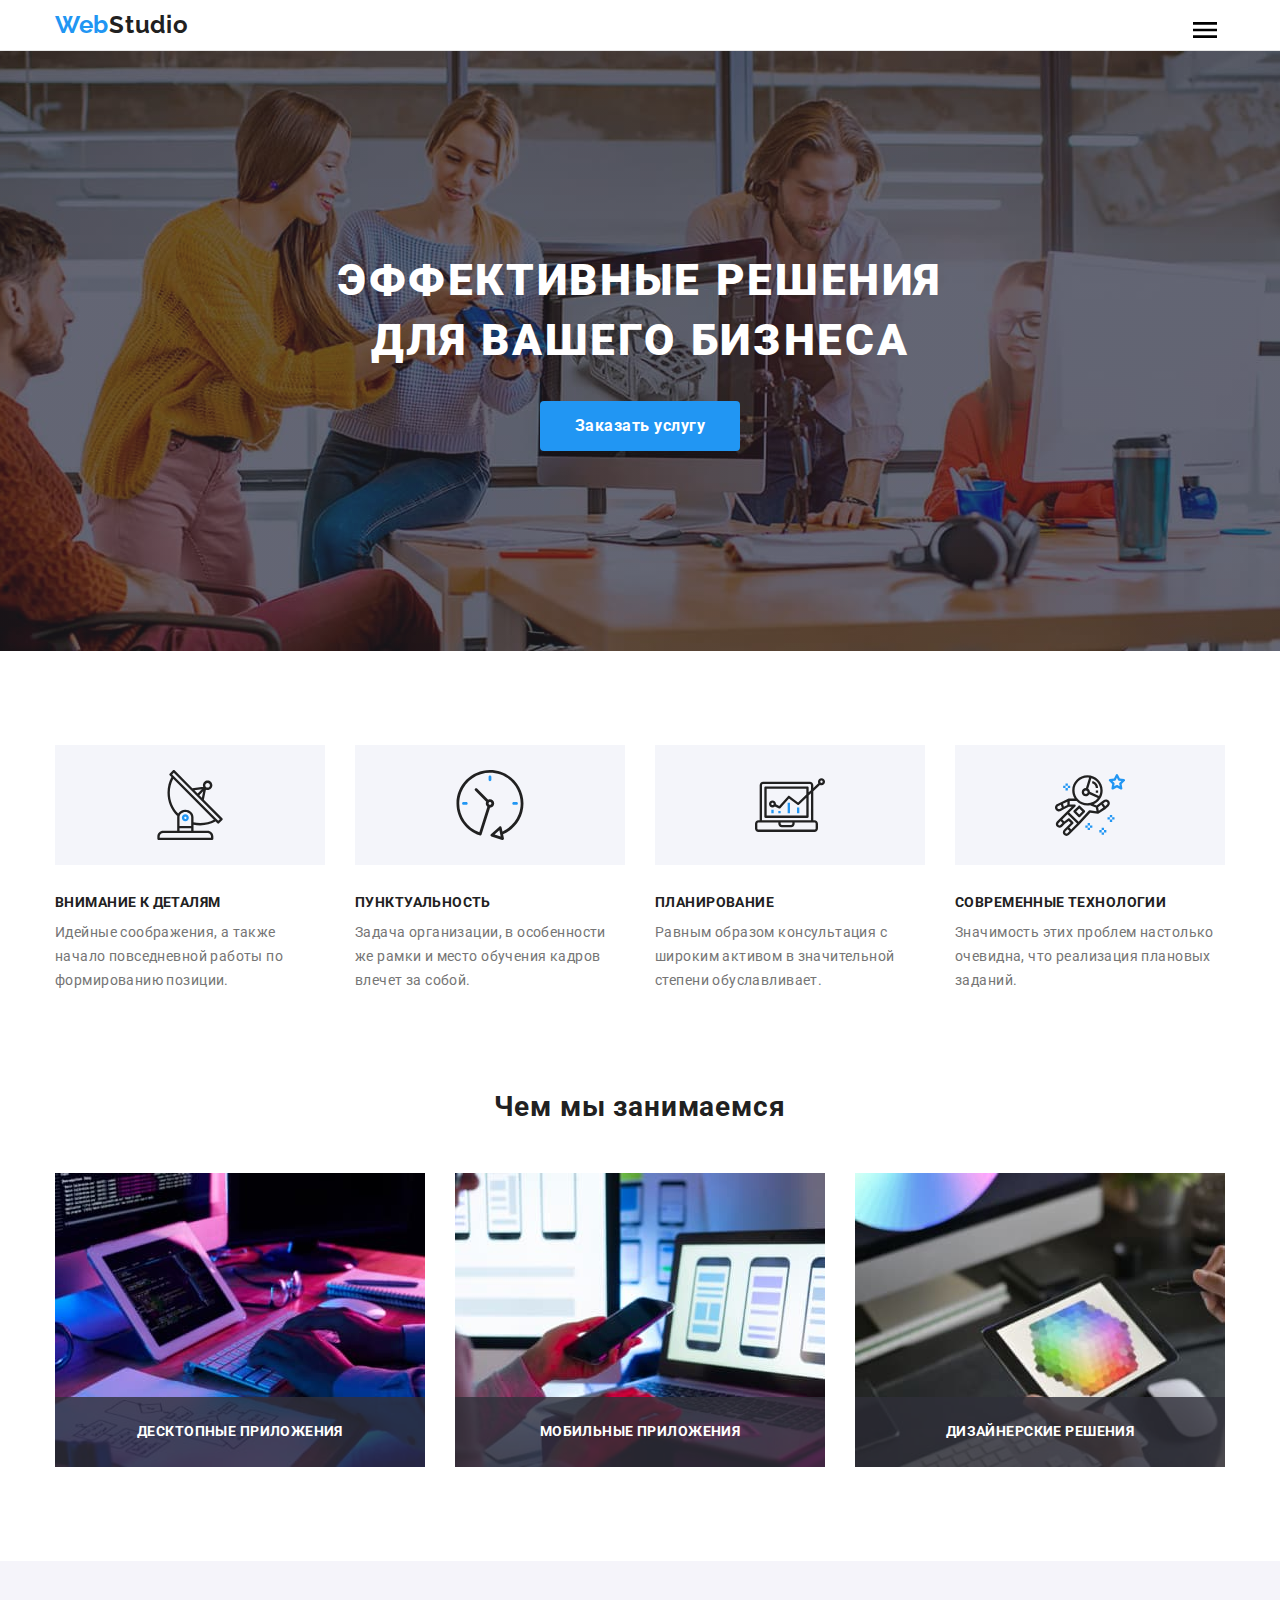
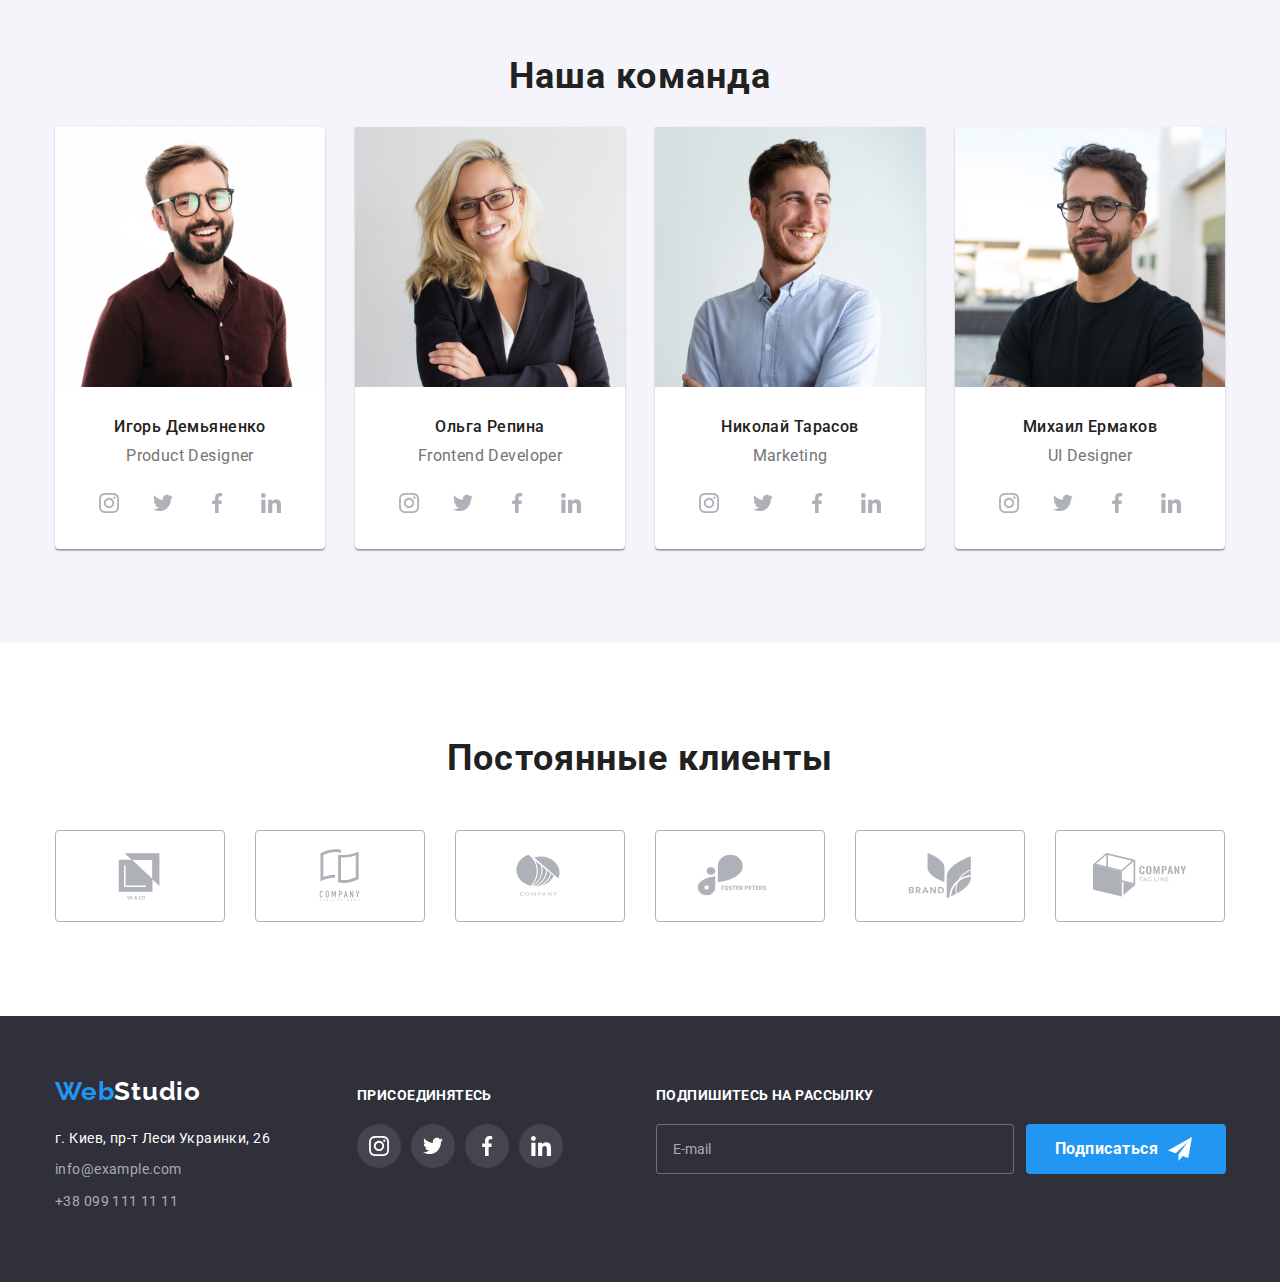
==== index.html @ e14cd151 "Удаление лишних свойств в моб меню на странице студия" ====
<!DOCTYPE html>
<html lang="ru">
  <head>
    <meta charset="UTF-8" />
    <meta http-equiv="X-UA-Compatible" content="IE=edge" />
    <meta name="viewport" content="width=device-width, initial-scale=1.0" />
    <title>WebStudio</title>
    <link
      href="https://fonts.googleapis.com/css2?family=Raleway:wght@700&family=Roboto:wght@400;500;700;900&display=swap"
      rel="stylesheet"
    />
    <link
      rel="stylesheet"
      href="https://cdnjs.cloudflare.com/ajax/libs/modern-normalize/1.1.0/modern-normalize.min.css"
    />
    <link rel="stylesheet" href="./css/main.min.css" />
  </head>
  <body>
    <!--HEADER-->
    <header class="header">
      <div class="wrapper-nav container">
        <a href="https://WebStudio.com" class="logo list">
          <span class="logo__web">Web</span>Studio
        </a>
        <button type="button" class="menu-open-btn is-hidden">
          <svg
            width="40"
            height="40"
            aria-label="Переключатель мобильного меню"
          >
            <use class="icon-open" href="./img/icons.svg#mobmenuopen"></use>
          </svg>
        </button>
        <div class="mob-menu is-hidden">
          <div class="container">
            <button type="button" class="btn-mobmenu menu-close-btn">
              <svg
                width="40"
                height="40"
                aria-label="Переключатель мобильного меню"
              >
                <use
                  class="icon-close"
                  href="./img/icons.svg#closemobmenu"
                ></use>
              </svg>
            </button>
            <nav class="header-nav container">
              <ul class="site-nav container list">
                <li class="site-nav__item">
                  <a href="" class="site-nav__link current list">Студия</a>
                </li>
                <li class="site-nav__item">
                  <a href="./portfolio.html" class="site-nav__link list"
                    >Портфолио</a
                  >
                </li>
                <li class="site-nav__item">
                  <a href="" class="site-nav__link list">Контакты</a>
                </li>
              </ul>
            </nav>
            <ul class="auth-nav container list">
              <li class="auth-nav__item">
                <a
                  href="mailto:info@devstudio.com"
                  class="auth-nav__link auth-nav__link--email list"
                >
                  <span class="auth-nav__icon">
                    <svg width="20" height="20">
                      <use href="./img/icons.svg#envelope"></use>
                    </svg>
                  </span>
                  info@devstudio.com
                </a>
              </li>
              <li class="auth-nav__item">
                <a
                  href="tel:+38-096-111-11-11"
                  class="auth-nav__link auth-nav__link--telcolor list"
                >
                  <span class="auth-nav__icon">
                    <svg width="20" height="20">
                      <use href="./img/icons.svg#smartphone"></use>
                    </svg>
                  </span>
                  +38 096 111 11 11
                </a>
              </li>
            </ul>
            <ul class="menu-soc__list container list">
              <li class="menu-soc__item">
                <a href="" class="menu-soc__link menu-soc__link--line list"
                  >Instagram</a
                >
              </li>
              <li class="menu-soc__item">
                <a href="" class="menu-soc__link menu-soc__link--line list"
                  >Twitter</a
                >
              </li>
              <li class="menu-soc__item">
                <a href="" class="menu-soc__link menu-soc__link--line list"
                  >Facebook</a
                >
              </li>
              <li class="menu-soc__item">
                <a href="" class="menu-soc__link list">LinkedIn</a>
              </li>
            </ul>
          </div>
        </div>
      </div>
    </header>

    <!--Уникальный контент страницы-->
    <main>
      <!--HERO-->
      <section class="hero">
        <div class="hero__iner container">
          <h1 class="hero__title">Эффективные решения для вашего бизнеса</h1>
          <button type="button" class="btn-primary list" data-modal-open>
            Заказать услугу
          </button>
        </div>
      </section>
      <!--ADVANTAGES-->
      <section class="section-advantages">
        <div class="container">
          <h2 hidden>Наши преимущества</h2>
          <ul class="advantages-content list">
            <li
              class="advantages-content__item advantages-content__item--iconantenna"
            >
              <h3 class="advantages-content__title">Внимание к деталям</h3>
              <p class="advantages-content__text">
                Идейные соображения, а также начало повседневной работы по
                формированию позиции.
              </p>
            </li>
            <li
              class="advantages-content__item advantages-content__item--iconclock"
            >
              <h3 class="advantages-content__title">Пунктуальность</h3>
              <p class="advantages-content__text">
                Задача организации, в особенности же рамки и место обучения
                кадров влечет за собой.
              </p>
            </li>
            <li
              class="advantages-content__item advantages-content__item--icondiagram"
            >
              <h3 class="advantages-content__title">Планирование</h3>
              <p class="advantages-content__text">
                Равным образом консультация с широким активом в значительной
                степени обуславливает.
              </p>
            </li>
            <li
              class="advantages-content__item advantages-content__item--iconastronaut"
            >
              <h3 class="advantages-content__title">Современные технологии</h3>
              <p class="advantages-content__text">
                Значимость этих проблем настолько очевидна, что реализация
                плановых заданий.
              </p>
            </li>
          </ul>
        </div>
      </section>
      <!--WORK-->
      <section class="section-work">
        <div class="container">
          <h2 class="title section-work__title">Чем мы занимаемся</h2>
          <ul class="work-list list">
            <li class="work-list__item">
              <div class="work-item__inner">
                <img
                  class="work-item__img"
                  src="./img/sitecreation.jpg"
                  alt="Создание сайта"
                  width="370"
                />
                <div class="work-text__inner">
                  <p class="work-item__text">Десктопные приложения</p>
                </div>
              </div>
            </li>
            <li class="work-list__item">
              <div class="work-item__inner">
                <img
                  class="work-item__img"
                  src="./img/sitelayout.jpg"
                  alt="Оформление сайта"
                  width="370"
                />
                <div class="work-text__inner">
                  <p class="work-item__text">Мобильные приложения</p>
                </div>
              </div>
            </li>
            <li class="work-list__item">
              <div class="work-item__inner">
                <img
                  class="work-item__img"
                  src="./img/sitedesign.jpg"
                  alt="Создание дизайна сайта"
                  width="370"
                />
                <div class="work-text__inner">
                  <p class="work-item__text">Дизайнерские решения</p>
                </div>
              </div>
            </li>
          </ul>
        </div>
      </section>
      <!--TEAM-->
      <section class="section-team">
        <div class="container">
          <h2 class="title team-title">Наша команда</h2>
          <ul class="team-list list">
            <li class="team-list__item">
              <img
                class="team-list__img"
                src="./img/igor-demyanenko.jpg"
                alt="Мужчина в очках с бородкой и усами"
                width="270"
              />
              <h3 class="team-list__name">Игорь Демьяненко</h3>
              <p class="team-list__desc">Product Designer</p>
              <ul class="socials list">
                <li class="socials__item">
                  <a href="" class="socials__link">
                    <svg width="20" height="20">
                      <use href="./img/icons.svg#instagram"></use>
                    </svg>
                  </a>
                </li>
                <li class="socials__item">
                  <a href="" class="socials__link">
                    <svg width="20" height="20">
                      <use href="./img/icons.svg#twitter"></use>
                    </svg>
                  </a>
                </li>
                <li class="socials__item">
                  <a href="" class="socials__link">
                    <svg width="20" height="20">
                      <use href="./img/icons.svg#facebook"></use>
                    </svg>
                  </a>
                </li>
                <li class="socials__item">
                  <a href="" class="socials__link">
                    <svg width="20" height="20">
                      <use href="./img/icons.svg#linkedin"></use>
                    </svg>
                  </a>
                </li>
              </ul>
            </li>
            <li class="team-list__item">
              <img
                class="team-list__img"
                src="./img/olga-repina.jpg"
                alt="Девушка блондинка в очках улыбается"
                width="270"
              />
              <h3 class="team-list__name">Ольга Репина</h3>
              <p class="team-list__desc">Frontend Developer</p>
              <ul class="socials list">
                <li class="socials__item">
                  <a href="" class="socials__link">
                    <svg width="20" height="20">
                      <use href="./img/icons.svg#instagram"></use>
                    </svg>
                  </a>
                </li>
                <li class="socials__item">
                  <a href="" class="socials__link">
                    <svg width="20" height="20">
                      <use href="./img/icons.svg#twitter"></use>
                    </svg>
                  </a>
                </li>
                <li class="socials__item">
                  <a href="" class="socials__link">
                    <svg width="20" height="20">
                      <use href="./img/icons.svg#facebook"></use>
                    </svg>
                  </a>
                </li>
                <li class="socials__item">
                  <a href="" class="socials__link">
                    <svg width="20" height="20">
                      <use href="./img/icons.svg#linkedin"></use>
                    </svg>
                  </a>
                </li>
              </ul>
            </li>
            <li class="team-list__item">
              <img
                class="team-list__img"
                src="./img/nikolai-tarasov.jpg"
                alt="Молодой мужчина улыбается"
                width="270"
              />
              <h3 class="team-list__name">Николай Тарасов</h3>
              <p class="team-list__desc">Marketing</p>
              <ul class="socials list">
                <li class="socials__item">
                  <a href="" class="socials__link">
                    <svg width="20" height="20">
                      <use href="./img/icons.svg#instagram"></use>
                    </svg>
                  </a>
                </li>
                <li class="socials__item">
                  <a href="" class="socials__link">
                    <svg width="20" height="20">
                      <use href="./img/icons.svg#twitter"></use>
                    </svg>
                  </a>
                </li>
                <li class="socials__item">
                  <a href="" class="socials__link">
                    <svg width="20" height="20">
                      <use href="./img/icons.svg#facebook"></use>
                    </svg>
                  </a>
                </li>
                <li class="socials__item">
                  <a href="" class="socials__link">
                    <svg width="20" height="20">
                      <use href="./img/icons.svg#linkedin"></use>
                    </svg>
                  </a>
                </li>
              </ul>
            </li>
            <li class="team-list__item">
              <img
                class="team-list__img"
                src="./img/mikhail-ermakov.jpg"
                alt="Молодой мужчина с легкой улыбкой в очках"
                width="270"
              />
              <h3 class="team-list__name">Михаил Ермаков</h3>
              <p class="team-list__desc">UI Designer</p>
              <ul class="socials list">
                <li class="socials__item">
                  <a href="" class="socials__link">
                    <svg width="20" height="20">
                      <use href="./img/icons.svg#instagram"></use>
                    </svg>
                  </a>
                </li>
                <li class="socials__item">
                  <a href="" class="socials__link">
                    <svg width="20" height="20">
                      <use href="./img/icons.svg#twitter"></use>
                    </svg>
                  </a>
                </li>
                <li class="socials__item">
                  <a href="" class="socials__link">
                    <svg width="20" height="20">
                      <use href="./img/icons.svg#facebook"></use>
                    </svg>
                  </a>
                </li>
                <li class="socials__item">
                  <a href="" class="socials__link">
                    <svg width="20" height="20">
                      <use href="./img/icons.svg#linkedin"></use>
                    </svg>
                  </a>
                </li>
              </ul>
            </li>
          </ul>
        </div>
      </section>
      <!--Clients-->
      <section class="section-clients">
        <div class="container">
          <h2 class="clients-title title">Постоянные клиенты</h2>
          <ul class="clients-list list">
            <li class="clients-item">
              <a href="" class="clients-link">
                <svg width="106" height="60">
                  <use href="./img/icons.svg#Clientone"></use>
                </svg>
              </a>
            </li>
            <li class="clients-item">
              <a href="" class="clients-link">
                <svg width="106" height="60">
                  <use href="./img/icons.svg#Clienttwo"></use></svg
              ></a>
            </li>
            <li class="clients-item">
              <a href="" class="clients-link">
                <svg width="106" height="60">
                  <use href="./img/icons.svg#Clientthree"></use></svg
              ></a>
            </li>
            <li class="clients-item">
              <a href="" class="clients-link">
                <svg width="106" height="60">
                  <use href="./img/icons.svg#Clientfour"></use></svg
              ></a>
            </li>
            <li class="clients-item">
              <a href="" class="clients-link">
                <svg width="106" height="60">
                  <use href="./img/icons.svg#Clientfive"></use></svg
              ></a>
            </li>
            <li class="clients-item">
              <a href="" class="clients-link">
                <svg width="106" height="60">
                  <use href="./img/icons.svg#Clientsix"></use></svg
              ></a>
            </li>
          </ul>
        </div>
      </section>
    </main>
    <!--FOOTER-->
    <footer class="footer">
      <div class="footer-wrap container">
        <div class="footer-wrap__iner">
          <div class="footer-inner">
            <a
              href="https://WebStudio.com"
              class="logo footer-inner__logo list"
            >
              <span class="logo__web">Web</span>Studio</a
            >
            <address class="address">
              <ul class="address-list list">
                <li class="address-list__item">
                  <a
                    href="https://goo.gl/maps/mT76Hgf6RmnMrDRZ7"
                    target="_blank"
                    rel="noopener noindex nofollow"
                    class="address-list__adress list"
                    >г. Киев, пр-т Леси Украинки, 26</a
                  >
                </li>
                <li class="address-list__item">
                  <a
                    href="mailto:info@devstudio.com"
                    class="address-list__link list"
                    >info@example.com</a
                  >
                </li>
                <li class="address-list__item">
                  <a
                    href="tel:+38-096-111-11-11"
                    class="address-list__link list"
                    >+38 099 111 11 11</a
                  >
                </li>
              </ul>
            </address>
          </div>
          <div class="footer-soc">
            <h2 class="footer-soc__title">Присоединятесь</h2>
            <ul class="socials list">
              <li class="socials__item">
                <a href="" class="socials__link socials__link--color">
                  <svg width="20" height="20">
                    <use href="./img/icons.svg#instagram"></use>
                  </svg>
                </a>
              </li>
              <li class="socials__item">
                <a href="" class="socials__link socials__link--color">
                  <svg width="20" height="20">
                    <use href="./img/icons.svg#twitter"></use>
                  </svg>
                </a>
              </li>
              <li class="socials__item">
                <a href="" class="socials__link socials__link--color">
                  <svg width="20" height="20">
                    <use href="./img/icons.svg#facebook"></use>
                  </svg>
                </a>
              </li>
              <li class="socials__item">
                <a href="" class="socials__link socials__link--color">
                  <svg width="20" height="20">
                    <use href="./img/icons.svg#linkedin"></use>
                  </svg>
                </a>
              </li>
            </ul>
          </div>
        </div>
        <div
          class="footer-subscribe"
          role="group"
          aria-labelledby="footer-subscribe__title"
        >
          <h2 class="footer-subscribe__title" id="footer-subscribe__title">
            Подпишитесь на рассылку
          </h2>
          <label class="footer-subscribe__email">
            <input
              type="email"
              name="email"
              class="footer-subscribe__input"
              placeholder="E-mail"
              required
            />
          </label>
          <button type="submit" class="btn-primary btn-subscribe list">
            Подписаться
          </button>
        </div>
      </div>
    </footer>
    <!--modal window-->
    <div class="backdrop is-hidden" data-modal>
      <div class="modal">
        <p class="modal-titel list">Оставьте свои данные, мы вам перезвоним</p>
        <button type="button" class="modal-button" data-modal-close>
          <svg width="18" height="18" class="modal-button__icon list">
            <use href="./img/icons.svg#closeblack"></use>
          </svg>
        </button>
        <form class="modal-field">
          <ul class="modal-field__inner list">
            <li>
              <label for="user-name" class="modal-field__label">
                <span class="modal-field__text">Имя</span>
              </label>
            </li>
            <li class="modal-field__item">
              <input
                id="user-name"
                type="text"
                name="user-name"
                class="modal-field__input"
                required
                title="Иван Иванович"
                minlength="2"
              />
              <svg width="18" height="18" class="modal-field__icon">
                <use href="./img/icons.svg#personblack"></use>
              </svg>
            </li>
          </ul>
          <ul class="modal-field__inner list">
            <li>
              <label for="user-phone" class="modal-field__label">
                <span class="modal-field__text">Телефон</span>
              </label>
            </li>
            <li class="modal-field__item">
              <input
                id="user-phone"
                type="tel"
                name="user-phone"
                class="modal-field__input"
                required
                title="+38 (098) 111-11-11"
              />
              <svg width="18" height="18" class="modal-field__icon">
                <use href="./img/icons.svg#phoneblack"></use>
              </svg>
            </li>
          </ul>
          <ul class="modal-field__inner list">
            <li>
              <label for="user-email" class="modal-field__label">
                <span class="modal-field__text">Почта</span>
              </label>
            </li>
            <li class="modal-field__item">
              <input
                id="user-email"
                type="email"
                name="user-email"
                class="modal-field__input"
                required
                title="name@mail.com"
              />
              <svg width="18" height="18" class="modal-field__icon">
                <use href="./img/icons.svg#emailblack"></use>
              </svg>
            </li>
          </ul>
          <label class="modal-field__label modal-field__label--margin"
            ><span class="modal-field__text">Комментарий</span>
            <textarea
              name="coment"
              class="textarea"
              placeholder="Введите текст"
            ></textarea>
          </label>
          <label class="checkbox-label">
            <input
              type="checkbox"
              name="policy"
              value="reading"
              class="checkbox-label__input"
            />
            <span class="checkbox-label__icon">
              <svg width="16" height="15">
                <use href="./img/icons.svg#checkicon"></use>
              </svg>
            </span>
            Соглашаюсь с рассылкой и принимаю<span class="checkbox-label__desc"
              >Условия договора</span
            >
          </label>
          <button type="submit" class="btn-primary modal-btn list">
            <span class="btn-primary__text">Отправить</span>
          </button>
        </form>
      </div>
    </div>
    <script src="./js/menu.js"></script>
    <script src="./js/modal.js"></script>
  </body>
</html>
---- css/main.min.css ----
:root{--primary-text-color: #757575;--title-text-color: #212121;--accent-color: #2196f3;--footer-mail-tel-color: rgba(255, 255, 255, 0.6);--background-hero-footer-color: #2f303a;--background-page-color: #e5e5e5;--background-ourteam-color: #f5f4fa;--background-primary-color: #ffffff;--icon-primary-color: #afb1b8;--timing-function: cubic-bezier(0.4, 0, 0.2, 1)}body{background-color:var(--background-primary-color);color:var(--primary-text-color);font-family:Roboto,sans-serif;font-size:14px;line-height:1.7;letter-spacing:.03em}.list{list-style:none;text-decoration:none;padding:0;margin:0}h1,h2,h3,h4,h5,h6,p{margin:0;padding:0}img{margin:0;padding:0;display:block;width:100%;height:auto}.container{width:100%;padding:0 15px;margin:0 auto}@media screen and (min-width: 480px){.container{width:480px}}@media screen and (min-width: 768px){.container{width:768px}}@media screen and (min-width: 1200px){.container{width:1200px}}.title{font-weight:700;font-size:28px;line-height:1.19;text-align:center;letter-spacing:.03em;color:var(--title-text-color)}.btn-primary{width:200px;height:50px;border:none;border-radius:4px;background-color:var(--accent-color);color:var(--background-primary-color);cursor:pointer;font-weight:700;font-size:16px;line-height:1.86;letter-spacing:.03em}.logo{color:var(--title-text-color);font-family:"Raleway";font-style:normal;font-weight:700;font-size:24px;line-height:1.17;letter-spacing:.03em}.logo__web{color:var(--accent-color)}.header{background-color:var(--background-primary-color);border-bottom:1px solid var(--background-page-color)}.wrapper-nav{display:flex;align-items:center}.menu-open-btn{display:inline-flex;padding:0;margin:0;border:none;background-color:rgba(0,0,0,0);margin-left:auto;margin-top:10px}.menu-open-btn:hover{fill:var(--accent-color);cursor:pointer}.mob-menu.is-hidden{display:none}.menu-close-btn{display:block;padding:0;border:none;background-color:rgba(0,0,0,0);margin-left:auto;margin-top:10px}.menu-close-btn:hover{fill:var(--accent-color);cursor:pointer}.mob-menu{position:fixed;top:0;left:0;display:flex;flex-direction:column;width:100vw;height:100vh;background-color:var(--background-primary-color);overflow-y:auto}.mob-menu.is-hidden{display:none}.header-nav{margin-left:-25px;margin-bottom:302px}.site-nav{display:flex;flex-direction:column}.site-nav__item{position:relative;width:max-content}.site-nav .site-nav__item:not(:last-child){margin-bottom:35px}.site-nav__link{font-weight:500;font-size:40px;line-height:1.17;letter-spacing:.02em;color:var(--title-text-color);transition:color 250ms var(--timing-function)}.site-nav__link::after{position:absolute;left:0;bottom:0;content:"";width:100%;height:4px;background-color:var(--accent-color);box-shadow:0px 4px 4px rgba(0,0,0,.25);border-radius:2px;opacity:0;transition:opacity 250ms var(--timing-function)}.site-nav__link:hover,.site-nav__link:focus{color:var(--accent-color)}.site-nav__link.current{color:var(--accent-color)}.site-nav__link.current::after{opacity:1}.auth-nav{display:flex;flex-direction:column-reverse;margin-left:-25px;margin-bottom:64px}.auth-nav__item{padding-left:10px}.auth-nav .auth-nav__item:not(:first-child){margin-bottom:20px}.auth-nav__link{color:var(--primary-text-color);font-weight:500;font-size:34px;line-height:1.18;letter-spacing:.02em;transition:color 250ms var(--timing-function)}.auth-nav__link:hover,.auth-nav__link:focus{color:var(--accent-color)}.auth-nav__link--color{fill:var(--accent-color)}.auth-nav__link--email{font-size:24px;line-height:1.17;color:var(--primary-text-color)}.auth-nav__link--telcolor{color:var(--accent-color)}.auth-nav__icon{display:none}.menu-soc__list{display:flex;flex-wrap:wrap;margin-left:-15px}.menu-soc__list .menu-soc__item:not(:last-child){margin-right:10px}.menu-soc__link{font-family:"Roboto";font-style:normal;font-weight:500;font-size:18px;line-height:22px;letter-spacing:.02em;color:var(--accent-color)}.menu-soc__link--line::after{content:"";width:22px;height:0px;left:135px;top:726px;margin-left:10px;border:1px solid rgba(33,33,33,.2);transform:rotate(90deg)}.no-scroll{overflow:hidden}.hero{height:400px;padding:118px 0;text-align:center;background-color:#c4c4c4;background-image:linear-gradient(to right, rgba(47, 48, 58, 0.4), rgba(47, 48, 58, 0.4)),url("../img/heroimg.jpg");background-repeat:repeat;background-position:center;background-size:cover}@media screen and (min-width: 768px){.hero{padding:118px 200px}}@media screen and (min-width: 1200px){.hero{max-width:1600px;height:600px;padding:200px 0;margin-left:auto;margin-right:auto}}.hero__iner{display:flex;flex-direction:column;align-items:center}@media screen and (min-width: 768px){.hero__iner{width:max-content}}@media screen and (min-width: 1200px){.hero__iner{max-width:1200px}}.hero__title{display:inline-block;max-width:360px;margin:auto;margin-bottom:30px;color:var(--background-primary-color);font-weight:900;font-size:26px;line-height:1.62;letter-spacing:.06em;text-align:center;text-transform:uppercase}@media screen and (min-width: 768px){.hero__title{margin:0;margin-bottom:30px}}@media screen and (min-width: 1200px){.hero__title{max-width:696px;font-size:44px;line-height:1.36}}.section-advantages{padding-top:60px;padding-bottom:60px}@media screen and (min-width: 1200px){.section-advantages{padding:94px 0}}.advantages-content{margin-bottom:-30px}@media screen and (min-width: 768px){.advantages-content{display:flex;flex-wrap:wrap;margin-left:-30px}}.advantages-content__item{margin-bottom:30px}@media screen and (min-width: 768px){.advantages-content__item{width:calc(50% - 30px);margin-left:30px;margin-bottom:30px}}@media screen and (min-width: 1200px){.advantages-content__item{width:calc(25% - 30px)}}.advantages-content__title{color:var(--title-text-color);font-weight:700;font-size:14px;line-height:1.14;letter-spacing:.03em;text-transform:uppercase;text-align:center;margin-bottom:10px}@media screen and (min-width: 768px){.advantages-content__title{text-align:left}}.advantages-content__item--iconantenna::before{content:"";height:120px;margin-bottom:30px;display:block;background-position:center;background-size:70px 70px;background-color:#f4f5fa;background-image:url("../img/antenna.svg");background-repeat:no-repeat}.advantages-content__item--iconclock::before{content:"";margin:auto;height:120px;background-image:url("../img/clock.svg");background-repeat:no-repeat;display:block;background-position:center;background-size:70px 70px;background-color:#f4f5fa;margin-bottom:30px;background-repeat:no-repeat}.advantages-content__item--icondiagram::before{content:"";margin:auto;height:120px;background-image:url("../img/diagram.svg");background-repeat:no-repeat;display:block;background-position:center;background-size:70px 70px;background-color:#f4f5fa;margin-bottom:30px;background-repeat:no-repeat}.advantages-content__item--iconastronaut::before{content:"";margin:auto;height:120px;background-image:url("../img/astronaut.svg");background-repeat:no-repeat;display:block;background-position:center;background-size:70px 70px;background-color:#f4f5fa;margin-bottom:30px;background-repeat:no-repeat}.advantages-content__text{font-size:14px;line-height:1.71;letter-spacing:.03em}@media screen and (min-width: 768px){.advantages-content__text{height:75px}}.section-work{display:none;padding-bottom:94px}@media screen and (min-width: 1200px){.section-work{display:block}}.section-work__title{margin-bottom:50px}.work-list{display:flex}.work-item__inner{position:relative}.work-list .work-list__item+.work-list__item{margin-left:30px}.work-item__text{font-weight:700;font-size:14px;line-height:1.14;text-align:center;letter-spacing:.03em;text-transform:uppercase;color:var(--background-primary-color)}.work-text__inner{position:absolute;bottom:0;display:flex;align-items:center;justify-content:center;width:370px;height:70px;background-color:rgba(47,48,58,.8)}.section-team{padding-top:60px;padding-bottom:60px;background-color:var(--background-ourteam-color)}@media screen and (min-width: 480px){.section-team .container{max-width:480px}}@media screen and (min-width: 768px){.section-team .container{max-width:768px}}@media screen and (min-width: 1200px){.section-team{padding-top:94px;padding-bottom:94px}.section-team .container{max-width:1200px}}.team-list{margin-bottom:-30px}@media screen and (min-width: 768px){.team-list{display:flex;flex-wrap:wrap;margin-right:-30px}}.team-list__item{background-color:var(--background-primary-color);border-radius:0px 0px 4px 4px;box-shadow:0px 1px 3px rgba(0,0,0,.12),0px 1px 1px rgba(0,0,0,.14),0px 2px 1px rgba(0,0,0,.2);padding-bottom:24px;margin-bottom:30px}@media screen and (min-width: 768px){.team-list__item{width:calc(50% - 30px);margin-right:30px}}@media screen and (min-width: 1200px){.team-list__item{width:calc(25% - 30px)}}.team-title{margin-bottom:30px;color:var(--title-text-color)}@media screen and (min-width: 768px){.team-title{line-height:1.18}}@media screen and (min-width: 1200px){.team-title{font-size:36px;line-height:1.17}}.team-list__img{margin-bottom:30px}.team-list__name{margin-bottom:10px;color:var(--title-text-color);font-weight:500;font-size:16px;line-height:1.19;text-align:center}.team-list__desc{margin-bottom:16px;font-weight:400;font-size:16px;line-height:1.19;text-align:center}.socials{display:flex;justify-content:center;margin-right:-10px}.socials__item{margin-right:10px}.socials__link{width:44px;height:44px;background-color:var(--background-primary-color);fill:var(--icon-primary-color);border-radius:50%;display:flex;justify-content:center;align-items:center;transition:background-color 250ms var(--timing-function),fill 250ms var(--timing-function)}.socials__link:hover,.socials__link:focus{background-color:var(--accent-color);fill:var(--background-primary-color)}.section-clients{padding:60px 0}@media screen and (min-width: 480px){.section-clients .container{max-width:480px}}@media screen and (min-width: 768px){.section-clients .container{max-width:768px}}@media screen and (min-width: 1200px){.section-clients{padding:94px 0}.section-clients .container{max-width:1200px}}.clients-title{margin-bottom:30px}@media screen and (min-width: 768px){.clients-title{line-height:1.18}}@media screen and (min-width: 1200px){.clients-title{margin-bottom:50px;font-size:36px;line-height:1.17}}.clients-list{display:flex;flex-wrap:wrap;margin-left:-30px;margin-bottom:-30px}.clients-item{width:calc(50% - 30px);margin-left:30px;margin-bottom:30px}@media screen and (min-width: 768px){.clients-item{width:calc(33.3333333333% - 30px)}}@media screen and (min-width: 1200px){.clients-item{width:calc(16.6666666667% - 30px)}}.clients-link{max-width:210px;height:92px;border:1px solid #afb1b8;fill:#afb1b8;border-radius:4px;display:flex;justify-content:center;align-items:center;transition:border 250ms var(--timing-function),fill 250ms var(--timing-function)}@media screen and (min-width: 768px){.clients-link{max-width:226px}}.clients-link:hover,.clients-link:focus{border:1px solid var(--accent-color);fill:var(--accent-color)}.footer{padding-top:60px;padding-bottom:60px;background-color:var(--background-hero-footer-color)}.footer-wrap{text-align:center}@media screen and (min-width: 1200px){.footer-wrap{display:flex;text-align:start}}.footer-inner{margin-bottom:60px}@media screen and (min-width: 768px){.footer-inner{display:inline-block;min-width:232px;margin:0}}@media screen and (min-width: 1200px){.footer-inner{margin-right:70px}}@media screen and (min-width: 768px){.footer-wrap__iner{display:flex;justify-content:space-around;margin-bottom:60px}}@media screen and (min-width: 1200px){.footer-wrap__iner{margin-bottom:0}}.footer-inner__logo{display:inline-block;min-width:154px;margin-bottom:20px;color:var(--background-primary-color)}@media screen and (min-width: 1200px){.footer-inner__logo{height:31px;min-width:145px;margin-right:0;font-size:26px}}.address-list__item{margin-bottom:8px}.address-list__adress{color:var(--background-primary-color);font-style:normal}@media screen and (min-width: 1200px){.address-list__adress{max-width:100%}}.address-list__link{color:var(--footer-mail-tel-color);font-style:normal;transition:color 250ms var(--timing-function)}.address-list__link:hover,.address-list__link:focus{color:var(--accent-color)}.footer-soc{margin-bottom:60px}@media screen and (min-width: 768px){.footer-soc{display:inline-block;min-width:206px;padding-top:5px;margin:0}}@media screen and (min-width: 1200px){.footer-soc{padding-top:12px;margin-right:93px}}.footer-soc__title{font-weight:700;font-size:14px;line-height:1.14;text-transform:uppercase;color:var(--background-primary-color);margin-bottom:20px}.socials{margin-right:-10px}.socials__link--color{background-color:rgba(255,255,255,.1);fill:var(--background-primary-color);transition:background-color 250ms var(--timing-function)}.footer-subscribe{display:flex;flex-direction:column;align-items:center}@media screen and (min-width: 768px){.footer-subscribe{max-width:450px;margin-left:auto;margin-right:auto}}@media screen and (min-width: 1200px){.footer-subscribe{margin:0;position:relative;align-items:flex-start;min-width:570px;height:86px;margin-top:12px}}.footer-subscribe__title{margin-bottom:20px;font-size:14px;line-height:1.14;letter-spacing:.03em;text-transform:uppercase;color:var(--background-primary-color)}.footer-subscribe__email{width:100%}@media screen and (min-width: 1200px){.footer-subscribe__email{max-width:358px}}.footer-subscribe__input{padding-left:16px;margin-bottom:20px;width:100%;height:50px;border:1px solid rgba(255,255,255,.3);border-radius:4px;color:var(--background-primary-color);background-color:var(--background-hero-footer-color)}@media screen and (min-width: 1200px){.footer-subscribe__input{margin-bottom:0}}.footer-subscribe__input::placeholder{font-family:"Roboto";font-style:normal;color:rgba(255,255,255,.6)}.btn-subscribe{padding-top:10px;padding-bottom:10px;padding-left:29px;display:flex;align-items:center;text-align:center}@media screen and (min-width: 1200px){.btn-subscribe{position:absolute;bottom:0;right:0}}.btn-subscribe::after{content:"";display:inline-block;width:24px;height:24px;margin-left:10px;background-image:url("../img/iconsend.svg");background-repeat:no-repeat}.backdrop{position:fixed;top:0;left:0;width:100%;height:100%;background-color:rgba(0,0,0,.2);opacity:1;transition:opacity 250ms var(--timing-function)}.backdrop.is-hidden{opacity:0;pointer-events:none}.backdrop.is-hidden .modal{transform:translate(-50%, -50%) scale(1.1)}.modal{position:absolute;top:50%;left:50%;padding:40px;width:528px;height:581px;background-color:var(--background-primary-color);box-shadow:0px 1px 3px rgba(0,0,0,.12),0px 1px 1px rgba(0,0,0,.14),0px 2px 1px rgba(0,0,0,.2);border-radius:4px;transform:translate(-50%, -50%) scale(1);transition:transform 250ms var(--timing-function)}.modal-button{position:absolute;top:0;right:0;width:30px;height:30px;display:flex;justify-content:center;align-items:center;background-color:var(--background-primary-color);border:1px solid rgba(0,0,0,.1);border-radius:50%;padding:6px 0;margin-top:8px;margin-right:8px;transform:rotate(0);transition:transform 250ms var(--timing-function)}.modal-button:hover{cursor:pointer;transform:rotate(180deg);fill:#2196f3}.modal-titel{margin-bottom:12px;font-weight:700;font-size:20px;line-height:1.15;text-align:center;letter-spacing:.03em;color:#212121}.modal-field{display:flex;flex-direction:column}.modal-field__label{position:relative}.modal-field__text{display:block;margin-bottom:4px;font-size:12px;line-height:1.17;letter-spacing:.01em;color:var(--primary-text-color)}.modal-field__inner{position:relative;margin:0 0 10px 0}.modal-field__label--margin{margin:0 0 20px 0}.modal-field__item{position:relative}.modal-field__input{width:100%;margin:0;padding:10px 0px 10px 42px;outline:none;border:1px solid rgba(33,33,33,.2);border-radius:4px;padding-left:35px;transition:border 250ms var(--timing-function)}.modal-field__icon{position:absolute;top:50%;left:12px;transform:translateY(-50%);display:inline-block;width:18px;height:18px;fill:#212121;transition:fill 250ms var(--timing-function)}.modal-field__input:focus{border:1px solid #2196f3;cursor:pointer}.modal-field__input:focus~.modal-field__icon{fill:#2196f3}.textarea{width:100%;height:120px;padding:12px 16px;outline:none;border:1px solid rgba(33,33,33,.2);border-radius:4px;resize:none}.textarea:placeholder-shown{font-size:12px;line-height:1.17;letter-spacing:.01em;padding:12px 16px}.checkbox-label{position:relative;display:flex;align-items:center;margin:0 auto 30px}.checkbox-label__input{position:absolute;width:1px;height:1px;margin:-1px;border:0;padding:0;clip:rect(0 0 0 0);overflow:hidden}.checkbox-label__icon{display:flex;align-items:center;width:16px;height:15px;margin-right:6px;fill:rgba(0,0,0,0);border:3px solid #212121;border-radius:4px;background-color:#fff;transition:background-color 250ms var(--timing-function),fill 250ms var(--timing-function)}.checkbox-label__input:checked+.checkbox-label__icon{background-color:#2196f3;border:none;fill:var(--background-primary-color)}.checkbox-label__text{color:var(--primary-text-color)}.checkbox-label__desc{color:var(--accent-color);text-decoration:underline}.modal-btn{padding:10px 55px;margin:auto;box-shadow:0px 4px 4px rgba(0,0,0,.15);border-radius:4px}.btn-primary__text{display:block;letter-spacing:.06em}.section-portfolio{padding-top:60px;padding-bottom:60px}.portfolio-button{display:flex;flex-wrap:wrap;margin-left:-8px;margin-bottom:25px}@media screen and (min-width: 768px){.portfolio-button{flex-wrap:nowrap;padding-bottom:16px;margin-bottom:14px;justify-content:center}}.portfolio-button .item{margin-left:8px;margin-bottom:15px}@media screen and (min-width: 768px){.portfolio-button .item{margin-bottom:0}}.button{display:block;padding:0;border:none;border-radius:4px;background-color:var(--background-ourteam-color);color:var(--title-text-color);cursor:pointer;font-family:Roboto,sans-serif;font-weight:500;font-size:16px;line-height:1.6;text-align:center;letter-spacing:.03em;transition:background-color 250ms var(--timing-function),color 250ms var(--timing-function)}.button:hover,.button:focus{background-color:var(--accent-color);color:var(--background-primary-color);box-shadow:0px 3px 1px rgba(0,0,0,.1),0px 1px 2px rgba(0,0,0,.08),0px 2px 2px rgba(0,0,0,.12)}.item .button-all{width:73px;height:38px}.item .button-websaite{width:128px;height:38px}.item .button-applications{width:145px;height:38px}.item .button-design{width:103px;height:38px}.item .button-marketing{width:130px;height:38px}@media screen and (min-width: 768px){.portfolio-list{display:flex;flex-wrap:wrap;margin-right:-30px;margin-bottom:-30px}}.portfolio-item{margin-bottom:30px;border-bottom:1px solid #eee}@media screen and (min-width: 768px){.portfolio-item{margin-right:30px;width:calc(50% - 30px);height:440px}}@media screen and (min-width: 1200px){.portfolio-item{width:calc(33.3333333333% - 30px);height:404px}}.portfolio-link:hover{box-shadow:0px 1px 1px rgba(0,0,0,.12),0px 4px 4px rgba(0,0,0,.06),1px 4px 6px rgba(0,0,0,.16)}.portfolio-title{color:var(--title-text-color);font-weight:700;font-size:18px;line-height:2;letter-spacing:.06em}.portfolio-title-text{padding:20px 24px}.text-portfolio{color:var(--primary-text-color);font-size:16px;line-height:1.8;letter-spacing:.03em}.portfolio-thumb{height:294px;position:relative;overflow:hidden}.portfolio-action-text{position:absolute;top:0;width:100%;height:100%;font-weight:400;font-size:18px;line-height:1.6;letter-spacing:.03em;color:#fff;background-color:rgba(33,150,243,.9);padding:77px 24px;transform:translateY(100%);transition:transform 250ms var(--timing-function)}@media screen and (min-width: 768px){.portfolio-action-text{padding:49px 24px 77px 24px}}@media screen and (min-width: 1200px){.portfolio-action-text{padding:63px 24px}}.portfolio-link:hover .portfolio-action-text,.portfolio-link:focus .portfolio-action-text{transform:translateY(0)}/*# sourceMappingURL=main.min.css.map */
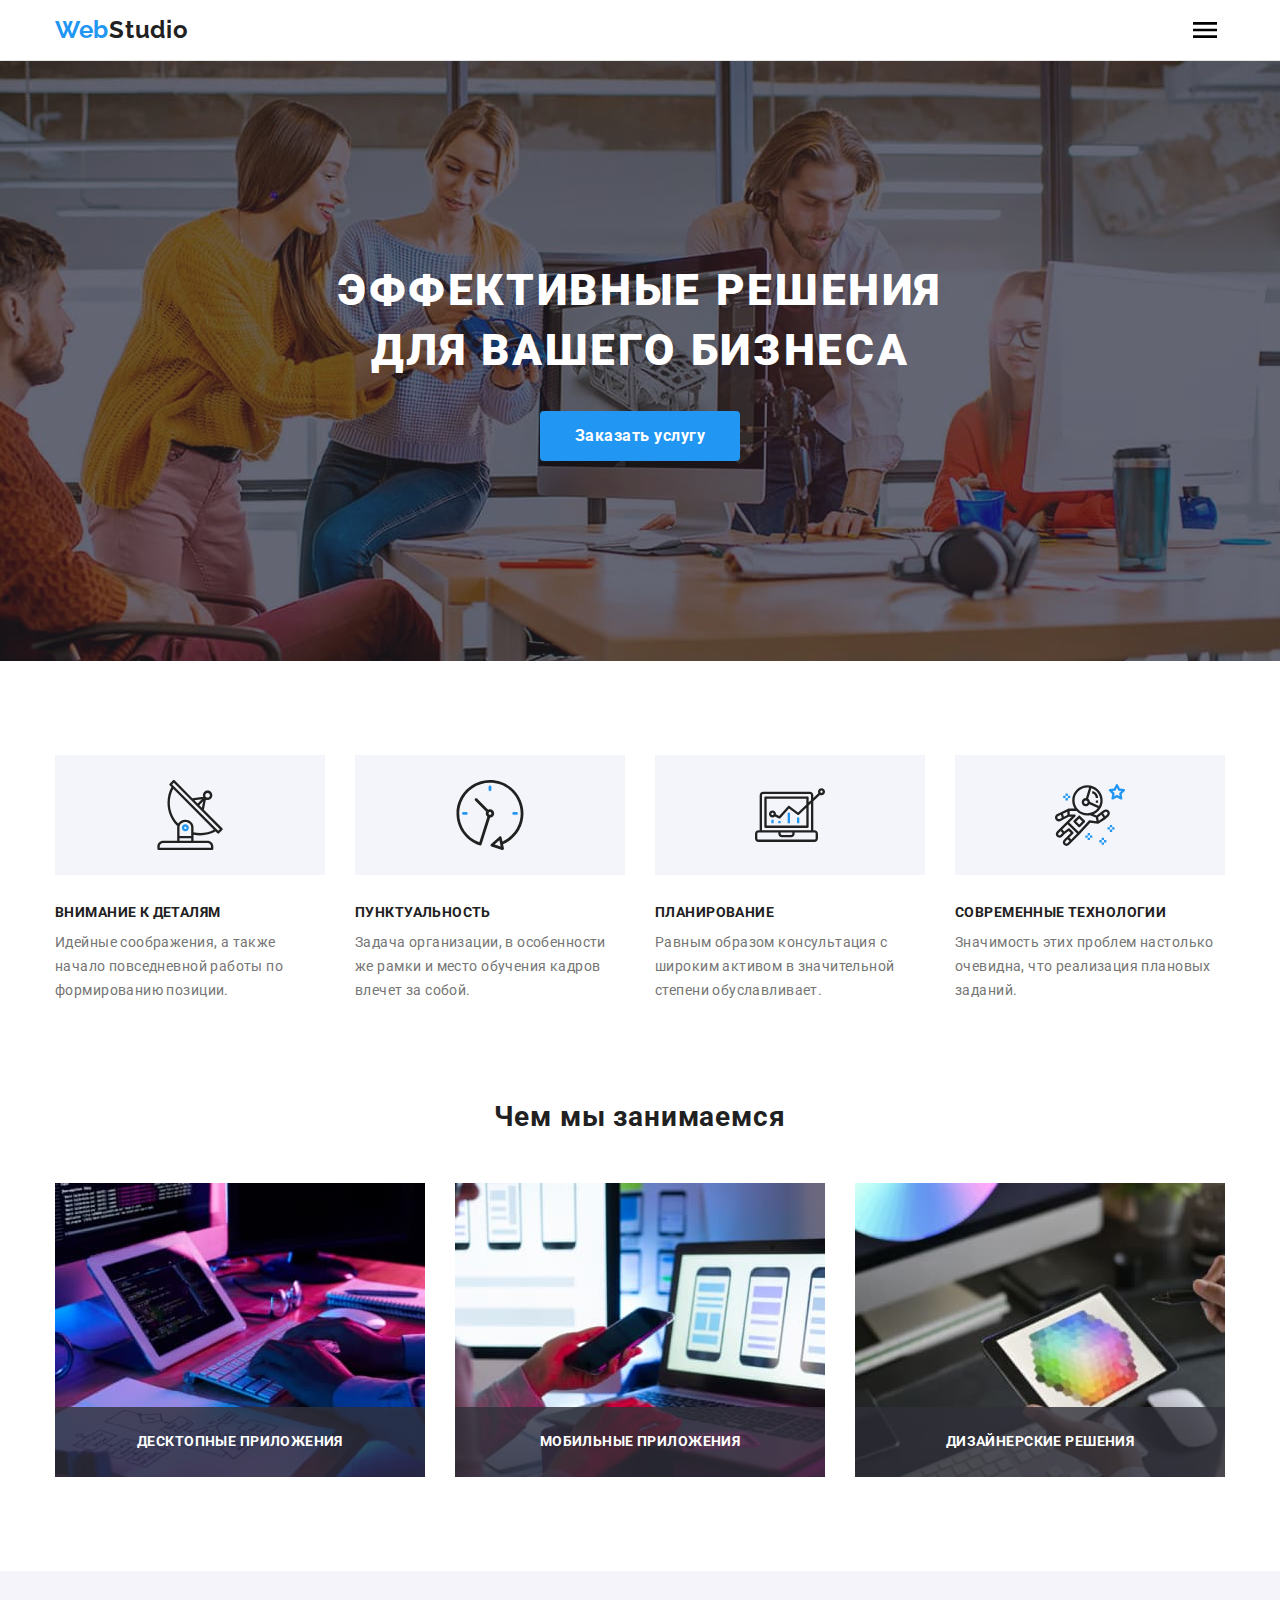
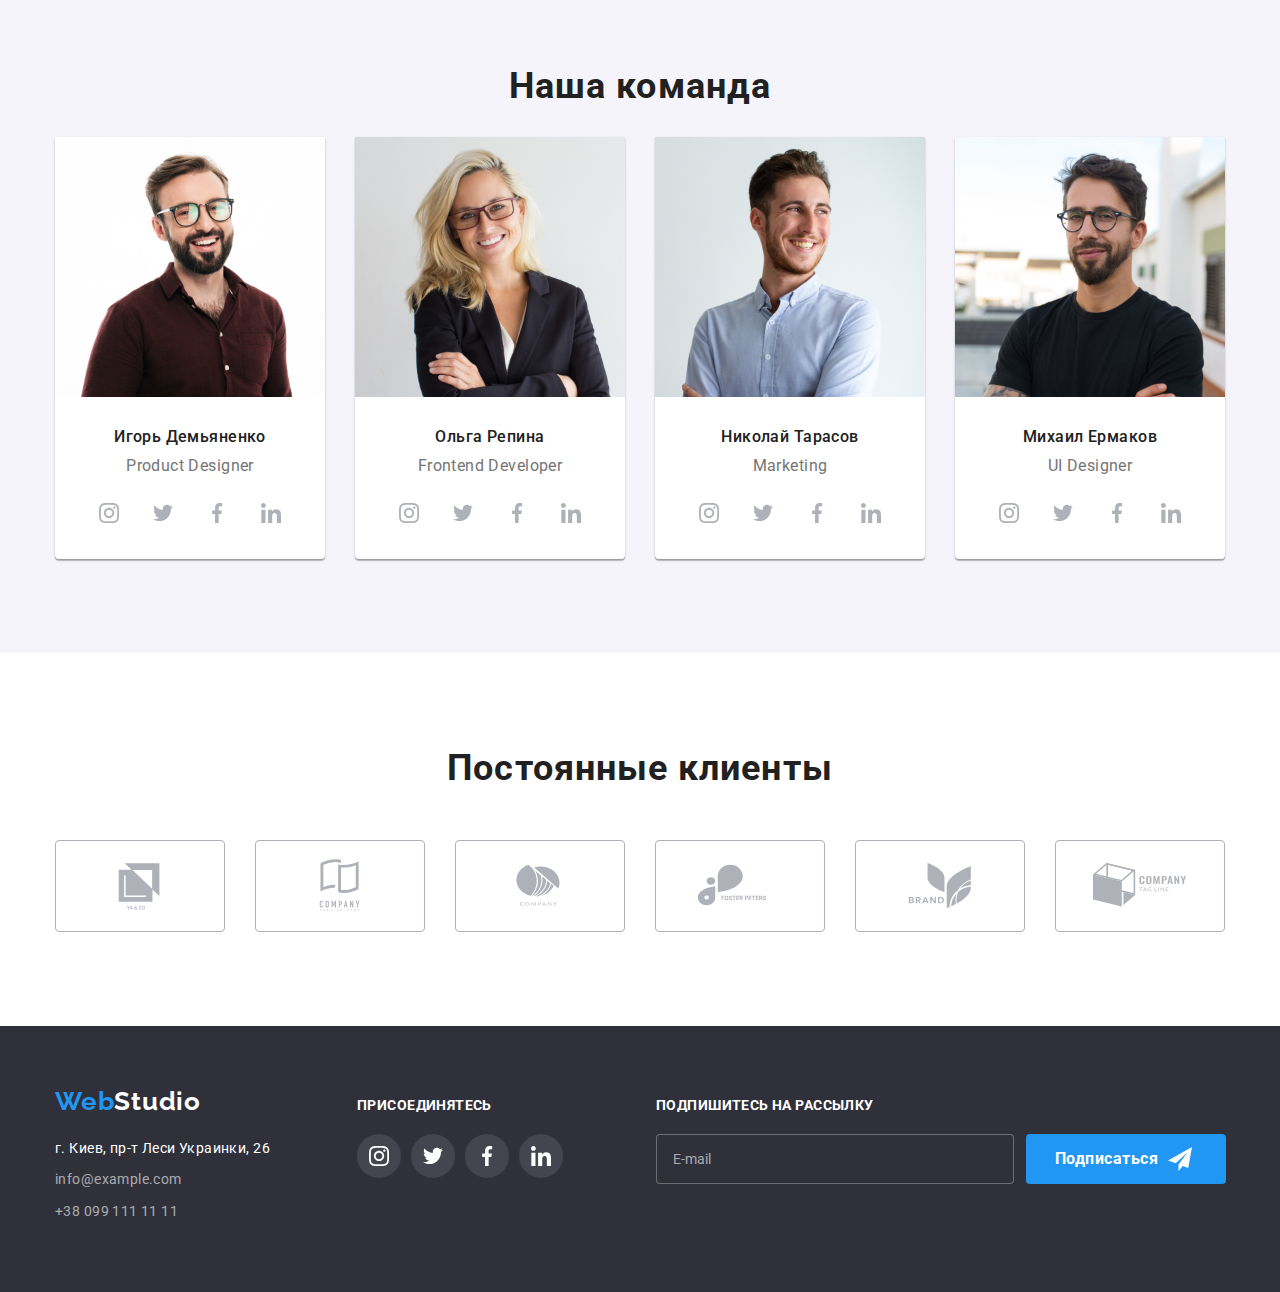
==== commit f3dd69ba: "Внесены изменения в разметку хедера" ====
--- a/index.html
+++ b/index.html
@@ -18,97 +18,94 @@
   <body>
     <!--HEADER-->
     <header class="header">
-      <div class="wrapper-nav container">
-        <a href="https://WebStudio.com" class="logo list">
-          <span class="logo__web">Web</span>Studio
-        </a>
-        <button type="button" class="menu-open-btn is-hidden">
-          <svg
-            width="40"
-            height="40"
-            aria-label="Переключатель мобильного меню"
-          >
-            <use class="icon-open" href="./img/icons.svg#mobmenuopen"></use>
-          </svg>
-        </button>
-        <div class="mob-menu is-hidden">
-          <div class="container">
-            <button type="button" class="btn-mobmenu menu-close-btn">
-              <svg
-                width="40"
-                height="40"
-                aria-label="Переключатель мобильного меню"
-              >
-                <use
-                  class="icon-close"
-                  href="./img/icons.svg#closemobmenu"
-                ></use>
-              </svg>
-            </button>
-            <nav class="header-nav container">
-              <ul class="site-nav container list">
-                <li class="site-nav__item">
-                  <a href="" class="site-nav__link current list">Студия</a>
-                </li>
-                <li class="site-nav__item">
-                  <a href="./portfolio.html" class="site-nav__link list"
-                    >Портфолио</a
-                  >
-                </li>
-                <li class="site-nav__item">
-                  <a href="" class="site-nav__link list">Контакты</a>
-                </li>
-              </ul>
-            </nav>
-            <ul class="auth-nav container list">
-              <li class="auth-nav__item">
-                <a
-                  href="mailto:info@devstudio.com"
-                  class="auth-nav__link auth-nav__link--email list"
+      <div class="container">
+        <div class="wrapper-nav">
+          <a href="https://WebStudio.com" class="logo list">
+            <span class="logo__web">Web</span>Studio
+          </a>
+          <button type="button" class="menu-open-btn is-hidden">
+            <svg
+              width="40"
+              height="40"
+              aria-label="Переключатель мобильного меню"
+            >
+              <use class="icon-open" href="./img/icons.svg#mobmenuopen"></use>
+            </svg>
+          </button>
+        </div>
+        <div class="mob-menu container is-hidden">
+          <button type="button" class="btn-mobmenu menu-close-btn">
+            <svg
+              width="40"
+              height="40"
+              aria-label="Переключатель мобильного меню"
+            >
+              <use class="icon-close" href="./img/icons.svg#closemobmenu"></use>
+            </svg>
+          </button>
+          <nav class="header-nav container">
+            <ul class="site-nav container list">
+              <li class="site-nav__item">
+                <a href="" class="site-nav__link current list">Студия</a>
+              </li>
+              <li class="site-nav__item">
+                <a href="./portfolio.html" class="site-nav__link list"
+                  >Портфолио</a
                 >
-                  <span class="auth-nav__icon">
-                    <svg width="20" height="20">
-                      <use href="./img/icons.svg#envelope"></use>
-                    </svg>
-                  </span>
-                  info@devstudio.com
-                </a>
               </li>
-              <li class="auth-nav__item">
-                <a
-                  href="tel:+38-096-111-11-11"
-                  class="auth-nav__link auth-nav__link--telcolor list"
-                >
-                  <span class="auth-nav__icon">
-                    <svg width="20" height="20">
-                      <use href="./img/icons.svg#smartphone"></use>
-                    </svg>
-                  </span>
-                  +38 096 111 11 11
-                </a>
+              <li class="site-nav__item">
+                <a href="" class="site-nav__link list">Контакты</a>
               </li>
             </ul>
-            <ul class="menu-soc__list container list">
-              <li class="menu-soc__item">
-                <a href="" class="menu-soc__link menu-soc__link--line list"
-                  >Instagram</a
-                >
-              </li>
-              <li class="menu-soc__item">
-                <a href="" class="menu-soc__link menu-soc__link--line list"
-                  >Twitter</a
-                >
-              </li>
-              <li class="menu-soc__item">
-                <a href="" class="menu-soc__link menu-soc__link--line list"
-                  >Facebook</a
-                >
-              </li>
-              <li class="menu-soc__item">
-                <a href="" class="menu-soc__link list">LinkedIn</a>
-              </li>
-            </ul>
-          </div>
+          </nav>
+          <ul class="auth-nav container list">
+            <li class="auth-nav__item">
+              <a
+                href="mailto:info@devstudio.com"
+                class="auth-nav__link auth-nav__link--email list"
+              >
+                <span class="auth-nav__icon">
+                  <svg width="20" height="20">
+                    <use href="./img/icons.svg#envelope"></use>
+                  </svg>
+                </span>
+                info@devstudio.com
+              </a>
+            </li>
+            <li class="auth-nav__item">
+              <a
+                href="tel:+38-096-111-11-11"
+                class="auth-nav__link auth-nav__link--telcolor list"
+              >
+                <span class="auth-nav__icon">
+                  <svg width="20" height="20">
+                    <use href="./img/icons.svg#smartphone"></use>
+                  </svg>
+                </span>
+                +38 096 111 11 11
+              </a>
+            </li>
+          </ul>
+          <ul class="menu-soc__list container list">
+            <li class="menu-soc__item">
+              <a href="" class="menu-soc__link menu-soc__link--line list"
+                >Instagram</a
+              >
+            </li>
+            <li class="menu-soc__item">
+              <a href="" class="menu-soc__link menu-soc__link--line list"
+                >Twitter</a
+              >
+            </li>
+            <li class="menu-soc__item">
+              <a href="" class="menu-soc__link menu-soc__link--line list"
+                >Facebook</a
+              >
+            </li>
+            <li class="menu-soc__item">
+              <a href="" class="menu-soc__link list">LinkedIn</a>
+            </li>
+          </ul>
         </div>
       </div>
     </header>
--- a/css/main.min.css
+++ b/css/main.min.css
@@ -1 +1 @@
-:root{--primary-text-color: #757575;--title-text-color: #212121;--accent-color: #2196f3;--footer-mail-tel-color: rgba(255, 255, 255, 0.6);--background-hero-footer-color: #2f303a;--background-page-color: #e5e5e5;--background-ourteam-color: #f5f4fa;--background-primary-color: #ffffff;--icon-primary-color: #afb1b8;--timing-function: cubic-bezier(0.4, 0, 0.2, 1)}body{background-color:var(--background-primary-color);color:var(--primary-text-color);font-family:Roboto,sans-serif;font-size:14px;line-height:1.7;letter-spacing:.03em}.list{list-style:none;text-decoration:none;padding:0;margin:0}h1,h2,h3,h4,h5,h6,p{margin:0;padding:0}img{margin:0;padding:0;display:block;width:100%;height:auto}.container{width:100%;padding:0 15px;margin:0 auto}@media screen and (min-width: 480px){.container{width:480px}}@media screen and (min-width: 768px){.container{width:768px}}@media screen and (min-width: 1200px){.container{width:1200px}}.title{font-weight:700;font-size:28px;line-height:1.19;text-align:center;letter-spacing:.03em;color:var(--title-text-color)}.btn-primary{width:200px;height:50px;border:none;border-radius:4px;background-color:var(--accent-color);color:var(--background-primary-color);cursor:pointer;font-weight:700;font-size:16px;line-height:1.86;letter-spacing:.03em}.logo{color:var(--title-text-color);font-family:"Raleway";font-style:normal;font-weight:700;font-size:24px;line-height:1.17;letter-spacing:.03em}.logo__web{color:var(--accent-color)}.header{background-color:var(--background-primary-color);border-bottom:1px solid var(--background-page-color)}.wrapper-nav{display:flex;align-items:center}.menu-open-btn{display:inline-flex;padding:0;margin:0;border:none;background-color:rgba(0,0,0,0);margin-left:auto;margin-top:10px}.menu-open-btn:hover{fill:var(--accent-color);cursor:pointer}.mob-menu.is-hidden{display:none}.menu-close-btn{display:block;padding:0;border:none;background-color:rgba(0,0,0,0);margin-left:auto;margin-top:10px}.menu-close-btn:hover{fill:var(--accent-color);cursor:pointer}.mob-menu{position:fixed;top:0;left:0;display:flex;flex-direction:column;width:100vw;height:100vh;background-color:var(--background-primary-color);overflow-y:auto}.mob-menu.is-hidden{display:none}.header-nav{margin-left:-25px;margin-bottom:302px}.site-nav{display:flex;flex-direction:column}.site-nav__item{position:relative;width:max-content}.site-nav .site-nav__item:not(:last-child){margin-bottom:35px}.site-nav__link{font-weight:500;font-size:40px;line-height:1.17;letter-spacing:.02em;color:var(--title-text-color);transition:color 250ms var(--timing-function)}.site-nav__link::after{position:absolute;left:0;bottom:0;content:"";width:100%;height:4px;background-color:var(--accent-color);box-shadow:0px 4px 4px rgba(0,0,0,.25);border-radius:2px;opacity:0;transition:opacity 250ms var(--timing-function)}.site-nav__link:hover,.site-nav__link:focus{color:var(--accent-color)}.site-nav__link.current{color:var(--accent-color)}.site-nav__link.current::after{opacity:1}.auth-nav{display:flex;flex-direction:column-reverse;margin-left:-25px;margin-bottom:64px}.auth-nav__item{padding-left:10px}.auth-nav .auth-nav__item:not(:first-child){margin-bottom:20px}.auth-nav__link{color:var(--primary-text-color);font-weight:500;font-size:34px;line-height:1.18;letter-spacing:.02em;transition:color 250ms var(--timing-function)}.auth-nav__link:hover,.auth-nav__link:focus{color:var(--accent-color)}.auth-nav__link--color{fill:var(--accent-color)}.auth-nav__link--email{font-size:24px;line-height:1.17;color:var(--primary-text-color)}.auth-nav__link--telcolor{color:var(--accent-color)}.auth-nav__icon{display:none}.menu-soc__list{display:flex;flex-wrap:wrap;margin-left:-15px}.menu-soc__list .menu-soc__item:not(:last-child){margin-right:10px}.menu-soc__link{font-family:"Roboto";font-style:normal;font-weight:500;font-size:18px;line-height:22px;letter-spacing:.02em;color:var(--accent-color)}.menu-soc__link--line::after{content:"";width:22px;height:0px;left:135px;top:726px;margin-left:10px;border:1px solid rgba(33,33,33,.2);transform:rotate(90deg)}.no-scroll{overflow:hidden}.hero{height:400px;padding:118px 0;text-align:center;background-color:#c4c4c4;background-image:linear-gradient(to right, rgba(47, 48, 58, 0.4), rgba(47, 48, 58, 0.4)),url("../img/heroimg.jpg");background-repeat:repeat;background-position:center;background-size:cover}@media screen and (min-width: 768px){.hero{padding:118px 200px}}@media screen and (min-width: 1200px){.hero{max-width:1600px;height:600px;padding:200px 0;margin-left:auto;margin-right:auto}}.hero__iner{display:flex;flex-direction:column;align-items:center}@media screen and (min-width: 768px){.hero__iner{width:max-content}}@media screen and (min-width: 1200px){.hero__iner{max-width:1200px}}.hero__title{display:inline-block;max-width:360px;margin:auto;margin-bottom:30px;color:var(--background-primary-color);font-weight:900;font-size:26px;line-height:1.62;letter-spacing:.06em;text-align:center;text-transform:uppercase}@media screen and (min-width: 768px){.hero__title{margin:0;margin-bottom:30px}}@media screen and (min-width: 1200px){.hero__title{max-width:696px;font-size:44px;line-height:1.36}}.section-advantages{padding-top:60px;padding-bottom:60px}@media screen and (min-width: 1200px){.section-advantages{padding:94px 0}}.advantages-content{margin-bottom:-30px}@media screen and (min-width: 768px){.advantages-content{display:flex;flex-wrap:wrap;margin-left:-30px}}.advantages-content__item{margin-bottom:30px}@media screen and (min-width: 768px){.advantages-content__item{width:calc(50% - 30px);margin-left:30px;margin-bottom:30px}}@media screen and (min-width: 1200px){.advantages-content__item{width:calc(25% - 30px)}}.advantages-content__title{color:var(--title-text-color);font-weight:700;font-size:14px;line-height:1.14;letter-spacing:.03em;text-transform:uppercase;text-align:center;margin-bottom:10px}@media screen and (min-width: 768px){.advantages-content__title{text-align:left}}.advantages-content__item--iconantenna::before{content:"";height:120px;margin-bottom:30px;display:block;background-position:center;background-size:70px 70px;background-color:#f4f5fa;background-image:url("../img/antenna.svg");background-repeat:no-repeat}.advantages-content__item--iconclock::before{content:"";margin:auto;height:120px;background-image:url("../img/clock.svg");background-repeat:no-repeat;display:block;background-position:center;background-size:70px 70px;background-color:#f4f5fa;margin-bottom:30px;background-repeat:no-repeat}.advantages-content__item--icondiagram::before{content:"";margin:auto;height:120px;background-image:url("../img/diagram.svg");background-repeat:no-repeat;display:block;background-position:center;background-size:70px 70px;background-color:#f4f5fa;margin-bottom:30px;background-repeat:no-repeat}.advantages-content__item--iconastronaut::before{content:"";margin:auto;height:120px;background-image:url("../img/astronaut.svg");background-repeat:no-repeat;display:block;background-position:center;background-size:70px 70px;background-color:#f4f5fa;margin-bottom:30px;background-repeat:no-repeat}.advantages-content__text{font-size:14px;line-height:1.71;letter-spacing:.03em}@media screen and (min-width: 768px){.advantages-content__text{height:75px}}.section-work{display:none;padding-bottom:94px}@media screen and (min-width: 1200px){.section-work{display:block}}.section-work__title{margin-bottom:50px}.work-list{display:flex}.work-item__inner{position:relative}.work-list .work-list__item+.work-list__item{margin-left:30px}.work-item__text{font-weight:700;font-size:14px;line-height:1.14;text-align:center;letter-spacing:.03em;text-transform:uppercase;color:var(--background-primary-color)}.work-text__inner{position:absolute;bottom:0;display:flex;align-items:center;justify-content:center;width:370px;height:70px;background-color:rgba(47,48,58,.8)}.section-team{padding-top:60px;padding-bottom:60px;background-color:var(--background-ourteam-color)}@media screen and (min-width: 480px){.section-team .container{max-width:480px}}@media screen and (min-width: 768px){.section-team .container{max-width:768px}}@media screen and (min-width: 1200px){.section-team{padding-top:94px;padding-bottom:94px}.section-team .container{max-width:1200px}}.team-list{margin-bottom:-30px}@media screen and (min-width: 768px){.team-list{display:flex;flex-wrap:wrap;margin-right:-30px}}.team-list__item{background-color:var(--background-primary-color);border-radius:0px 0px 4px 4px;box-shadow:0px 1px 3px rgba(0,0,0,.12),0px 1px 1px rgba(0,0,0,.14),0px 2px 1px rgba(0,0,0,.2);padding-bottom:24px;margin-bottom:30px}@media screen and (min-width: 768px){.team-list__item{width:calc(50% - 30px);margin-right:30px}}@media screen and (min-width: 1200px){.team-list__item{width:calc(25% - 30px)}}.team-title{margin-bottom:30px;color:var(--title-text-color)}@media screen and (min-width: 768px){.team-title{line-height:1.18}}@media screen and (min-width: 1200px){.team-title{font-size:36px;line-height:1.17}}.team-list__img{margin-bottom:30px}.team-list__name{margin-bottom:10px;color:var(--title-text-color);font-weight:500;font-size:16px;line-height:1.19;text-align:center}.team-list__desc{margin-bottom:16px;font-weight:400;font-size:16px;line-height:1.19;text-align:center}.socials{display:flex;justify-content:center;margin-right:-10px}.socials__item{margin-right:10px}.socials__link{width:44px;height:44px;background-color:var(--background-primary-color);fill:var(--icon-primary-color);border-radius:50%;display:flex;justify-content:center;align-items:center;transition:background-color 250ms var(--timing-function),fill 250ms var(--timing-function)}.socials__link:hover,.socials__link:focus{background-color:var(--accent-color);fill:var(--background-primary-color)}.section-clients{padding:60px 0}@media screen and (min-width: 480px){.section-clients .container{max-width:480px}}@media screen and (min-width: 768px){.section-clients .container{max-width:768px}}@media screen and (min-width: 1200px){.section-clients{padding:94px 0}.section-clients .container{max-width:1200px}}.clients-title{margin-bottom:30px}@media screen and (min-width: 768px){.clients-title{line-height:1.18}}@media screen and (min-width: 1200px){.clients-title{margin-bottom:50px;font-size:36px;line-height:1.17}}.clients-list{display:flex;flex-wrap:wrap;margin-left:-30px;margin-bottom:-30px}.clients-item{width:calc(50% - 30px);margin-left:30px;margin-bottom:30px}@media screen and (min-width: 768px){.clients-item{width:calc(33.3333333333% - 30px)}}@media screen and (min-width: 1200px){.clients-item{width:calc(16.6666666667% - 30px)}}.clients-link{max-width:210px;height:92px;border:1px solid #afb1b8;fill:#afb1b8;border-radius:4px;display:flex;justify-content:center;align-items:center;transition:border 250ms var(--timing-function),fill 250ms var(--timing-function)}@media screen and (min-width: 768px){.clients-link{max-width:226px}}.clients-link:hover,.clients-link:focus{border:1px solid var(--accent-color);fill:var(--accent-color)}.footer{padding-top:60px;padding-bottom:60px;background-color:var(--background-hero-footer-color)}.footer-wrap{text-align:center}@media screen and (min-width: 1200px){.footer-wrap{display:flex;text-align:start}}.footer-inner{margin-bottom:60px}@media screen and (min-width: 768px){.footer-inner{display:inline-block;min-width:232px;margin:0}}@media screen and (min-width: 1200px){.footer-inner{margin-right:70px}}@media screen and (min-width: 768px){.footer-wrap__iner{display:flex;justify-content:space-around;margin-bottom:60px}}@media screen and (min-width: 1200px){.footer-wrap__iner{margin-bottom:0}}.footer-inner__logo{display:inline-block;min-width:154px;margin-bottom:20px;color:var(--background-primary-color)}@media screen and (min-width: 1200px){.footer-inner__logo{height:31px;min-width:145px;margin-right:0;font-size:26px}}.address-list__item{margin-bottom:8px}.address-list__adress{color:var(--background-primary-color);font-style:normal}@media screen and (min-width: 1200px){.address-list__adress{max-width:100%}}.address-list__link{color:var(--footer-mail-tel-color);font-style:normal;transition:color 250ms var(--timing-function)}.address-list__link:hover,.address-list__link:focus{color:var(--accent-color)}.footer-soc{margin-bottom:60px}@media screen and (min-width: 768px){.footer-soc{display:inline-block;min-width:206px;padding-top:5px;margin:0}}@media screen and (min-width: 1200px){.footer-soc{padding-top:12px;margin-right:93px}}.footer-soc__title{font-weight:700;font-size:14px;line-height:1.14;text-transform:uppercase;color:var(--background-primary-color);margin-bottom:20px}.socials{margin-right:-10px}.socials__link--color{background-color:rgba(255,255,255,.1);fill:var(--background-primary-color);transition:background-color 250ms var(--timing-function)}.footer-subscribe{display:flex;flex-direction:column;align-items:center}@media screen and (min-width: 768px){.footer-subscribe{max-width:450px;margin-left:auto;margin-right:auto}}@media screen and (min-width: 1200px){.footer-subscribe{margin:0;position:relative;align-items:flex-start;min-width:570px;height:86px;margin-top:12px}}.footer-subscribe__title{margin-bottom:20px;font-size:14px;line-height:1.14;letter-spacing:.03em;text-transform:uppercase;color:var(--background-primary-color)}.footer-subscribe__email{width:100%}@media screen and (min-width: 1200px){.footer-subscribe__email{max-width:358px}}.footer-subscribe__input{padding-left:16px;margin-bottom:20px;width:100%;height:50px;border:1px solid rgba(255,255,255,.3);border-radius:4px;color:var(--background-primary-color);background-color:var(--background-hero-footer-color)}@media screen and (min-width: 1200px){.footer-subscribe__input{margin-bottom:0}}.footer-subscribe__input::placeholder{font-family:"Roboto";font-style:normal;color:rgba(255,255,255,.6)}.btn-subscribe{padding-top:10px;padding-bottom:10px;padding-left:29px;display:flex;align-items:center;text-align:center}@media screen and (min-width: 1200px){.btn-subscribe{position:absolute;bottom:0;right:0}}.btn-subscribe::after{content:"";display:inline-block;width:24px;height:24px;margin-left:10px;background-image:url("../img/iconsend.svg");background-repeat:no-repeat}.backdrop{position:fixed;top:0;left:0;width:100%;height:100%;background-color:rgba(0,0,0,.2);opacity:1;transition:opacity 250ms var(--timing-function)}.backdrop.is-hidden{opacity:0;pointer-events:none}.backdrop.is-hidden .modal{transform:translate(-50%, -50%) scale(1.1)}.modal{position:absolute;top:50%;left:50%;padding:40px;width:528px;height:581px;background-color:var(--background-primary-color);box-shadow:0px 1px 3px rgba(0,0,0,.12),0px 1px 1px rgba(0,0,0,.14),0px 2px 1px rgba(0,0,0,.2);border-radius:4px;transform:translate(-50%, -50%) scale(1);transition:transform 250ms var(--timing-function)}.modal-button{position:absolute;top:0;right:0;width:30px;height:30px;display:flex;justify-content:center;align-items:center;background-color:var(--background-primary-color);border:1px solid rgba(0,0,0,.1);border-radius:50%;padding:6px 0;margin-top:8px;margin-right:8px;transform:rotate(0);transition:transform 250ms var(--timing-function)}.modal-button:hover{cursor:pointer;transform:rotate(180deg);fill:#2196f3}.modal-titel{margin-bottom:12px;font-weight:700;font-size:20px;line-height:1.15;text-align:center;letter-spacing:.03em;color:#212121}.modal-field{display:flex;flex-direction:column}.modal-field__label{position:relative}.modal-field__text{display:block;margin-bottom:4px;font-size:12px;line-height:1.17;letter-spacing:.01em;color:var(--primary-text-color)}.modal-field__inner{position:relative;margin:0 0 10px 0}.modal-field__label--margin{margin:0 0 20px 0}.modal-field__item{position:relative}.modal-field__input{width:100%;margin:0;padding:10px 0px 10px 42px;outline:none;border:1px solid rgba(33,33,33,.2);border-radius:4px;padding-left:35px;transition:border 250ms var(--timing-function)}.modal-field__icon{position:absolute;top:50%;left:12px;transform:translateY(-50%);display:inline-block;width:18px;height:18px;fill:#212121;transition:fill 250ms var(--timing-function)}.modal-field__input:focus{border:1px solid #2196f3;cursor:pointer}.modal-field__input:focus~.modal-field__icon{fill:#2196f3}.textarea{width:100%;height:120px;padding:12px 16px;outline:none;border:1px solid rgba(33,33,33,.2);border-radius:4px;resize:none}.textarea:placeholder-shown{font-size:12px;line-height:1.17;letter-spacing:.01em;padding:12px 16px}.checkbox-label{position:relative;display:flex;align-items:center;margin:0 auto 30px}.checkbox-label__input{position:absolute;width:1px;height:1px;margin:-1px;border:0;padding:0;clip:rect(0 0 0 0);overflow:hidden}.checkbox-label__icon{display:flex;align-items:center;width:16px;height:15px;margin-right:6px;fill:rgba(0,0,0,0);border:3px solid #212121;border-radius:4px;background-color:#fff;transition:background-color 250ms var(--timing-function),fill 250ms var(--timing-function)}.checkbox-label__input:checked+.checkbox-label__icon{background-color:#2196f3;border:none;fill:var(--background-primary-color)}.checkbox-label__text{color:var(--primary-text-color)}.checkbox-label__desc{color:var(--accent-color);text-decoration:underline}.modal-btn{padding:10px 55px;margin:auto;box-shadow:0px 4px 4px rgba(0,0,0,.15);border-radius:4px}.btn-primary__text{display:block;letter-spacing:.06em}.section-portfolio{padding-top:60px;padding-bottom:60px}.portfolio-button{display:flex;flex-wrap:wrap;margin-left:-8px;margin-bottom:25px}@media screen and (min-width: 768px){.portfolio-button{flex-wrap:nowrap;padding-bottom:16px;margin-bottom:14px;justify-content:center}}.portfolio-button .item{margin-left:8px;margin-bottom:15px}@media screen and (min-width: 768px){.portfolio-button .item{margin-bottom:0}}.button{display:block;padding:0;border:none;border-radius:4px;background-color:var(--background-ourteam-color);color:var(--title-text-color);cursor:pointer;font-family:Roboto,sans-serif;font-weight:500;font-size:16px;line-height:1.6;text-align:center;letter-spacing:.03em;transition:background-color 250ms var(--timing-function),color 250ms var(--timing-function)}.button:hover,.button:focus{background-color:var(--accent-color);color:var(--background-primary-color);box-shadow:0px 3px 1px rgba(0,0,0,.1),0px 1px 2px rgba(0,0,0,.08),0px 2px 2px rgba(0,0,0,.12)}.item .button-all{width:73px;height:38px}.item .button-websaite{width:128px;height:38px}.item .button-applications{width:145px;height:38px}.item .button-design{width:103px;height:38px}.item .button-marketing{width:130px;height:38px}@media screen and (min-width: 768px){.portfolio-list{display:flex;flex-wrap:wrap;margin-right:-30px;margin-bottom:-30px}}.portfolio-item{margin-bottom:30px;border-bottom:1px solid #eee}@media screen and (min-width: 768px){.portfolio-item{margin-right:30px;width:calc(50% - 30px);height:440px}}@media screen and (min-width: 1200px){.portfolio-item{width:calc(33.3333333333% - 30px);height:404px}}.portfolio-link:hover{box-shadow:0px 1px 1px rgba(0,0,0,.12),0px 4px 4px rgba(0,0,0,.06),1px 4px 6px rgba(0,0,0,.16)}.portfolio-title{color:var(--title-text-color);font-weight:700;font-size:18px;line-height:2;letter-spacing:.06em}.portfolio-title-text{padding:20px 24px}.text-portfolio{color:var(--primary-text-color);font-size:16px;line-height:1.8;letter-spacing:.03em}.portfolio-thumb{height:294px;position:relative;overflow:hidden}.portfolio-action-text{position:absolute;top:0;width:100%;height:100%;font-weight:400;font-size:18px;line-height:1.6;letter-spacing:.03em;color:#fff;background-color:rgba(33,150,243,.9);padding:77px 24px;transform:translateY(100%);transition:transform 250ms var(--timing-function)}@media screen and (min-width: 768px){.portfolio-action-text{padding:49px 24px 77px 24px}}@media screen and (min-width: 1200px){.portfolio-action-text{padding:63px 24px}}.portfolio-link:hover .portfolio-action-text,.portfolio-link:focus .portfolio-action-text{transform:translateY(0)}/*# sourceMappingURL=main.min.css.map */+:root{--primary-text-color: #757575;--title-text-color: #212121;--accent-color: #2196f3;--footer-mail-tel-color: rgba(255, 255, 255, 0.6);--background-hero-footer-color: #2f303a;--background-page-color: #e5e5e5;--background-ourteam-color: #f5f4fa;--background-primary-color: #ffffff;--icon-primary-color: #afb1b8;--timing-function: cubic-bezier(0.4, 0, 0.2, 1)}body{background-color:var(--background-primary-color);color:var(--primary-text-color);font-family:Roboto,sans-serif;font-size:14px;line-height:1.7;letter-spacing:.03em}.list{list-style:none;text-decoration:none;padding:0;margin:0}h1,h2,h3,h4,h5,h6,p{margin:0;padding:0}img{margin:0;padding:0;display:block;width:100%;height:auto}.container{width:100%;padding:0 15px;margin:0 auto}@media screen and (min-width: 480px){.container{width:480px}}@media screen and (min-width: 768px){.container{width:768px}}@media screen and (min-width: 1200px){.container{width:1200px}}.title{font-weight:700;font-size:28px;line-height:1.19;text-align:center;letter-spacing:.03em;color:var(--title-text-color)}.btn-primary{width:200px;height:50px;border:none;border-radius:4px;background-color:var(--accent-color);color:var(--background-primary-color);cursor:pointer;font-weight:700;font-size:16px;line-height:1.86;letter-spacing:.03em}.logo{color:var(--title-text-color);font-family:"Raleway";font-style:normal;font-weight:700;font-size:24px;line-height:1.17;letter-spacing:.03em}.logo__web{color:var(--accent-color)}.header{background-color:var(--background-primary-color);border-bottom:1px solid var(--background-page-color)}.wrapper-nav{display:flex;align-items:center}.menu-open-btn{display:inline-flex;padding:0;margin:0;border:none;background-color:rgba(0,0,0,0);margin-left:auto;margin-top:10px;margin-bottom:10px}.menu-open-btn:hover{fill:var(--accent-color);cursor:pointer}.mob-menu.is-hidden{display:none}.menu-close-btn{display:block;padding:0;border:none;background-color:rgba(0,0,0,0);margin-left:auto;margin-top:10px;margin-bottom:10px}.menu-close-btn:hover{fill:var(--accent-color);cursor:pointer}.mob-menu{position:fixed;top:0;left:0;display:flex;flex-direction:column;z-index:1;width:100vw;height:100vh;padding-left:40px;background-color:var(--background-primary-color);overflow-y:auto}@media screen and (min-width: 768px){.mob-menu{position:absolute}}.mob-menu.is-hidden{display:none}.header-nav{margin-left:-25px;margin-bottom:302px}.site-nav{display:flex;flex-direction:column}.site-nav__item{position:relative;width:max-content}.site-nav .site-nav__item:not(:last-child){margin-bottom:35px}.site-nav__link{font-weight:500;font-size:40px;line-height:1.17;letter-spacing:.02em;color:var(--title-text-color);transition:color 250ms var(--timing-function)}.site-nav__link::after{position:absolute;left:0;bottom:0;content:"";width:100%;height:4px;background-color:var(--accent-color);box-shadow:0px 4px 4px rgba(0,0,0,.25);border-radius:2px;opacity:0;transition:opacity 250ms var(--timing-function)}.site-nav__link:hover,.site-nav__link:focus{color:var(--accent-color)}.site-nav__link.current{color:var(--accent-color)}.site-nav__link.current::after{opacity:1}.auth-nav{display:flex;flex-direction:column-reverse;margin-left:-25px;margin-bottom:64px}.auth-nav__item{padding-left:10px}.auth-nav .auth-nav__item:not(:first-child){margin-bottom:20px}.auth-nav__link{color:var(--primary-text-color);font-weight:500;font-size:34px;line-height:1.18;letter-spacing:.02em;transition:color 250ms var(--timing-function)}.auth-nav__link:hover,.auth-nav__link:focus{color:var(--accent-color)}.auth-nav__link--color{fill:var(--accent-color)}.auth-nav__link--email{font-size:24px;line-height:1.17;color:var(--primary-text-color)}.auth-nav__link--telcolor{color:var(--accent-color)}.auth-nav__icon{display:none}.menu-soc__list{display:flex;flex-wrap:wrap;margin-left:-15px}.menu-soc__list .menu-soc__item:not(:last-child){margin-right:10px}.menu-soc__link{font-family:"Roboto";font-style:normal;font-weight:500;font-size:18px;line-height:22px;letter-spacing:.02em;color:var(--accent-color)}.menu-soc__link--line::after{content:"";width:22px;height:0px;left:135px;top:726px;margin-left:10px;border:1px solid rgba(33,33,33,.2);transform:rotate(90deg)}.no-scroll{overflow:hidden}.hero{height:400px;padding:118px 0;text-align:center;background-color:#c4c4c4;background-image:linear-gradient(to right, rgba(47, 48, 58, 0.4), rgba(47, 48, 58, 0.4)),url("../img/heroimg.jpg");background-repeat:repeat;background-position:center;background-size:cover}@media screen and (min-width: 768px){.hero{padding:118px 200px}}@media screen and (min-width: 1200px){.hero{max-width:1600px;height:600px;padding:200px 0;margin-left:auto;margin-right:auto}}.hero__iner{display:flex;flex-direction:column;align-items:center}@media screen and (min-width: 768px){.hero__iner{width:max-content}}@media screen and (min-width: 1200px){.hero__iner{max-width:1200px}}.hero__title{display:inline-block;max-width:360px;margin:auto;margin-bottom:30px;color:var(--background-primary-color);font-weight:900;font-size:26px;line-height:1.62;letter-spacing:.06em;text-align:center;text-transform:uppercase}@media screen and (min-width: 768px){.hero__title{margin:0;margin-bottom:30px}}@media screen and (min-width: 1200px){.hero__title{max-width:696px;font-size:44px;line-height:1.36}}.section-advantages{padding-top:60px;padding-bottom:60px}@media screen and (min-width: 1200px){.section-advantages{padding:94px 0}}.advantages-content{margin-bottom:-30px}@media screen and (min-width: 768px){.advantages-content{display:flex;flex-wrap:wrap;margin-left:-30px}}.advantages-content__item{margin-bottom:30px}@media screen and (min-width: 768px){.advantages-content__item{width:calc(50% - 30px);margin-left:30px;margin-bottom:30px}}@media screen and (min-width: 1200px){.advantages-content__item{width:calc(25% - 30px)}}.advantages-content__title{color:var(--title-text-color);font-weight:700;font-size:14px;line-height:1.14;letter-spacing:.03em;text-transform:uppercase;text-align:center;margin-bottom:10px}@media screen and (min-width: 768px){.advantages-content__title{text-align:left}}.advantages-content__item--iconantenna::before{content:"";height:120px;margin-bottom:30px;display:block;background-position:center;background-size:70px 70px;background-color:#f4f5fa;background-image:url("../img/antenna.svg");background-repeat:no-repeat}.advantages-content__item--iconclock::before{content:"";margin:auto;height:120px;background-image:url("../img/clock.svg");background-repeat:no-repeat;display:block;background-position:center;background-size:70px 70px;background-color:#f4f5fa;margin-bottom:30px;background-repeat:no-repeat}.advantages-content__item--icondiagram::before{content:"";margin:auto;height:120px;background-image:url("../img/diagram.svg");background-repeat:no-repeat;display:block;background-position:center;background-size:70px 70px;background-color:#f4f5fa;margin-bottom:30px;background-repeat:no-repeat}.advantages-content__item--iconastronaut::before{content:"";margin:auto;height:120px;background-image:url("../img/astronaut.svg");background-repeat:no-repeat;display:block;background-position:center;background-size:70px 70px;background-color:#f4f5fa;margin-bottom:30px;background-repeat:no-repeat}.advantages-content__text{font-size:14px;line-height:1.71;letter-spacing:.03em}@media screen and (min-width: 768px){.advantages-content__text{height:75px}}.section-work{display:none;padding-bottom:94px}@media screen and (min-width: 1200px){.section-work{display:block}}.section-work__title{margin-bottom:50px}.work-list{display:flex}.work-item__inner{position:relative}.work-list .work-list__item+.work-list__item{margin-left:30px}.work-item__text{font-weight:700;font-size:14px;line-height:1.14;text-align:center;letter-spacing:.03em;text-transform:uppercase;color:var(--background-primary-color)}.work-text__inner{position:absolute;bottom:0;display:flex;align-items:center;justify-content:center;width:370px;height:70px;background-color:rgba(47,48,58,.8)}.section-team{padding-top:60px;padding-bottom:60px;background-color:var(--background-ourteam-color)}@media screen and (min-width: 480px){.section-team .container{max-width:480px}}@media screen and (min-width: 768px){.section-team .container{max-width:768px}}@media screen and (min-width: 1200px){.section-team{padding-top:94px;padding-bottom:94px}.section-team .container{max-width:1200px}}.team-list{margin-bottom:-30px}@media screen and (min-width: 768px){.team-list{display:flex;flex-wrap:wrap;margin-right:-30px}}.team-list__item{background-color:var(--background-primary-color);border-radius:0px 0px 4px 4px;box-shadow:0px 1px 3px rgba(0,0,0,.12),0px 1px 1px rgba(0,0,0,.14),0px 2px 1px rgba(0,0,0,.2);padding-bottom:24px;margin-bottom:30px}@media screen and (min-width: 768px){.team-list__item{width:calc(50% - 30px);margin-right:30px}}@media screen and (min-width: 1200px){.team-list__item{width:calc(25% - 30px)}}.team-title{margin-bottom:30px;color:var(--title-text-color)}@media screen and (min-width: 768px){.team-title{line-height:1.18}}@media screen and (min-width: 1200px){.team-title{font-size:36px;line-height:1.17}}.team-list__img{margin-bottom:30px}.team-list__name{margin-bottom:10px;color:var(--title-text-color);font-weight:500;font-size:16px;line-height:1.19;text-align:center}.team-list__desc{margin-bottom:16px;font-weight:400;font-size:16px;line-height:1.19;text-align:center}.socials{display:flex;justify-content:center;margin-right:-10px}.socials__item{margin-right:10px}.socials__link{width:44px;height:44px;background-color:var(--background-primary-color);fill:var(--icon-primary-color);border-radius:50%;display:flex;justify-content:center;align-items:center;transition:background-color 250ms var(--timing-function),fill 250ms var(--timing-function)}.socials__link:hover,.socials__link:focus{background-color:var(--accent-color);fill:var(--background-primary-color)}.section-clients{padding:60px 0}@media screen and (min-width: 480px){.section-clients .container{max-width:480px}}@media screen and (min-width: 768px){.section-clients .container{max-width:768px}}@media screen and (min-width: 1200px){.section-clients{padding:94px 0}.section-clients .container{max-width:1200px}}.clients-title{margin-bottom:30px}@media screen and (min-width: 768px){.clients-title{line-height:1.18}}@media screen and (min-width: 1200px){.clients-title{margin-bottom:50px;font-size:36px;line-height:1.17}}.clients-list{display:flex;flex-wrap:wrap;margin-left:-30px;margin-bottom:-30px}.clients-item{width:calc(50% - 30px);margin-left:30px;margin-bottom:30px}@media screen and (min-width: 768px){.clients-item{width:calc(33.3333333333% - 30px)}}@media screen and (min-width: 1200px){.clients-item{width:calc(16.6666666667% - 30px)}}.clients-link{max-width:210px;height:92px;border:1px solid #afb1b8;fill:#afb1b8;border-radius:4px;display:flex;justify-content:center;align-items:center;transition:border 250ms var(--timing-function),fill 250ms var(--timing-function)}@media screen and (min-width: 768px){.clients-link{max-width:226px}}.clients-link:hover,.clients-link:focus{border:1px solid var(--accent-color);fill:var(--accent-color)}.footer{padding-top:60px;padding-bottom:60px;background-color:var(--background-hero-footer-color)}.footer-wrap{text-align:center}@media screen and (min-width: 1200px){.footer-wrap{display:flex;text-align:start}}.footer-inner{margin-bottom:60px}@media screen and (min-width: 768px){.footer-inner{display:inline-block;min-width:232px;margin:0}}@media screen and (min-width: 1200px){.footer-inner{margin-right:70px}}@media screen and (min-width: 768px){.footer-wrap__iner{display:flex;justify-content:space-around;margin-bottom:60px}}@media screen and (min-width: 1200px){.footer-wrap__iner{margin-bottom:0}}.footer-inner__logo{display:inline-block;min-width:154px;margin-bottom:20px;color:var(--background-primary-color)}@media screen and (min-width: 1200px){.footer-inner__logo{height:31px;min-width:145px;margin-right:0;font-size:26px}}.address-list__item{margin-bottom:8px}.address-list__adress{color:var(--background-primary-color);font-style:normal}@media screen and (min-width: 1200px){.address-list__adress{max-width:100%}}.address-list__link{color:var(--footer-mail-tel-color);font-style:normal;transition:color 250ms var(--timing-function)}.address-list__link:hover,.address-list__link:focus{color:var(--accent-color)}.footer-soc{margin-bottom:60px}@media screen and (min-width: 768px){.footer-soc{display:inline-block;min-width:206px;padding-top:5px;margin:0}}@media screen and (min-width: 1200px){.footer-soc{padding-top:12px;margin-right:93px}}.footer-soc__title{font-weight:700;font-size:14px;line-height:1.14;text-transform:uppercase;color:var(--background-primary-color);margin-bottom:20px}.socials{margin-right:-10px}.socials__link--color{background-color:rgba(255,255,255,.1);fill:var(--background-primary-color);transition:background-color 250ms var(--timing-function)}.footer-subscribe{display:flex;flex-direction:column;align-items:center}@media screen and (min-width: 768px){.footer-subscribe{max-width:450px;margin-left:auto;margin-right:auto}}@media screen and (min-width: 1200px){.footer-subscribe{margin:0;position:relative;align-items:flex-start;min-width:570px;height:86px;margin-top:12px}}.footer-subscribe__title{margin-bottom:20px;font-size:14px;line-height:1.14;letter-spacing:.03em;text-transform:uppercase;color:var(--background-primary-color)}.footer-subscribe__email{width:100%}@media screen and (min-width: 1200px){.footer-subscribe__email{max-width:358px}}.footer-subscribe__input{padding-left:16px;margin-bottom:20px;width:100%;height:50px;border:1px solid rgba(255,255,255,.3);border-radius:4px;color:var(--background-primary-color);background-color:var(--background-hero-footer-color)}@media screen and (min-width: 1200px){.footer-subscribe__input{margin-bottom:0}}.footer-subscribe__input::placeholder{font-family:"Roboto";font-style:normal;color:rgba(255,255,255,.6)}.btn-subscribe{padding-top:10px;padding-bottom:10px;padding-left:29px;display:flex;align-items:center;text-align:center}@media screen and (min-width: 1200px){.btn-subscribe{position:absolute;bottom:0;right:0}}.btn-subscribe::after{content:"";display:inline-block;width:24px;height:24px;margin-left:10px;background-image:url("../img/iconsend.svg");background-repeat:no-repeat}.backdrop{position:fixed;top:0;left:0;width:100%;height:100%;background-color:rgba(0,0,0,.2);opacity:1;transition:opacity 250ms var(--timing-function)}.backdrop.is-hidden{opacity:0;pointer-events:none}.backdrop.is-hidden .modal{transform:translate(-50%, -50%) scale(1.1)}.modal{position:absolute;top:50%;left:50%;padding:40px;width:528px;height:581px;background-color:var(--background-primary-color);box-shadow:0px 1px 3px rgba(0,0,0,.12),0px 1px 1px rgba(0,0,0,.14),0px 2px 1px rgba(0,0,0,.2);border-radius:4px;transform:translate(-50%, -50%) scale(1);transition:transform 250ms var(--timing-function)}.modal-button{position:absolute;top:0;right:0;width:30px;height:30px;display:flex;justify-content:center;align-items:center;background-color:var(--background-primary-color);border:1px solid rgba(0,0,0,.1);border-radius:50%;padding:6px 0;margin-top:8px;margin-right:8px;transform:rotate(0);transition:transform 250ms var(--timing-function)}.modal-button:hover{cursor:pointer;transform:rotate(180deg);fill:#2196f3}.modal-titel{margin-bottom:12px;font-weight:700;font-size:20px;line-height:1.15;text-align:center;letter-spacing:.03em;color:#212121}.modal-field{display:flex;flex-direction:column}.modal-field__label{position:relative}.modal-field__text{display:block;margin-bottom:4px;font-size:12px;line-height:1.17;letter-spacing:.01em;color:var(--primary-text-color)}.modal-field__inner{position:relative;margin:0 0 10px 0}.modal-field__label--margin{margin:0 0 20px 0}.modal-field__item{position:relative}.modal-field__input{width:100%;margin:0;padding:10px 0px 10px 42px;outline:none;border:1px solid rgba(33,33,33,.2);border-radius:4px;padding-left:35px;transition:border 250ms var(--timing-function)}.modal-field__icon{position:absolute;top:50%;left:12px;transform:translateY(-50%);display:inline-block;width:18px;height:18px;fill:#212121;transition:fill 250ms var(--timing-function)}.modal-field__input:focus{border:1px solid #2196f3;cursor:pointer}.modal-field__input:focus~.modal-field__icon{fill:#2196f3}.textarea{width:100%;height:120px;padding:12px 16px;outline:none;border:1px solid rgba(33,33,33,.2);border-radius:4px;resize:none}.textarea:placeholder-shown{font-size:12px;line-height:1.17;letter-spacing:.01em;padding:12px 16px}.checkbox-label{position:relative;display:flex;align-items:center;margin:0 auto 30px}.checkbox-label__input{position:absolute;width:1px;height:1px;margin:-1px;border:0;padding:0;clip:rect(0 0 0 0);overflow:hidden}.checkbox-label__icon{display:flex;align-items:center;width:16px;height:15px;margin-right:6px;fill:rgba(0,0,0,0);border:3px solid #212121;border-radius:4px;background-color:#fff;transition:background-color 250ms var(--timing-function),fill 250ms var(--timing-function)}.checkbox-label__input:checked+.checkbox-label__icon{background-color:#2196f3;border:none;fill:var(--background-primary-color)}.checkbox-label__text{color:var(--primary-text-color)}.checkbox-label__desc{color:var(--accent-color);text-decoration:underline}.modal-btn{padding:10px 55px;margin:auto;box-shadow:0px 4px 4px rgba(0,0,0,.15);border-radius:4px}.btn-primary__text{display:block;letter-spacing:.06em}.section-portfolio{padding-top:60px;padding-bottom:60px}.portfolio-button{display:flex;flex-wrap:wrap;margin-left:-8px;margin-bottom:25px}@media screen and (min-width: 768px){.portfolio-button{flex-wrap:nowrap;padding-bottom:16px;margin-bottom:14px;justify-content:center}}.portfolio-button .item{margin-left:8px;margin-bottom:15px}@media screen and (min-width: 768px){.portfolio-button .item{margin-bottom:0}}.button{display:block;padding:0;border:none;border-radius:4px;background-color:var(--background-ourteam-color);color:var(--title-text-color);cursor:pointer;font-family:Roboto,sans-serif;font-weight:500;font-size:16px;line-height:1.6;text-align:center;letter-spacing:.03em;transition:background-color 250ms var(--timing-function),color 250ms var(--timing-function)}.button:hover,.button:focus{background-color:var(--accent-color);color:var(--background-primary-color);box-shadow:0px 3px 1px rgba(0,0,0,.1),0px 1px 2px rgba(0,0,0,.08),0px 2px 2px rgba(0,0,0,.12)}.item .button-all{width:73px;height:38px}.item .button-websaite{width:128px;height:38px}.item .button-applications{width:145px;height:38px}.item .button-design{width:103px;height:38px}.item .button-marketing{width:130px;height:38px}@media screen and (min-width: 768px){.portfolio-list{display:flex;flex-wrap:wrap;margin-right:-30px;margin-bottom:-30px}}.portfolio-item{margin-bottom:30px;border-bottom:1px solid #eee}@media screen and (min-width: 768px){.portfolio-item{margin-right:30px;width:calc(50% - 30px);height:440px}}@media screen and (min-width: 1200px){.portfolio-item{width:calc(33.3333333333% - 30px);height:404px}}.portfolio-link:hover{box-shadow:0px 1px 1px rgba(0,0,0,.12),0px 4px 4px rgba(0,0,0,.06),1px 4px 6px rgba(0,0,0,.16)}.portfolio-title{color:var(--title-text-color);font-weight:700;font-size:18px;line-height:2;letter-spacing:.06em}.portfolio-title-text{padding:20px 24px}.text-portfolio{color:var(--primary-text-color);font-size:16px;line-height:1.8;letter-spacing:.03em}.portfolio-thumb{height:294px;position:relative;overflow:hidden}.portfolio-action-text{position:absolute;top:0;width:100%;height:100%;font-weight:400;font-size:18px;line-height:1.6;letter-spacing:.03em;color:#fff;background-color:rgba(33,150,243,.9);padding:77px 24px;transform:translateY(100%);transition:transform 250ms var(--timing-function)}@media screen and (min-width: 768px){.portfolio-action-text{padding:49px 24px 77px 24px}}@media screen and (min-width: 1200px){.portfolio-action-text{padding:63px 24px}}.portfolio-link:hover .portfolio-action-text,.portfolio-link:focus .portfolio-action-text{transform:translateY(0)}/*# sourceMappingURL=main.min.css.map */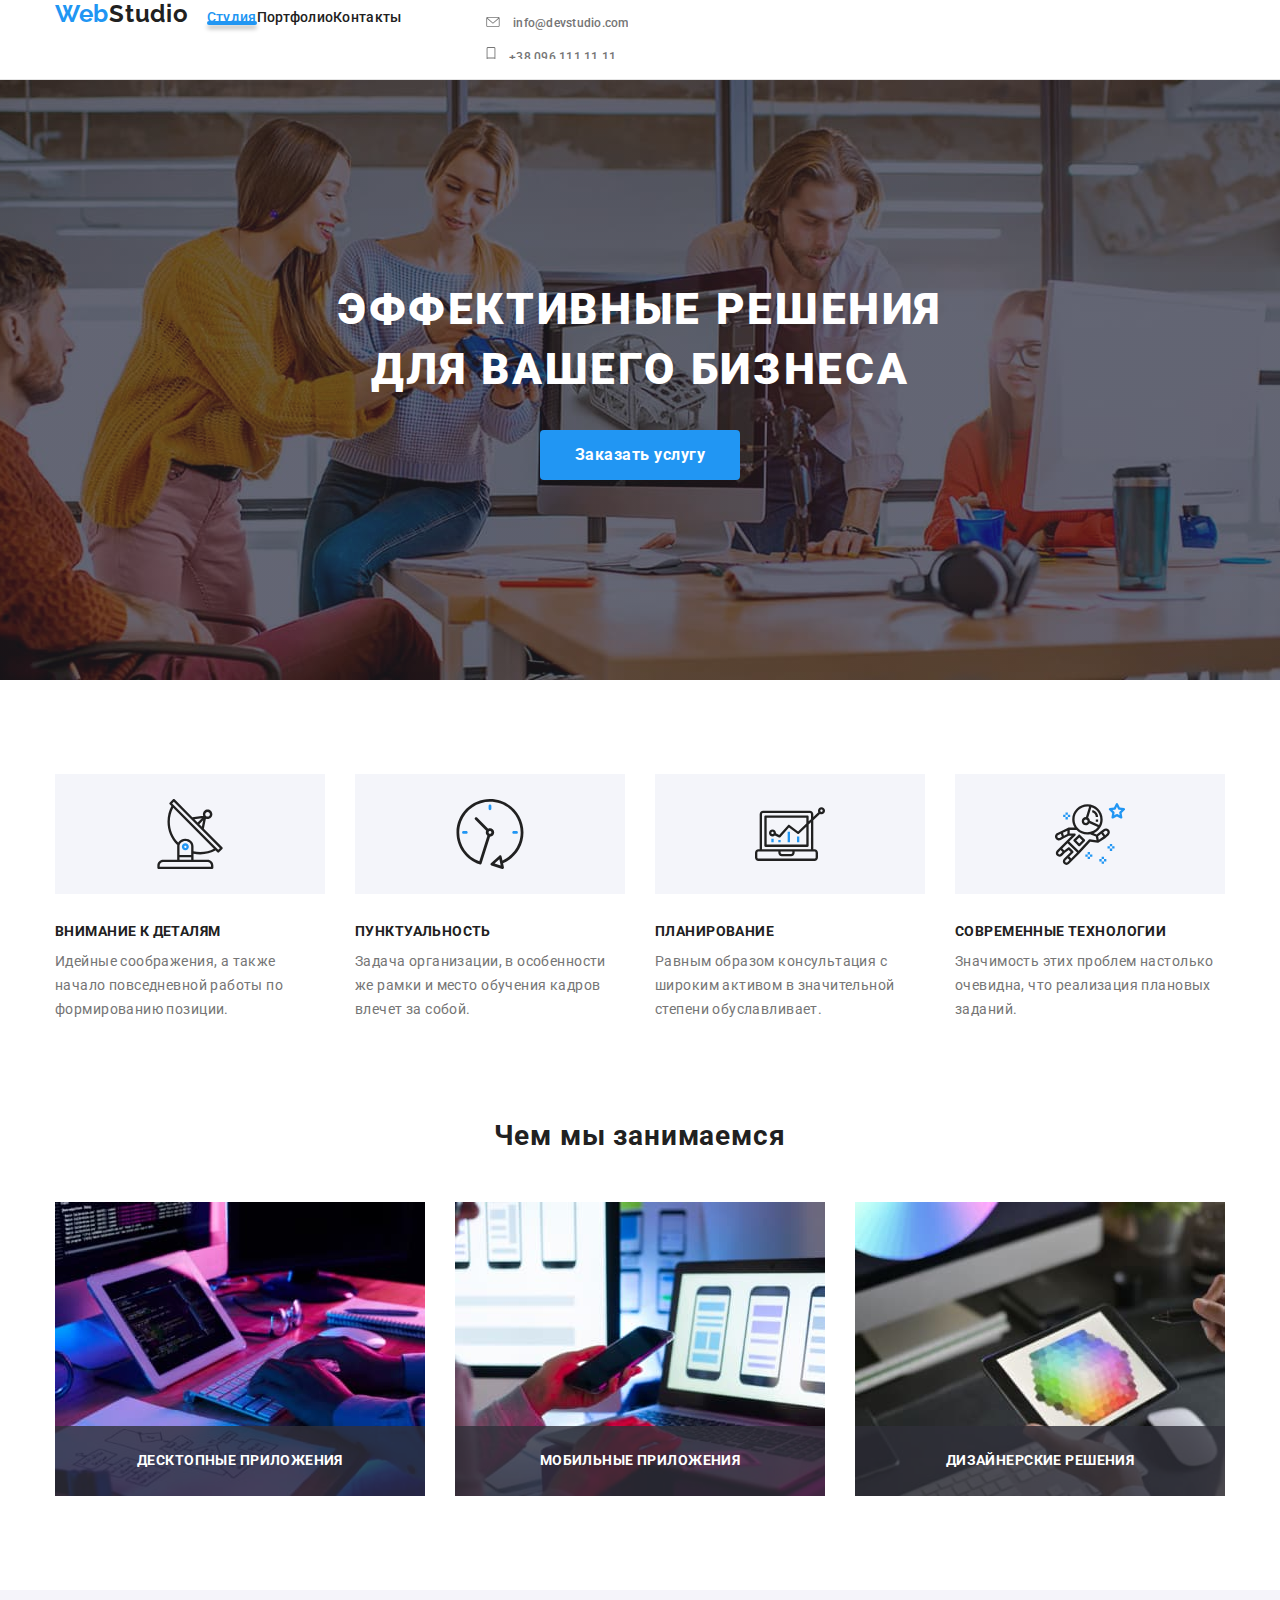
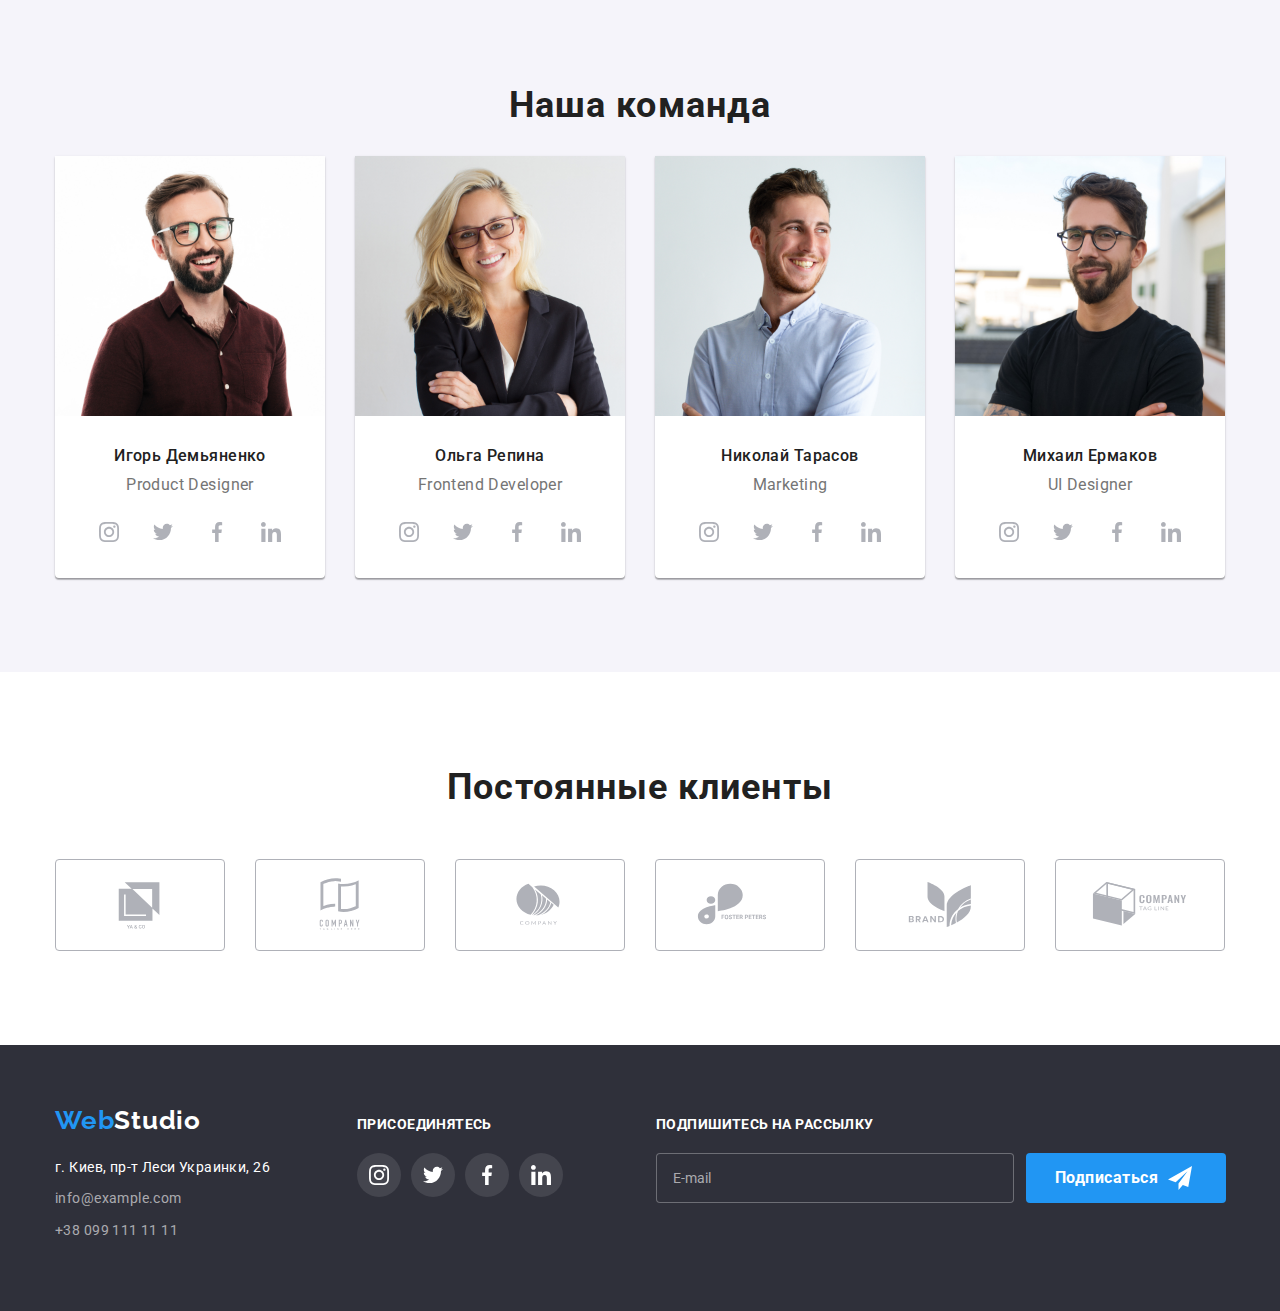
==== commit 2275e2d7: "В хедере спрятано мобильное меню для версии планшет" ====
--- a/index.html
+++ b/index.html
@@ -65,7 +65,7 @@
                 class="auth-nav__link auth-nav__link--email list"
               >
                 <span class="auth-nav__icon">
-                  <svg width="20" height="20">
+                  <svg width="14" height="10">
                     <use href="./img/icons.svg#envelope"></use>
                   </svg>
                 </span>
@@ -78,7 +78,7 @@
                 class="auth-nav__link auth-nav__link--telcolor list"
               >
                 <span class="auth-nav__icon">
-                  <svg width="20" height="20">
+                  <svg width="10" height="14">
                     <use href="./img/icons.svg#smartphone"></use>
                   </svg>
                 </span>
--- a/css/main.min.css
+++ b/css/main.min.css
@@ -1 +1 @@
-:root{--primary-text-color: #757575;--title-text-color: #212121;--accent-color: #2196f3;--footer-mail-tel-color: rgba(255, 255, 255, 0.6);--background-hero-footer-color: #2f303a;--background-page-color: #e5e5e5;--background-ourteam-color: #f5f4fa;--background-primary-color: #ffffff;--icon-primary-color: #afb1b8;--timing-function: cubic-bezier(0.4, 0, 0.2, 1)}body{background-color:var(--background-primary-color);color:var(--primary-text-color);font-family:Roboto,sans-serif;font-size:14px;line-height:1.7;letter-spacing:.03em}.list{list-style:none;text-decoration:none;padding:0;margin:0}h1,h2,h3,h4,h5,h6,p{margin:0;padding:0}img{margin:0;padding:0;display:block;width:100%;height:auto}.container{width:100%;padding:0 15px;margin:0 auto}@media screen and (min-width: 480px){.container{width:480px}}@media screen and (min-width: 768px){.container{width:768px}}@media screen and (min-width: 1200px){.container{width:1200px}}.title{font-weight:700;font-size:28px;line-height:1.19;text-align:center;letter-spacing:.03em;color:var(--title-text-color)}.btn-primary{width:200px;height:50px;border:none;border-radius:4px;background-color:var(--accent-color);color:var(--background-primary-color);cursor:pointer;font-weight:700;font-size:16px;line-height:1.86;letter-spacing:.03em}.logo{color:var(--title-text-color);font-family:"Raleway";font-style:normal;font-weight:700;font-size:24px;line-height:1.17;letter-spacing:.03em}.logo__web{color:var(--accent-color)}.header{background-color:var(--background-primary-color);border-bottom:1px solid var(--background-page-color)}.wrapper-nav{display:flex;align-items:center}.menu-open-btn{display:inline-flex;padding:0;margin:0;border:none;background-color:rgba(0,0,0,0);margin-left:auto;margin-top:10px;margin-bottom:10px}.menu-open-btn:hover{fill:var(--accent-color);cursor:pointer}.mob-menu.is-hidden{display:none}.menu-close-btn{display:block;padding:0;border:none;background-color:rgba(0,0,0,0);margin-left:auto;margin-top:10px;margin-bottom:10px}.menu-close-btn:hover{fill:var(--accent-color);cursor:pointer}.mob-menu{position:fixed;top:0;left:0;display:flex;flex-direction:column;z-index:1;width:100vw;height:100vh;padding-left:40px;background-color:var(--background-primary-color);overflow-y:auto}@media screen and (min-width: 768px){.mob-menu{position:absolute}}.mob-menu.is-hidden{display:none}.header-nav{margin-left:-25px;margin-bottom:302px}.site-nav{display:flex;flex-direction:column}.site-nav__item{position:relative;width:max-content}.site-nav .site-nav__item:not(:last-child){margin-bottom:35px}.site-nav__link{font-weight:500;font-size:40px;line-height:1.17;letter-spacing:.02em;color:var(--title-text-color);transition:color 250ms var(--timing-function)}.site-nav__link::after{position:absolute;left:0;bottom:0;content:"";width:100%;height:4px;background-color:var(--accent-color);box-shadow:0px 4px 4px rgba(0,0,0,.25);border-radius:2px;opacity:0;transition:opacity 250ms var(--timing-function)}.site-nav__link:hover,.site-nav__link:focus{color:var(--accent-color)}.site-nav__link.current{color:var(--accent-color)}.site-nav__link.current::after{opacity:1}.auth-nav{display:flex;flex-direction:column-reverse;margin-left:-25px;margin-bottom:64px}.auth-nav__item{padding-left:10px}.auth-nav .auth-nav__item:not(:first-child){margin-bottom:20px}.auth-nav__link{color:var(--primary-text-color);font-weight:500;font-size:34px;line-height:1.18;letter-spacing:.02em;transition:color 250ms var(--timing-function)}.auth-nav__link:hover,.auth-nav__link:focus{color:var(--accent-color)}.auth-nav__link--color{fill:var(--accent-color)}.auth-nav__link--email{font-size:24px;line-height:1.17;color:var(--primary-text-color)}.auth-nav__link--telcolor{color:var(--accent-color)}.auth-nav__icon{display:none}.menu-soc__list{display:flex;flex-wrap:wrap;margin-left:-15px}.menu-soc__list .menu-soc__item:not(:last-child){margin-right:10px}.menu-soc__link{font-family:"Roboto";font-style:normal;font-weight:500;font-size:18px;line-height:22px;letter-spacing:.02em;color:var(--accent-color)}.menu-soc__link--line::after{content:"";width:22px;height:0px;left:135px;top:726px;margin-left:10px;border:1px solid rgba(33,33,33,.2);transform:rotate(90deg)}.no-scroll{overflow:hidden}.hero{height:400px;padding:118px 0;text-align:center;background-color:#c4c4c4;background-image:linear-gradient(to right, rgba(47, 48, 58, 0.4), rgba(47, 48, 58, 0.4)),url("../img/heroimg.jpg");background-repeat:repeat;background-position:center;background-size:cover}@media screen and (min-width: 768px){.hero{padding:118px 200px}}@media screen and (min-width: 1200px){.hero{max-width:1600px;height:600px;padding:200px 0;margin-left:auto;margin-right:auto}}.hero__iner{display:flex;flex-direction:column;align-items:center}@media screen and (min-width: 768px){.hero__iner{width:max-content}}@media screen and (min-width: 1200px){.hero__iner{max-width:1200px}}.hero__title{display:inline-block;max-width:360px;margin:auto;margin-bottom:30px;color:var(--background-primary-color);font-weight:900;font-size:26px;line-height:1.62;letter-spacing:.06em;text-align:center;text-transform:uppercase}@media screen and (min-width: 768px){.hero__title{margin:0;margin-bottom:30px}}@media screen and (min-width: 1200px){.hero__title{max-width:696px;font-size:44px;line-height:1.36}}.section-advantages{padding-top:60px;padding-bottom:60px}@media screen and (min-width: 1200px){.section-advantages{padding:94px 0}}.advantages-content{margin-bottom:-30px}@media screen and (min-width: 768px){.advantages-content{display:flex;flex-wrap:wrap;margin-left:-30px}}.advantages-content__item{margin-bottom:30px}@media screen and (min-width: 768px){.advantages-content__item{width:calc(50% - 30px);margin-left:30px;margin-bottom:30px}}@media screen and (min-width: 1200px){.advantages-content__item{width:calc(25% - 30px)}}.advantages-content__title{color:var(--title-text-color);font-weight:700;font-size:14px;line-height:1.14;letter-spacing:.03em;text-transform:uppercase;text-align:center;margin-bottom:10px}@media screen and (min-width: 768px){.advantages-content__title{text-align:left}}.advantages-content__item--iconantenna::before{content:"";height:120px;margin-bottom:30px;display:block;background-position:center;background-size:70px 70px;background-color:#f4f5fa;background-image:url("../img/antenna.svg");background-repeat:no-repeat}.advantages-content__item--iconclock::before{content:"";margin:auto;height:120px;background-image:url("../img/clock.svg");background-repeat:no-repeat;display:block;background-position:center;background-size:70px 70px;background-color:#f4f5fa;margin-bottom:30px;background-repeat:no-repeat}.advantages-content__item--icondiagram::before{content:"";margin:auto;height:120px;background-image:url("../img/diagram.svg");background-repeat:no-repeat;display:block;background-position:center;background-size:70px 70px;background-color:#f4f5fa;margin-bottom:30px;background-repeat:no-repeat}.advantages-content__item--iconastronaut::before{content:"";margin:auto;height:120px;background-image:url("../img/astronaut.svg");background-repeat:no-repeat;display:block;background-position:center;background-size:70px 70px;background-color:#f4f5fa;margin-bottom:30px;background-repeat:no-repeat}.advantages-content__text{font-size:14px;line-height:1.71;letter-spacing:.03em}@media screen and (min-width: 768px){.advantages-content__text{height:75px}}.section-work{display:none;padding-bottom:94px}@media screen and (min-width: 1200px){.section-work{display:block}}.section-work__title{margin-bottom:50px}.work-list{display:flex}.work-item__inner{position:relative}.work-list .work-list__item+.work-list__item{margin-left:30px}.work-item__text{font-weight:700;font-size:14px;line-height:1.14;text-align:center;letter-spacing:.03em;text-transform:uppercase;color:var(--background-primary-color)}.work-text__inner{position:absolute;bottom:0;display:flex;align-items:center;justify-content:center;width:370px;height:70px;background-color:rgba(47,48,58,.8)}.section-team{padding-top:60px;padding-bottom:60px;background-color:var(--background-ourteam-color)}@media screen and (min-width: 480px){.section-team .container{max-width:480px}}@media screen and (min-width: 768px){.section-team .container{max-width:768px}}@media screen and (min-width: 1200px){.section-team{padding-top:94px;padding-bottom:94px}.section-team .container{max-width:1200px}}.team-list{margin-bottom:-30px}@media screen and (min-width: 768px){.team-list{display:flex;flex-wrap:wrap;margin-right:-30px}}.team-list__item{background-color:var(--background-primary-color);border-radius:0px 0px 4px 4px;box-shadow:0px 1px 3px rgba(0,0,0,.12),0px 1px 1px rgba(0,0,0,.14),0px 2px 1px rgba(0,0,0,.2);padding-bottom:24px;margin-bottom:30px}@media screen and (min-width: 768px){.team-list__item{width:calc(50% - 30px);margin-right:30px}}@media screen and (min-width: 1200px){.team-list__item{width:calc(25% - 30px)}}.team-title{margin-bottom:30px;color:var(--title-text-color)}@media screen and (min-width: 768px){.team-title{line-height:1.18}}@media screen and (min-width: 1200px){.team-title{font-size:36px;line-height:1.17}}.team-list__img{margin-bottom:30px}.team-list__name{margin-bottom:10px;color:var(--title-text-color);font-weight:500;font-size:16px;line-height:1.19;text-align:center}.team-list__desc{margin-bottom:16px;font-weight:400;font-size:16px;line-height:1.19;text-align:center}.socials{display:flex;justify-content:center;margin-right:-10px}.socials__item{margin-right:10px}.socials__link{width:44px;height:44px;background-color:var(--background-primary-color);fill:var(--icon-primary-color);border-radius:50%;display:flex;justify-content:center;align-items:center;transition:background-color 250ms var(--timing-function),fill 250ms var(--timing-function)}.socials__link:hover,.socials__link:focus{background-color:var(--accent-color);fill:var(--background-primary-color)}.section-clients{padding:60px 0}@media screen and (min-width: 480px){.section-clients .container{max-width:480px}}@media screen and (min-width: 768px){.section-clients .container{max-width:768px}}@media screen and (min-width: 1200px){.section-clients{padding:94px 0}.section-clients .container{max-width:1200px}}.clients-title{margin-bottom:30px}@media screen and (min-width: 768px){.clients-title{line-height:1.18}}@media screen and (min-width: 1200px){.clients-title{margin-bottom:50px;font-size:36px;line-height:1.17}}.clients-list{display:flex;flex-wrap:wrap;margin-left:-30px;margin-bottom:-30px}.clients-item{width:calc(50% - 30px);margin-left:30px;margin-bottom:30px}@media screen and (min-width: 768px){.clients-item{width:calc(33.3333333333% - 30px)}}@media screen and (min-width: 1200px){.clients-item{width:calc(16.6666666667% - 30px)}}.clients-link{max-width:210px;height:92px;border:1px solid #afb1b8;fill:#afb1b8;border-radius:4px;display:flex;justify-content:center;align-items:center;transition:border 250ms var(--timing-function),fill 250ms var(--timing-function)}@media screen and (min-width: 768px){.clients-link{max-width:226px}}.clients-link:hover,.clients-link:focus{border:1px solid var(--accent-color);fill:var(--accent-color)}.footer{padding-top:60px;padding-bottom:60px;background-color:var(--background-hero-footer-color)}.footer-wrap{text-align:center}@media screen and (min-width: 1200px){.footer-wrap{display:flex;text-align:start}}.footer-inner{margin-bottom:60px}@media screen and (min-width: 768px){.footer-inner{display:inline-block;min-width:232px;margin:0}}@media screen and (min-width: 1200px){.footer-inner{margin-right:70px}}@media screen and (min-width: 768px){.footer-wrap__iner{display:flex;justify-content:space-around;margin-bottom:60px}}@media screen and (min-width: 1200px){.footer-wrap__iner{margin-bottom:0}}.footer-inner__logo{display:inline-block;min-width:154px;margin-bottom:20px;color:var(--background-primary-color)}@media screen and (min-width: 1200px){.footer-inner__logo{height:31px;min-width:145px;margin-right:0;font-size:26px}}.address-list__item{margin-bottom:8px}.address-list__adress{color:var(--background-primary-color);font-style:normal}@media screen and (min-width: 1200px){.address-list__adress{max-width:100%}}.address-list__link{color:var(--footer-mail-tel-color);font-style:normal;transition:color 250ms var(--timing-function)}.address-list__link:hover,.address-list__link:focus{color:var(--accent-color)}.footer-soc{margin-bottom:60px}@media screen and (min-width: 768px){.footer-soc{display:inline-block;min-width:206px;padding-top:5px;margin:0}}@media screen and (min-width: 1200px){.footer-soc{padding-top:12px;margin-right:93px}}.footer-soc__title{font-weight:700;font-size:14px;line-height:1.14;text-transform:uppercase;color:var(--background-primary-color);margin-bottom:20px}.socials{margin-right:-10px}.socials__link--color{background-color:rgba(255,255,255,.1);fill:var(--background-primary-color);transition:background-color 250ms var(--timing-function)}.footer-subscribe{display:flex;flex-direction:column;align-items:center}@media screen and (min-width: 768px){.footer-subscribe{max-width:450px;margin-left:auto;margin-right:auto}}@media screen and (min-width: 1200px){.footer-subscribe{margin:0;position:relative;align-items:flex-start;min-width:570px;height:86px;margin-top:12px}}.footer-subscribe__title{margin-bottom:20px;font-size:14px;line-height:1.14;letter-spacing:.03em;text-transform:uppercase;color:var(--background-primary-color)}.footer-subscribe__email{width:100%}@media screen and (min-width: 1200px){.footer-subscribe__email{max-width:358px}}.footer-subscribe__input{padding-left:16px;margin-bottom:20px;width:100%;height:50px;border:1px solid rgba(255,255,255,.3);border-radius:4px;color:var(--background-primary-color);background-color:var(--background-hero-footer-color)}@media screen and (min-width: 1200px){.footer-subscribe__input{margin-bottom:0}}.footer-subscribe__input::placeholder{font-family:"Roboto";font-style:normal;color:rgba(255,255,255,.6)}.btn-subscribe{padding-top:10px;padding-bottom:10px;padding-left:29px;display:flex;align-items:center;text-align:center}@media screen and (min-width: 1200px){.btn-subscribe{position:absolute;bottom:0;right:0}}.btn-subscribe::after{content:"";display:inline-block;width:24px;height:24px;margin-left:10px;background-image:url("../img/iconsend.svg");background-repeat:no-repeat}.backdrop{position:fixed;top:0;left:0;width:100%;height:100%;background-color:rgba(0,0,0,.2);opacity:1;transition:opacity 250ms var(--timing-function)}.backdrop.is-hidden{opacity:0;pointer-events:none}.backdrop.is-hidden .modal{transform:translate(-50%, -50%) scale(1.1)}.modal{position:absolute;top:50%;left:50%;padding:40px;width:528px;height:581px;background-color:var(--background-primary-color);box-shadow:0px 1px 3px rgba(0,0,0,.12),0px 1px 1px rgba(0,0,0,.14),0px 2px 1px rgba(0,0,0,.2);border-radius:4px;transform:translate(-50%, -50%) scale(1);transition:transform 250ms var(--timing-function)}.modal-button{position:absolute;top:0;right:0;width:30px;height:30px;display:flex;justify-content:center;align-items:center;background-color:var(--background-primary-color);border:1px solid rgba(0,0,0,.1);border-radius:50%;padding:6px 0;margin-top:8px;margin-right:8px;transform:rotate(0);transition:transform 250ms var(--timing-function)}.modal-button:hover{cursor:pointer;transform:rotate(180deg);fill:#2196f3}.modal-titel{margin-bottom:12px;font-weight:700;font-size:20px;line-height:1.15;text-align:center;letter-spacing:.03em;color:#212121}.modal-field{display:flex;flex-direction:column}.modal-field__label{position:relative}.modal-field__text{display:block;margin-bottom:4px;font-size:12px;line-height:1.17;letter-spacing:.01em;color:var(--primary-text-color)}.modal-field__inner{position:relative;margin:0 0 10px 0}.modal-field__label--margin{margin:0 0 20px 0}.modal-field__item{position:relative}.modal-field__input{width:100%;margin:0;padding:10px 0px 10px 42px;outline:none;border:1px solid rgba(33,33,33,.2);border-radius:4px;padding-left:35px;transition:border 250ms var(--timing-function)}.modal-field__icon{position:absolute;top:50%;left:12px;transform:translateY(-50%);display:inline-block;width:18px;height:18px;fill:#212121;transition:fill 250ms var(--timing-function)}.modal-field__input:focus{border:1px solid #2196f3;cursor:pointer}.modal-field__input:focus~.modal-field__icon{fill:#2196f3}.textarea{width:100%;height:120px;padding:12px 16px;outline:none;border:1px solid rgba(33,33,33,.2);border-radius:4px;resize:none}.textarea:placeholder-shown{font-size:12px;line-height:1.17;letter-spacing:.01em;padding:12px 16px}.checkbox-label{position:relative;display:flex;align-items:center;margin:0 auto 30px}.checkbox-label__input{position:absolute;width:1px;height:1px;margin:-1px;border:0;padding:0;clip:rect(0 0 0 0);overflow:hidden}.checkbox-label__icon{display:flex;align-items:center;width:16px;height:15px;margin-right:6px;fill:rgba(0,0,0,0);border:3px solid #212121;border-radius:4px;background-color:#fff;transition:background-color 250ms var(--timing-function),fill 250ms var(--timing-function)}.checkbox-label__input:checked+.checkbox-label__icon{background-color:#2196f3;border:none;fill:var(--background-primary-color)}.checkbox-label__text{color:var(--primary-text-color)}.checkbox-label__desc{color:var(--accent-color);text-decoration:underline}.modal-btn{padding:10px 55px;margin:auto;box-shadow:0px 4px 4px rgba(0,0,0,.15);border-radius:4px}.btn-primary__text{display:block;letter-spacing:.06em}.section-portfolio{padding-top:60px;padding-bottom:60px}.portfolio-button{display:flex;flex-wrap:wrap;margin-left:-8px;margin-bottom:25px}@media screen and (min-width: 768px){.portfolio-button{flex-wrap:nowrap;padding-bottom:16px;margin-bottom:14px;justify-content:center}}.portfolio-button .item{margin-left:8px;margin-bottom:15px}@media screen and (min-width: 768px){.portfolio-button .item{margin-bottom:0}}.button{display:block;padding:0;border:none;border-radius:4px;background-color:var(--background-ourteam-color);color:var(--title-text-color);cursor:pointer;font-family:Roboto,sans-serif;font-weight:500;font-size:16px;line-height:1.6;text-align:center;letter-spacing:.03em;transition:background-color 250ms var(--timing-function),color 250ms var(--timing-function)}.button:hover,.button:focus{background-color:var(--accent-color);color:var(--background-primary-color);box-shadow:0px 3px 1px rgba(0,0,0,.1),0px 1px 2px rgba(0,0,0,.08),0px 2px 2px rgba(0,0,0,.12)}.item .button-all{width:73px;height:38px}.item .button-websaite{width:128px;height:38px}.item .button-applications{width:145px;height:38px}.item .button-design{width:103px;height:38px}.item .button-marketing{width:130px;height:38px}@media screen and (min-width: 768px){.portfolio-list{display:flex;flex-wrap:wrap;margin-right:-30px;margin-bottom:-30px}}.portfolio-item{margin-bottom:30px;border-bottom:1px solid #eee}@media screen and (min-width: 768px){.portfolio-item{margin-right:30px;width:calc(50% - 30px);height:440px}}@media screen and (min-width: 1200px){.portfolio-item{width:calc(33.3333333333% - 30px);height:404px}}.portfolio-link:hover{box-shadow:0px 1px 1px rgba(0,0,0,.12),0px 4px 4px rgba(0,0,0,.06),1px 4px 6px rgba(0,0,0,.16)}.portfolio-title{color:var(--title-text-color);font-weight:700;font-size:18px;line-height:2;letter-spacing:.06em}.portfolio-title-text{padding:20px 24px}.text-portfolio{color:var(--primary-text-color);font-size:16px;line-height:1.8;letter-spacing:.03em}.portfolio-thumb{height:294px;position:relative;overflow:hidden}.portfolio-action-text{position:absolute;top:0;width:100%;height:100%;font-weight:400;font-size:18px;line-height:1.6;letter-spacing:.03em;color:#fff;background-color:rgba(33,150,243,.9);padding:77px 24px;transform:translateY(100%);transition:transform 250ms var(--timing-function)}@media screen and (min-width: 768px){.portfolio-action-text{padding:49px 24px 77px 24px}}@media screen and (min-width: 1200px){.portfolio-action-text{padding:63px 24px}}.portfolio-link:hover .portfolio-action-text,.portfolio-link:focus .portfolio-action-text{transform:translateY(0)}/*# sourceMappingURL=main.min.css.map */+:root{--primary-text-color: #757575;--title-text-color: #212121;--accent-color: #2196f3;--footer-mail-tel-color: rgba(255, 255, 255, 0.6);--background-hero-footer-color: #2f303a;--background-page-color: #e5e5e5;--background-ourteam-color: #f5f4fa;--background-primary-color: #ffffff;--icon-primary-color: #afb1b8;--timing-function: cubic-bezier(0.4, 0, 0.2, 1)}body{background-color:var(--background-primary-color);color:var(--primary-text-color);font-family:Roboto,sans-serif;font-size:14px;line-height:1.7;letter-spacing:.03em}.list{list-style:none;text-decoration:none;padding:0;margin:0}h1,h2,h3,h4,h5,h6,p{margin:0;padding:0}img{margin:0;padding:0;display:block;width:100%;height:auto}.container{width:100%;padding:0 15px;margin:0 auto}@media screen and (min-width: 480px){.container{width:480px}}@media screen and (min-width: 768px){.container{width:768px}}@media screen and (min-width: 1200px){.container{width:1200px}}.title{font-weight:700;font-size:28px;line-height:1.19;text-align:center;letter-spacing:.03em;color:var(--title-text-color)}.btn-primary{width:200px;height:50px;border:none;border-radius:4px;background-color:var(--accent-color);color:var(--background-primary-color);cursor:pointer;font-weight:700;font-size:16px;line-height:1.86;letter-spacing:.03em}.logo{color:var(--title-text-color);font-family:"Raleway";font-style:normal;font-weight:700;font-size:24px;line-height:1.17;letter-spacing:.03em}.logo__web{color:var(--accent-color)}.header{background-color:var(--background-primary-color);border-bottom:1px solid var(--background-page-color)}@media screen and (min-width: 768px){.header{height:80px}}.wrapper-nav{display:flex;align-items:center}@media screen and (min-width: 768px){.wrapper-nav{display:inline-flex}}.menu-open-btn{display:inline-flex;padding:0;margin:0;border:none;background-color:rgba(0,0,0,0);margin-left:auto;margin-top:10px;margin-bottom:10px}@media screen and (min-width: 768px){.menu-open-btn{display:none}}.menu-open-btn:hover{fill:var(--accent-color);cursor:pointer}.menu-close-btn{display:block;padding:0;border:none;background-color:rgba(0,0,0,0);margin-left:auto;margin-top:10px;margin-bottom:10px}@media screen and (min-width: 768px){.menu-close-btn{display:none}}.menu-close-btn:hover{fill:var(--accent-color);cursor:pointer}.mob-menu{position:fixed;top:0;left:0;display:flex;flex-direction:column;z-index:1;width:100vw;height:100vh;padding-left:40px;background-color:var(--background-primary-color);overflow-y:auto}@media screen and (min-width: 768px){.mob-menu{left:237px;width:max-content;padding:0;margin:0;height:48px}}.mob-menu.is-hidden{display:none}@media screen and (min-width: 768px){.mob-menu.is-hidden{display:inline-flex;flex-direction:row;position:relative;left:0}}.header-nav{margin-left:-25px;margin-bottom:302px}@media screen and (min-width: 768px){.header-nav{display:flex;align-items:center;padding:0;margin:0;max-width:294px}}.site-nav{display:flex;flex-direction:column}@media screen and (min-width: 768px){.site-nav{display:flex;flex-direction:row}}.site-nav__item{position:relative;width:max-content}.site-nav .site-nav__item:not(:last-child){margin-bottom:35px}.site-nav__link{font-weight:500;font-size:40px;line-height:1.17;letter-spacing:.02em;color:var(--title-text-color);transition:color 250ms var(--timing-function)}.site-nav__link::after{position:absolute;left:0;bottom:0;content:"";width:100%;height:4px;background-color:var(--accent-color);box-shadow:0px 4px 4px rgba(0,0,0,.25);border-radius:2px;opacity:0;transition:opacity 250ms var(--timing-function)}@media screen and (min-width: 768px){.site-nav__link{position:relative;font-size:14px;line-height:1.14}}.site-nav__link:hover,.site-nav__link:focus{color:var(--accent-color)}.site-nav__link.current{color:var(--accent-color)}.site-nav__link.current::after{opacity:1}.auth-nav{display:flex;flex-direction:column-reverse;margin-left:-25px;margin-bottom:64px}@media screen and (min-width: 768px){.auth-nav{flex-direction:column;padding:0;margin:0;width:max-content}.auth-nav .auth-nav__item:not(:last-child){margin-bottom:10px}}.auth-nav__item{padding-left:10px}@media screen and (min-width: 768px){.auth-nav__item{padding:0}}.auth-nav .auth-nav__item:not(:first-child){margin-bottom:20px}@media screen and (min-width: 768px){.auth-nav .auth-nav__item:not(:first-child){margin-bottom:0}}.auth-nav__link{color:var(--primary-text-color);font-weight:500;font-size:34px;line-height:1.18;letter-spacing:.02em;transition:color 250ms var(--timing-function)}@media screen and (min-width: 768px){.auth-nav__link{font-size:12px;line-height:14px}}.auth-nav__link:hover,.auth-nav__link:focus{color:var(--accent-color)}.auth-nav__link--color{fill:var(--accent-color)}.auth-nav__link--email{font-size:24px;line-height:1.17;color:var(--primary-text-color)}@media screen and (min-width: 768px){.auth-nav__link--email{font-size:12px;line-height:14px}}.auth-nav__link--telcolor{color:var(--accent-color)}@media screen and (min-width: 768px){.auth-nav__link--telcolor{color:var(--primary-text-color)}}.auth-nav__icon{display:none}@media screen and (min-width: 768px){.auth-nav__icon{display:inline-flex;fill:currentColor;margin-right:10px}}.menu-soc__list{display:flex;flex-wrap:wrap;margin-left:-15px}@media screen and (min-width: 768px){.menu-soc__list{display:none}}.menu-soc__list .menu-soc__item:not(:last-child){margin-right:10px}.menu-soc__link{font-family:"Roboto";font-style:normal;font-weight:500;font-size:18px;line-height:22px;letter-spacing:.02em;color:var(--accent-color)}.menu-soc__link--line::after{content:"";width:22px;height:0px;left:135px;top:726px;margin-left:10px;border:1px solid rgba(33,33,33,.2);transform:rotate(90deg)}.no-scroll{overflow:hidden}.hero{height:400px;padding:118px 0;text-align:center;background-color:#c4c4c4;background-image:linear-gradient(to right, rgba(47, 48, 58, 0.4), rgba(47, 48, 58, 0.4)),url("../img/heroimg.jpg");background-repeat:repeat;background-position:center;background-size:cover}@media screen and (min-width: 768px){.hero{padding:118px 200px}}@media screen and (min-width: 1200px){.hero{max-width:1600px;height:600px;padding:200px 0;margin-left:auto;margin-right:auto}}.hero__iner{display:flex;flex-direction:column;align-items:center}@media screen and (min-width: 768px){.hero__iner{width:max-content}}@media screen and (min-width: 1200px){.hero__iner{max-width:1200px}}.hero__title{display:inline-block;max-width:360px;margin:auto;margin-bottom:30px;color:var(--background-primary-color);font-weight:900;font-size:26px;line-height:1.62;letter-spacing:.06em;text-align:center;text-transform:uppercase}@media screen and (min-width: 768px){.hero__title{margin:0;margin-bottom:30px}}@media screen and (min-width: 1200px){.hero__title{max-width:696px;font-size:44px;line-height:1.36}}.section-advantages{padding-top:60px;padding-bottom:60px}@media screen and (min-width: 1200px){.section-advantages{padding:94px 0}}.advantages-content{margin-bottom:-30px}@media screen and (min-width: 768px){.advantages-content{display:flex;flex-wrap:wrap;margin-left:-30px}}.advantages-content__item{margin-bottom:30px}@media screen and (min-width: 768px){.advantages-content__item{width:calc(50% - 30px);margin-left:30px;margin-bottom:30px}}@media screen and (min-width: 1200px){.advantages-content__item{width:calc(25% - 30px)}}.advantages-content__title{color:var(--title-text-color);font-weight:700;font-size:14px;line-height:1.14;letter-spacing:.03em;text-transform:uppercase;text-align:center;margin-bottom:10px}@media screen and (min-width: 768px){.advantages-content__title{text-align:left}}.advantages-content__item--iconantenna::before{content:"";height:120px;margin-bottom:30px;display:block;background-position:center;background-size:70px 70px;background-color:#f4f5fa;background-image:url("../img/antenna.svg");background-repeat:no-repeat}.advantages-content__item--iconclock::before{content:"";margin:auto;height:120px;background-image:url("../img/clock.svg");background-repeat:no-repeat;display:block;background-position:center;background-size:70px 70px;background-color:#f4f5fa;margin-bottom:30px;background-repeat:no-repeat}.advantages-content__item--icondiagram::before{content:"";margin:auto;height:120px;background-image:url("../img/diagram.svg");background-repeat:no-repeat;display:block;background-position:center;background-size:70px 70px;background-color:#f4f5fa;margin-bottom:30px;background-repeat:no-repeat}.advantages-content__item--iconastronaut::before{content:"";margin:auto;height:120px;background-image:url("../img/astronaut.svg");background-repeat:no-repeat;display:block;background-position:center;background-size:70px 70px;background-color:#f4f5fa;margin-bottom:30px;background-repeat:no-repeat}.advantages-content__text{font-size:14px;line-height:1.71;letter-spacing:.03em}@media screen and (min-width: 768px){.advantages-content__text{height:75px}}.section-work{display:none;padding-bottom:94px}@media screen and (min-width: 1200px){.section-work{display:block}}.section-work__title{margin-bottom:50px}.work-list{display:flex}.work-item__inner{position:relative}.work-list .work-list__item+.work-list__item{margin-left:30px}.work-item__text{font-weight:700;font-size:14px;line-height:1.14;text-align:center;letter-spacing:.03em;text-transform:uppercase;color:var(--background-primary-color)}.work-text__inner{position:absolute;bottom:0;display:flex;align-items:center;justify-content:center;width:370px;height:70px;background-color:rgba(47,48,58,.8)}.section-team{padding-top:60px;padding-bottom:60px;background-color:var(--background-ourteam-color)}@media screen and (min-width: 480px){.section-team .container{max-width:480px}}@media screen and (min-width: 768px){.section-team .container{max-width:768px}}@media screen and (min-width: 1200px){.section-team{padding-top:94px;padding-bottom:94px}.section-team .container{max-width:1200px}}.team-list{margin-bottom:-30px}@media screen and (min-width: 768px){.team-list{display:flex;flex-wrap:wrap;margin-right:-30px}}.team-list__item{background-color:var(--background-primary-color);border-radius:0px 0px 4px 4px;box-shadow:0px 1px 3px rgba(0,0,0,.12),0px 1px 1px rgba(0,0,0,.14),0px 2px 1px rgba(0,0,0,.2);padding-bottom:24px;margin-bottom:30px}@media screen and (min-width: 768px){.team-list__item{width:calc(50% - 30px);margin-right:30px}}@media screen and (min-width: 1200px){.team-list__item{width:calc(25% - 30px)}}.team-title{margin-bottom:30px;color:var(--title-text-color)}@media screen and (min-width: 768px){.team-title{line-height:1.18}}@media screen and (min-width: 1200px){.team-title{font-size:36px;line-height:1.17}}.team-list__img{margin-bottom:30px}.team-list__name{margin-bottom:10px;color:var(--title-text-color);font-weight:500;font-size:16px;line-height:1.19;text-align:center}.team-list__desc{margin-bottom:16px;font-weight:400;font-size:16px;line-height:1.19;text-align:center}.socials{display:flex;justify-content:center;margin-right:-10px}.socials__item{margin-right:10px}.socials__link{width:44px;height:44px;background-color:var(--background-primary-color);fill:var(--icon-primary-color);border-radius:50%;display:flex;justify-content:center;align-items:center;transition:background-color 250ms var(--timing-function),fill 250ms var(--timing-function)}.socials__link:hover,.socials__link:focus{background-color:var(--accent-color);fill:var(--background-primary-color)}.section-clients{padding:60px 0}@media screen and (min-width: 480px){.section-clients .container{max-width:480px}}@media screen and (min-width: 768px){.section-clients .container{max-width:768px}}@media screen and (min-width: 1200px){.section-clients{padding:94px 0}.section-clients .container{max-width:1200px}}.clients-title{margin-bottom:30px}@media screen and (min-width: 768px){.clients-title{line-height:1.18}}@media screen and (min-width: 1200px){.clients-title{margin-bottom:50px;font-size:36px;line-height:1.17}}.clients-list{display:flex;flex-wrap:wrap;margin-left:-30px;margin-bottom:-30px}.clients-item{width:calc(50% - 30px);margin-left:30px;margin-bottom:30px}@media screen and (min-width: 768px){.clients-item{width:calc(33.3333333333% - 30px)}}@media screen and (min-width: 1200px){.clients-item{width:calc(16.6666666667% - 30px)}}.clients-link{max-width:210px;height:92px;border:1px solid #afb1b8;fill:#afb1b8;border-radius:4px;display:flex;justify-content:center;align-items:center;transition:border 250ms var(--timing-function),fill 250ms var(--timing-function)}@media screen and (min-width: 768px){.clients-link{max-width:226px}}.clients-link:hover,.clients-link:focus{border:1px solid var(--accent-color);fill:var(--accent-color)}.footer{padding-top:60px;padding-bottom:60px;background-color:var(--background-hero-footer-color)}.footer-wrap{text-align:center}@media screen and (min-width: 1200px){.footer-wrap{display:flex;text-align:start}}.footer-inner{margin-bottom:60px}@media screen and (min-width: 768px){.footer-inner{display:inline-block;min-width:232px;margin:0}}@media screen and (min-width: 1200px){.footer-inner{margin-right:70px}}@media screen and (min-width: 768px){.footer-wrap__iner{display:flex;justify-content:space-around;margin-bottom:60px}}@media screen and (min-width: 1200px){.footer-wrap__iner{margin-bottom:0}}.footer-inner__logo{display:inline-block;min-width:154px;margin-bottom:20px;color:var(--background-primary-color)}@media screen and (min-width: 1200px){.footer-inner__logo{height:31px;min-width:145px;margin-right:0;font-size:26px}}.address-list__item{margin-bottom:8px}.address-list__adress{color:var(--background-primary-color);font-style:normal}@media screen and (min-width: 1200px){.address-list__adress{max-width:100%}}.address-list__link{color:var(--footer-mail-tel-color);font-style:normal;transition:color 250ms var(--timing-function)}.address-list__link:hover,.address-list__link:focus{color:var(--accent-color)}.footer-soc{margin-bottom:60px}@media screen and (min-width: 768px){.footer-soc{display:inline-block;min-width:206px;padding-top:5px;margin:0}}@media screen and (min-width: 1200px){.footer-soc{padding-top:12px;margin-right:93px}}.footer-soc__title{font-weight:700;font-size:14px;line-height:1.14;text-transform:uppercase;color:var(--background-primary-color);margin-bottom:20px}.socials{margin-right:-10px}.socials__link--color{background-color:rgba(255,255,255,.1);fill:var(--background-primary-color);transition:background-color 250ms var(--timing-function)}.footer-subscribe{display:flex;flex-direction:column;align-items:center}@media screen and (min-width: 768px){.footer-subscribe{max-width:450px;margin-left:auto;margin-right:auto}}@media screen and (min-width: 1200px){.footer-subscribe{margin:0;position:relative;align-items:flex-start;min-width:570px;height:86px;margin-top:12px}}.footer-subscribe__title{margin-bottom:20px;font-size:14px;line-height:1.14;letter-spacing:.03em;text-transform:uppercase;color:var(--background-primary-color)}.footer-subscribe__email{width:100%}@media screen and (min-width: 1200px){.footer-subscribe__email{max-width:358px}}.footer-subscribe__input{padding-left:16px;margin-bottom:20px;width:100%;height:50px;border:1px solid rgba(255,255,255,.3);border-radius:4px;color:var(--background-primary-color);background-color:var(--background-hero-footer-color)}@media screen and (min-width: 1200px){.footer-subscribe__input{margin-bottom:0}}.footer-subscribe__input::placeholder{font-family:"Roboto";font-style:normal;color:rgba(255,255,255,.6)}.btn-subscribe{padding-top:10px;padding-bottom:10px;padding-left:29px;display:flex;align-items:center;text-align:center}@media screen and (min-width: 1200px){.btn-subscribe{position:absolute;bottom:0;right:0}}.btn-subscribe::after{content:"";display:inline-block;width:24px;height:24px;margin-left:10px;background-image:url("../img/iconsend.svg");background-repeat:no-repeat}.backdrop{position:fixed;top:0;left:0;width:100%;height:100%;background-color:rgba(0,0,0,.2);opacity:1;transition:opacity 250ms var(--timing-function)}.backdrop.is-hidden{opacity:0;pointer-events:none}.backdrop.is-hidden .modal{transform:translate(-50%, -50%) scale(1.1)}.modal{position:absolute;top:50%;left:50%;padding:40px;width:528px;height:581px;background-color:var(--background-primary-color);box-shadow:0px 1px 3px rgba(0,0,0,.12),0px 1px 1px rgba(0,0,0,.14),0px 2px 1px rgba(0,0,0,.2);border-radius:4px;transform:translate(-50%, -50%) scale(1);transition:transform 250ms var(--timing-function)}.modal-button{position:absolute;top:0;right:0;width:30px;height:30px;display:flex;justify-content:center;align-items:center;background-color:var(--background-primary-color);border:1px solid rgba(0,0,0,.1);border-radius:50%;padding:6px 0;margin-top:8px;margin-right:8px;transform:rotate(0);transition:transform 250ms var(--timing-function)}.modal-button:hover{cursor:pointer;transform:rotate(180deg);fill:#2196f3}.modal-titel{margin-bottom:12px;font-weight:700;font-size:20px;line-height:1.15;text-align:center;letter-spacing:.03em;color:#212121}.modal-field{display:flex;flex-direction:column}.modal-field__label{position:relative}.modal-field__text{display:block;margin-bottom:4px;font-size:12px;line-height:1.17;letter-spacing:.01em;color:var(--primary-text-color)}.modal-field__inner{position:relative;margin:0 0 10px 0}.modal-field__label--margin{margin:0 0 20px 0}.modal-field__item{position:relative}.modal-field__input{width:100%;margin:0;padding:10px 0px 10px 42px;outline:none;border:1px solid rgba(33,33,33,.2);border-radius:4px;padding-left:35px;transition:border 250ms var(--timing-function)}.modal-field__icon{position:absolute;top:50%;left:12px;transform:translateY(-50%);display:inline-block;width:18px;height:18px;fill:#212121;transition:fill 250ms var(--timing-function)}.modal-field__input:focus{border:1px solid #2196f3;cursor:pointer}.modal-field__input:focus~.modal-field__icon{fill:#2196f3}.textarea{width:100%;height:120px;padding:12px 16px;outline:none;border:1px solid rgba(33,33,33,.2);border-radius:4px;resize:none}.textarea:placeholder-shown{font-size:12px;line-height:1.17;letter-spacing:.01em;padding:12px 16px}.checkbox-label{position:relative;display:flex;align-items:center;margin:0 auto 30px}.checkbox-label__input{position:absolute;width:1px;height:1px;margin:-1px;border:0;padding:0;clip:rect(0 0 0 0);overflow:hidden}.checkbox-label__icon{display:flex;align-items:center;width:16px;height:15px;margin-right:6px;fill:rgba(0,0,0,0);border:3px solid #212121;border-radius:4px;background-color:#fff;transition:background-color 250ms var(--timing-function),fill 250ms var(--timing-function)}.checkbox-label__input:checked+.checkbox-label__icon{background-color:#2196f3;border:none;fill:var(--background-primary-color)}.checkbox-label__text{color:var(--primary-text-color)}.checkbox-label__desc{color:var(--accent-color);text-decoration:underline}.modal-btn{padding:10px 55px;margin:auto;box-shadow:0px 4px 4px rgba(0,0,0,.15);border-radius:4px}.btn-primary__text{display:block;letter-spacing:.06em}.section-portfolio{padding-top:60px;padding-bottom:60px}.portfolio-button{display:flex;flex-wrap:wrap;margin-left:-8px;margin-bottom:25px}@media screen and (min-width: 768px){.portfolio-button{flex-wrap:nowrap;padding-bottom:16px;margin-bottom:14px;justify-content:center}}.portfolio-button .item{margin-left:8px;margin-bottom:15px}@media screen and (min-width: 768px){.portfolio-button .item{margin-bottom:0}}.button{display:block;padding:0;border:none;border-radius:4px;background-color:var(--background-ourteam-color);color:var(--title-text-color);cursor:pointer;font-family:Roboto,sans-serif;font-weight:500;font-size:16px;line-height:1.6;text-align:center;letter-spacing:.03em;transition:background-color 250ms var(--timing-function),color 250ms var(--timing-function)}.button:hover,.button:focus{background-color:var(--accent-color);color:var(--background-primary-color);box-shadow:0px 3px 1px rgba(0,0,0,.1),0px 1px 2px rgba(0,0,0,.08),0px 2px 2px rgba(0,0,0,.12)}.item .button-all{width:73px;height:38px}.item .button-websaite{width:128px;height:38px}.item .button-applications{width:145px;height:38px}.item .button-design{width:103px;height:38px}.item .button-marketing{width:130px;height:38px}@media screen and (min-width: 768px){.portfolio-list{display:flex;flex-wrap:wrap;margin-right:-30px;margin-bottom:-30px}}.portfolio-item{margin-bottom:30px;border-bottom:1px solid #eee}@media screen and (min-width: 768px){.portfolio-item{margin-right:30px;width:calc(50% - 30px);height:440px}}@media screen and (min-width: 1200px){.portfolio-item{width:calc(33.3333333333% - 30px);height:404px}}.portfolio-link:hover{box-shadow:0px 1px 1px rgba(0,0,0,.12),0px 4px 4px rgba(0,0,0,.06),1px 4px 6px rgba(0,0,0,.16)}.portfolio-title{color:var(--title-text-color);font-weight:700;font-size:18px;line-height:2;letter-spacing:.06em}.portfolio-title-text{padding:20px 24px}.text-portfolio{color:var(--primary-text-color);font-size:16px;line-height:1.8;letter-spacing:.03em}.portfolio-thumb{height:294px;position:relative;overflow:hidden}.portfolio-action-text{position:absolute;top:0;width:100%;height:100%;font-weight:400;font-size:18px;line-height:1.6;letter-spacing:.03em;color:#fff;background-color:rgba(33,150,243,.9);padding:77px 24px;transform:translateY(100%);transition:transform 250ms var(--timing-function)}@media screen and (min-width: 768px){.portfolio-action-text{padding:49px 24px 77px 24px}}@media screen and (min-width: 1200px){.portfolio-action-text{padding:63px 24px}}.portfolio-link:hover .portfolio-action-text,.portfolio-link:focus .portfolio-action-text{transform:translateY(0)}/*# sourceMappingURL=main.min.css.map */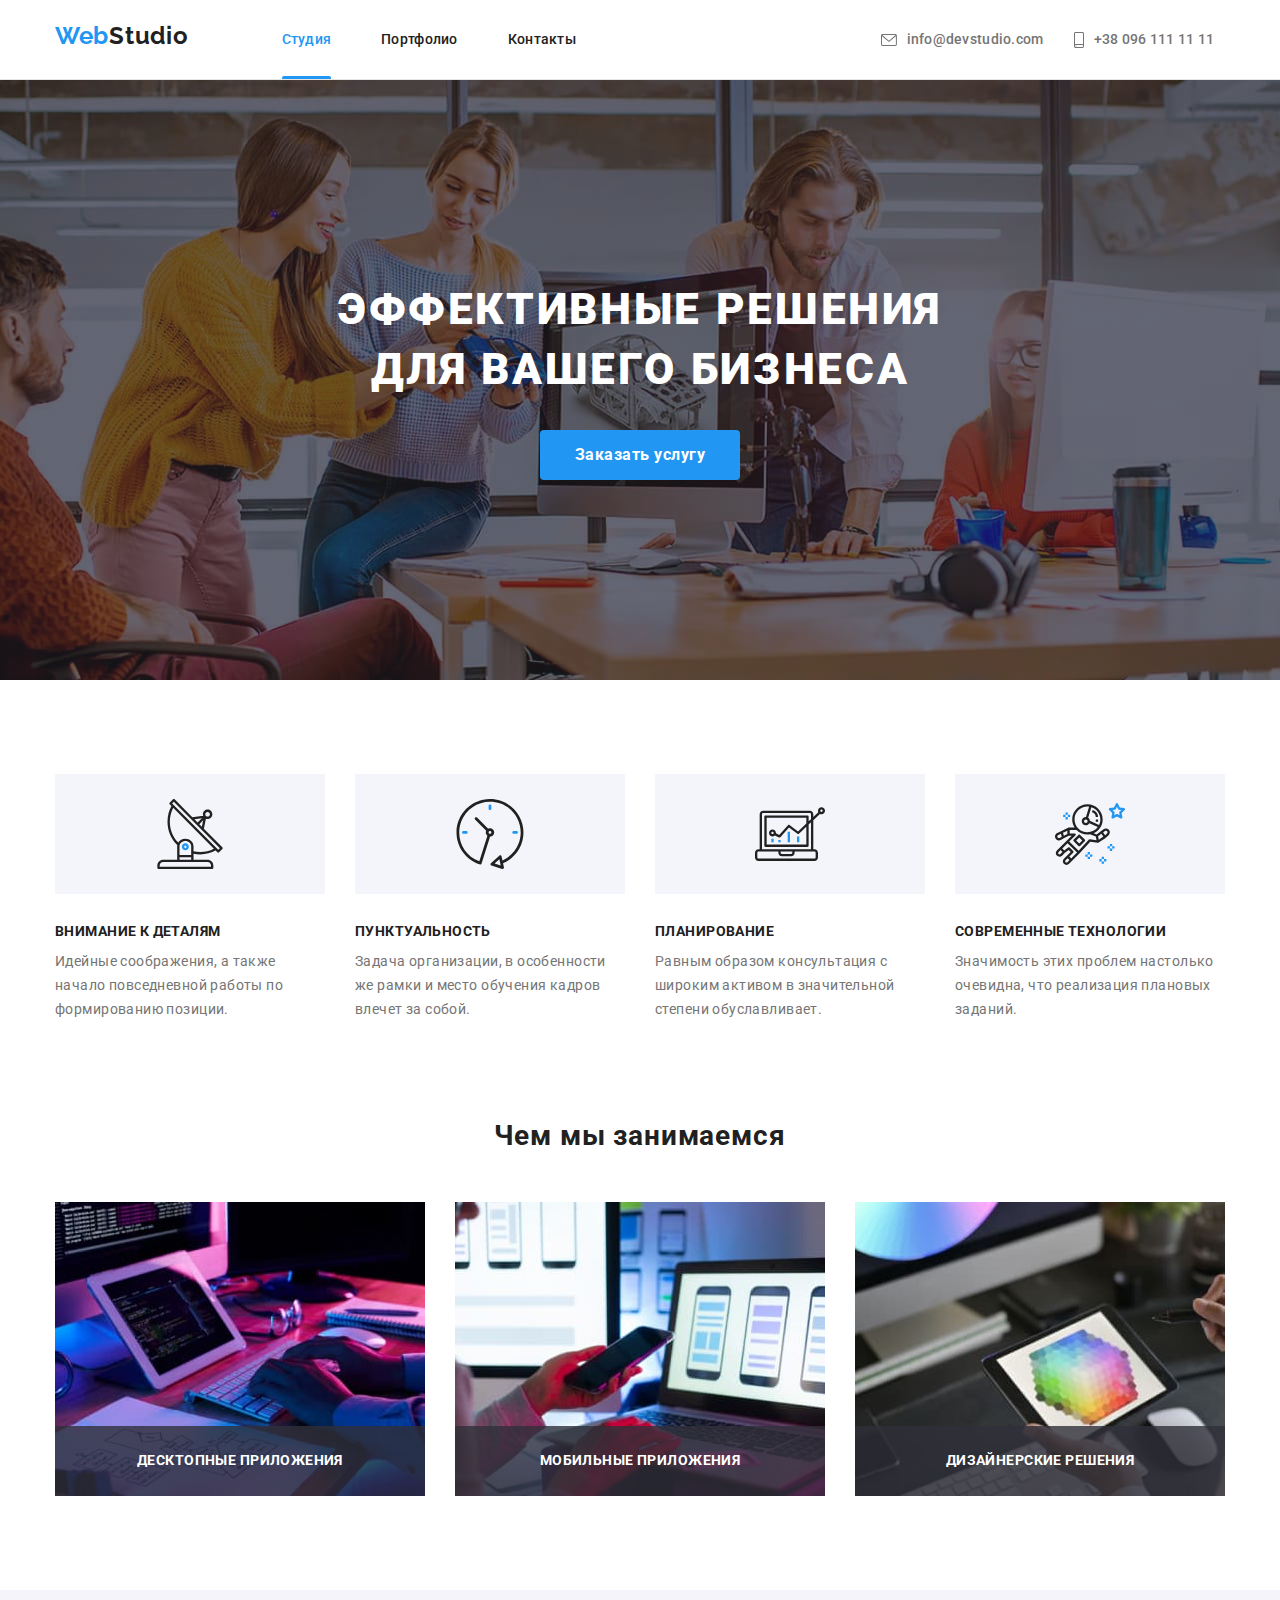
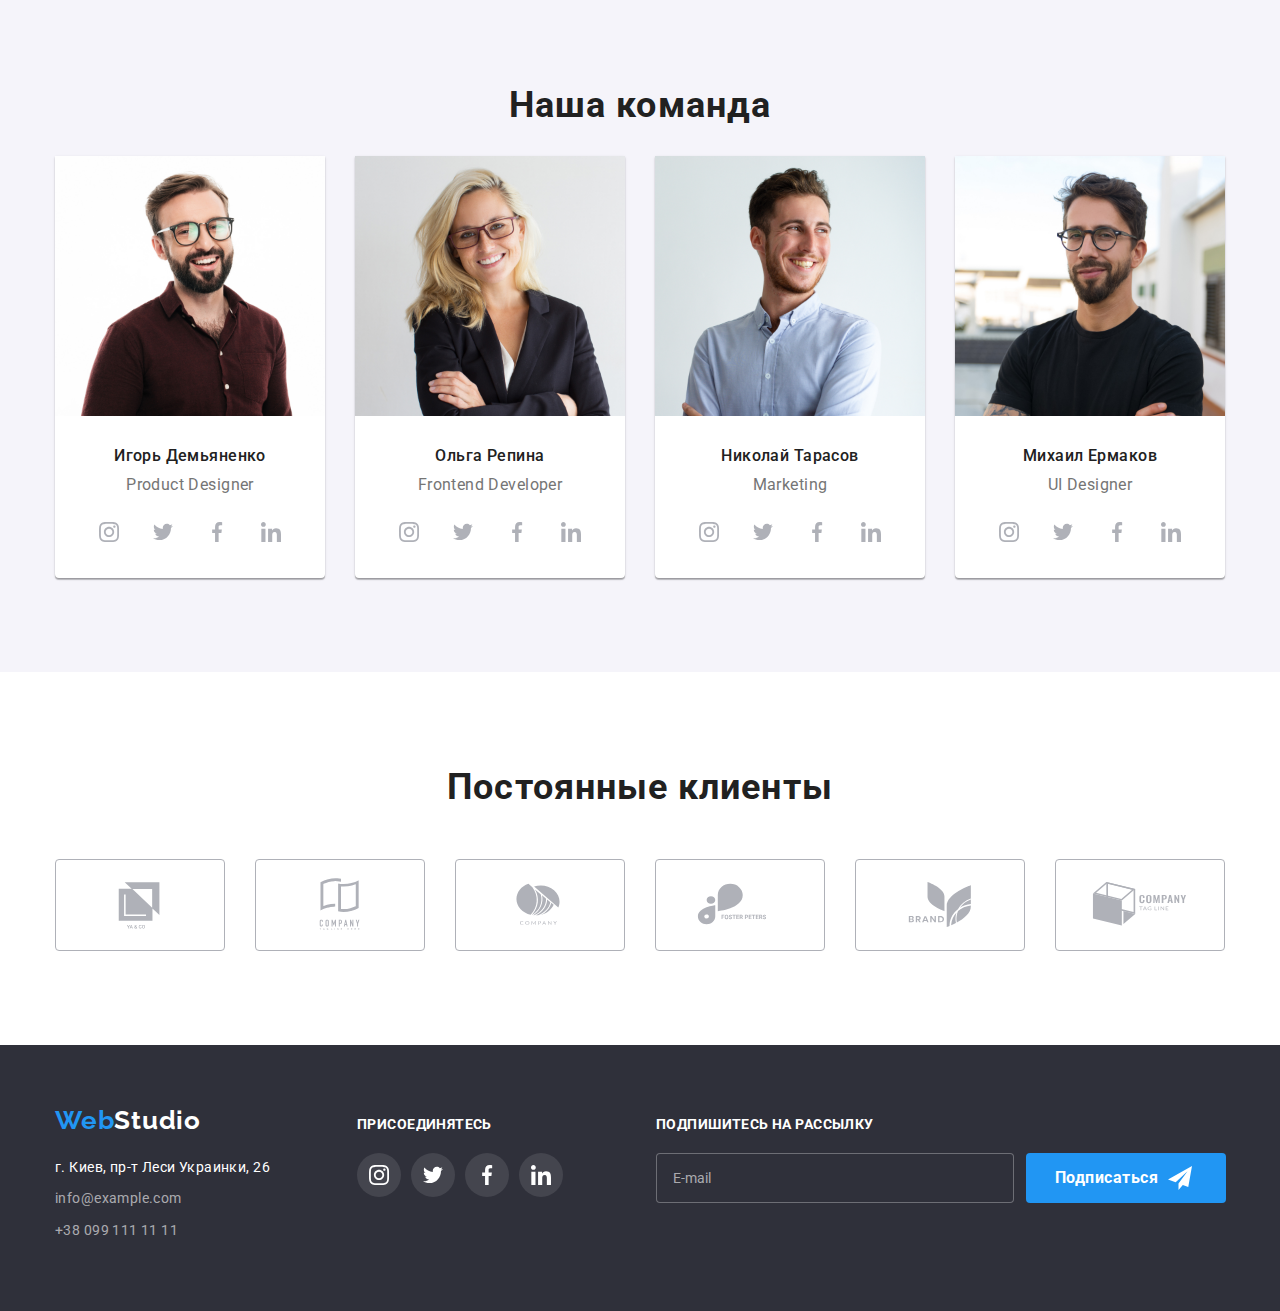
==== commit 9002a9bd: "Хедер версия десктоп" ====
--- a/index.html
+++ b/index.html
@@ -65,7 +65,7 @@
                 class="auth-nav__link auth-nav__link--email list"
               >
                 <span class="auth-nav__icon">
-                  <svg width="14" height="10">
+                  <svg class="icon-envelope">
                     <use href="./img/icons.svg#envelope"></use>
                   </svg>
                 </span>
@@ -78,7 +78,7 @@
                 class="auth-nav__link auth-nav__link--telcolor list"
               >
                 <span class="auth-nav__icon">
-                  <svg width="10" height="14">
+                  <svg class="icon-phone">
                     <use href="./img/icons.svg#smartphone"></use>
                   </svg>
                 </span>
--- a/css/main.min.css
+++ b/css/main.min.css
@@ -1 +1 @@
-:root{--primary-text-color: #757575;--title-text-color: #212121;--accent-color: #2196f3;--footer-mail-tel-color: rgba(255, 255, 255, 0.6);--background-hero-footer-color: #2f303a;--background-page-color: #e5e5e5;--background-ourteam-color: #f5f4fa;--background-primary-color: #ffffff;--icon-primary-color: #afb1b8;--timing-function: cubic-bezier(0.4, 0, 0.2, 1)}body{background-color:var(--background-primary-color);color:var(--primary-text-color);font-family:Roboto,sans-serif;font-size:14px;line-height:1.7;letter-spacing:.03em}.list{list-style:none;text-decoration:none;padding:0;margin:0}h1,h2,h3,h4,h5,h6,p{margin:0;padding:0}img{margin:0;padding:0;display:block;width:100%;height:auto}.container{width:100%;padding:0 15px;margin:0 auto}@media screen and (min-width: 480px){.container{width:480px}}@media screen and (min-width: 768px){.container{width:768px}}@media screen and (min-width: 1200px){.container{width:1200px}}.title{font-weight:700;font-size:28px;line-height:1.19;text-align:center;letter-spacing:.03em;color:var(--title-text-color)}.btn-primary{width:200px;height:50px;border:none;border-radius:4px;background-color:var(--accent-color);color:var(--background-primary-color);cursor:pointer;font-weight:700;font-size:16px;line-height:1.86;letter-spacing:.03em}.logo{color:var(--title-text-color);font-family:"Raleway";font-style:normal;font-weight:700;font-size:24px;line-height:1.17;letter-spacing:.03em}.logo__web{color:var(--accent-color)}.header{background-color:var(--background-primary-color);border-bottom:1px solid var(--background-page-color)}@media screen and (min-width: 768px){.header{height:80px}}.wrapper-nav{display:flex;align-items:center}@media screen and (min-width: 768px){.wrapper-nav{display:inline-flex}}.menu-open-btn{display:inline-flex;padding:0;margin:0;border:none;background-color:rgba(0,0,0,0);margin-left:auto;margin-top:10px;margin-bottom:10px}@media screen and (min-width: 768px){.menu-open-btn{display:none}}.menu-open-btn:hover{fill:var(--accent-color);cursor:pointer}.menu-close-btn{display:block;padding:0;border:none;background-color:rgba(0,0,0,0);margin-left:auto;margin-top:10px;margin-bottom:10px}@media screen and (min-width: 768px){.menu-close-btn{display:none}}.menu-close-btn:hover{fill:var(--accent-color);cursor:pointer}.mob-menu{position:fixed;top:0;left:0;display:flex;flex-direction:column;z-index:1;width:100vw;height:100vh;padding-left:40px;background-color:var(--background-primary-color);overflow-y:auto}@media screen and (min-width: 768px){.mob-menu{left:237px;width:max-content;padding:0;margin:0;height:48px}}.mob-menu.is-hidden{display:none}@media screen and (min-width: 768px){.mob-menu.is-hidden{display:inline-flex;flex-direction:row;position:relative;left:0}}.header-nav{margin-left:-25px;margin-bottom:302px}@media screen and (min-width: 768px){.header-nav{display:flex;align-items:center;padding:0;margin:0;max-width:294px}}.site-nav{display:flex;flex-direction:column}@media screen and (min-width: 768px){.site-nav{display:flex;flex-direction:row}}.site-nav__item{position:relative;width:max-content}.site-nav .site-nav__item:not(:last-child){margin-bottom:35px}.site-nav__link{font-weight:500;font-size:40px;line-height:1.17;letter-spacing:.02em;color:var(--title-text-color);transition:color 250ms var(--timing-function)}.site-nav__link::after{position:absolute;left:0;bottom:0;content:"";width:100%;height:4px;background-color:var(--accent-color);box-shadow:0px 4px 4px rgba(0,0,0,.25);border-radius:2px;opacity:0;transition:opacity 250ms var(--timing-function)}@media screen and (min-width: 768px){.site-nav__link{position:relative;font-size:14px;line-height:1.14}}.site-nav__link:hover,.site-nav__link:focus{color:var(--accent-color)}.site-nav__link.current{color:var(--accent-color)}.site-nav__link.current::after{opacity:1}.auth-nav{display:flex;flex-direction:column-reverse;margin-left:-25px;margin-bottom:64px}@media screen and (min-width: 768px){.auth-nav{flex-direction:column;padding:0;margin:0;width:max-content}.auth-nav .auth-nav__item:not(:last-child){margin-bottom:10px}}.auth-nav__item{padding-left:10px}@media screen and (min-width: 768px){.auth-nav__item{padding:0}}.auth-nav .auth-nav__item:not(:first-child){margin-bottom:20px}@media screen and (min-width: 768px){.auth-nav .auth-nav__item:not(:first-child){margin-bottom:0}}.auth-nav__link{color:var(--primary-text-color);font-weight:500;font-size:34px;line-height:1.18;letter-spacing:.02em;transition:color 250ms var(--timing-function)}@media screen and (min-width: 768px){.auth-nav__link{font-size:12px;line-height:14px}}.auth-nav__link:hover,.auth-nav__link:focus{color:var(--accent-color)}.auth-nav__link--color{fill:var(--accent-color)}.auth-nav__link--email{font-size:24px;line-height:1.17;color:var(--primary-text-color)}@media screen and (min-width: 768px){.auth-nav__link--email{font-size:12px;line-height:14px}}.auth-nav__link--telcolor{color:var(--accent-color)}@media screen and (min-width: 768px){.auth-nav__link--telcolor{color:var(--primary-text-color)}}.auth-nav__icon{display:none}@media screen and (min-width: 768px){.auth-nav__icon{display:inline-flex;fill:currentColor;margin-right:10px}}.menu-soc__list{display:flex;flex-wrap:wrap;margin-left:-15px}@media screen and (min-width: 768px){.menu-soc__list{display:none}}.menu-soc__list .menu-soc__item:not(:last-child){margin-right:10px}.menu-soc__link{font-family:"Roboto";font-style:normal;font-weight:500;font-size:18px;line-height:22px;letter-spacing:.02em;color:var(--accent-color)}.menu-soc__link--line::after{content:"";width:22px;height:0px;left:135px;top:726px;margin-left:10px;border:1px solid rgba(33,33,33,.2);transform:rotate(90deg)}.no-scroll{overflow:hidden}.hero{height:400px;padding:118px 0;text-align:center;background-color:#c4c4c4;background-image:linear-gradient(to right, rgba(47, 48, 58, 0.4), rgba(47, 48, 58, 0.4)),url("../img/heroimg.jpg");background-repeat:repeat;background-position:center;background-size:cover}@media screen and (min-width: 768px){.hero{padding:118px 200px}}@media screen and (min-width: 1200px){.hero{max-width:1600px;height:600px;padding:200px 0;margin-left:auto;margin-right:auto}}.hero__iner{display:flex;flex-direction:column;align-items:center}@media screen and (min-width: 768px){.hero__iner{width:max-content}}@media screen and (min-width: 1200px){.hero__iner{max-width:1200px}}.hero__title{display:inline-block;max-width:360px;margin:auto;margin-bottom:30px;color:var(--background-primary-color);font-weight:900;font-size:26px;line-height:1.62;letter-spacing:.06em;text-align:center;text-transform:uppercase}@media screen and (min-width: 768px){.hero__title{margin:0;margin-bottom:30px}}@media screen and (min-width: 1200px){.hero__title{max-width:696px;font-size:44px;line-height:1.36}}.section-advantages{padding-top:60px;padding-bottom:60px}@media screen and (min-width: 1200px){.section-advantages{padding:94px 0}}.advantages-content{margin-bottom:-30px}@media screen and (min-width: 768px){.advantages-content{display:flex;flex-wrap:wrap;margin-left:-30px}}.advantages-content__item{margin-bottom:30px}@media screen and (min-width: 768px){.advantages-content__item{width:calc(50% - 30px);margin-left:30px;margin-bottom:30px}}@media screen and (min-width: 1200px){.advantages-content__item{width:calc(25% - 30px)}}.advantages-content__title{color:var(--title-text-color);font-weight:700;font-size:14px;line-height:1.14;letter-spacing:.03em;text-transform:uppercase;text-align:center;margin-bottom:10px}@media screen and (min-width: 768px){.advantages-content__title{text-align:left}}.advantages-content__item--iconantenna::before{content:"";height:120px;margin-bottom:30px;display:block;background-position:center;background-size:70px 70px;background-color:#f4f5fa;background-image:url("../img/antenna.svg");background-repeat:no-repeat}.advantages-content__item--iconclock::before{content:"";margin:auto;height:120px;background-image:url("../img/clock.svg");background-repeat:no-repeat;display:block;background-position:center;background-size:70px 70px;background-color:#f4f5fa;margin-bottom:30px;background-repeat:no-repeat}.advantages-content__item--icondiagram::before{content:"";margin:auto;height:120px;background-image:url("../img/diagram.svg");background-repeat:no-repeat;display:block;background-position:center;background-size:70px 70px;background-color:#f4f5fa;margin-bottom:30px;background-repeat:no-repeat}.advantages-content__item--iconastronaut::before{content:"";margin:auto;height:120px;background-image:url("../img/astronaut.svg");background-repeat:no-repeat;display:block;background-position:center;background-size:70px 70px;background-color:#f4f5fa;margin-bottom:30px;background-repeat:no-repeat}.advantages-content__text{font-size:14px;line-height:1.71;letter-spacing:.03em}@media screen and (min-width: 768px){.advantages-content__text{height:75px}}.section-work{display:none;padding-bottom:94px}@media screen and (min-width: 1200px){.section-work{display:block}}.section-work__title{margin-bottom:50px}.work-list{display:flex}.work-item__inner{position:relative}.work-list .work-list__item+.work-list__item{margin-left:30px}.work-item__text{font-weight:700;font-size:14px;line-height:1.14;text-align:center;letter-spacing:.03em;text-transform:uppercase;color:var(--background-primary-color)}.work-text__inner{position:absolute;bottom:0;display:flex;align-items:center;justify-content:center;width:370px;height:70px;background-color:rgba(47,48,58,.8)}.section-team{padding-top:60px;padding-bottom:60px;background-color:var(--background-ourteam-color)}@media screen and (min-width: 480px){.section-team .container{max-width:480px}}@media screen and (min-width: 768px){.section-team .container{max-width:768px}}@media screen and (min-width: 1200px){.section-team{padding-top:94px;padding-bottom:94px}.section-team .container{max-width:1200px}}.team-list{margin-bottom:-30px}@media screen and (min-width: 768px){.team-list{display:flex;flex-wrap:wrap;margin-right:-30px}}.team-list__item{background-color:var(--background-primary-color);border-radius:0px 0px 4px 4px;box-shadow:0px 1px 3px rgba(0,0,0,.12),0px 1px 1px rgba(0,0,0,.14),0px 2px 1px rgba(0,0,0,.2);padding-bottom:24px;margin-bottom:30px}@media screen and (min-width: 768px){.team-list__item{width:calc(50% - 30px);margin-right:30px}}@media screen and (min-width: 1200px){.team-list__item{width:calc(25% - 30px)}}.team-title{margin-bottom:30px;color:var(--title-text-color)}@media screen and (min-width: 768px){.team-title{line-height:1.18}}@media screen and (min-width: 1200px){.team-title{font-size:36px;line-height:1.17}}.team-list__img{margin-bottom:30px}.team-list__name{margin-bottom:10px;color:var(--title-text-color);font-weight:500;font-size:16px;line-height:1.19;text-align:center}.team-list__desc{margin-bottom:16px;font-weight:400;font-size:16px;line-height:1.19;text-align:center}.socials{display:flex;justify-content:center;margin-right:-10px}.socials__item{margin-right:10px}.socials__link{width:44px;height:44px;background-color:var(--background-primary-color);fill:var(--icon-primary-color);border-radius:50%;display:flex;justify-content:center;align-items:center;transition:background-color 250ms var(--timing-function),fill 250ms var(--timing-function)}.socials__link:hover,.socials__link:focus{background-color:var(--accent-color);fill:var(--background-primary-color)}.section-clients{padding:60px 0}@media screen and (min-width: 480px){.section-clients .container{max-width:480px}}@media screen and (min-width: 768px){.section-clients .container{max-width:768px}}@media screen and (min-width: 1200px){.section-clients{padding:94px 0}.section-clients .container{max-width:1200px}}.clients-title{margin-bottom:30px}@media screen and (min-width: 768px){.clients-title{line-height:1.18}}@media screen and (min-width: 1200px){.clients-title{margin-bottom:50px;font-size:36px;line-height:1.17}}.clients-list{display:flex;flex-wrap:wrap;margin-left:-30px;margin-bottom:-30px}.clients-item{width:calc(50% - 30px);margin-left:30px;margin-bottom:30px}@media screen and (min-width: 768px){.clients-item{width:calc(33.3333333333% - 30px)}}@media screen and (min-width: 1200px){.clients-item{width:calc(16.6666666667% - 30px)}}.clients-link{max-width:210px;height:92px;border:1px solid #afb1b8;fill:#afb1b8;border-radius:4px;display:flex;justify-content:center;align-items:center;transition:border 250ms var(--timing-function),fill 250ms var(--timing-function)}@media screen and (min-width: 768px){.clients-link{max-width:226px}}.clients-link:hover,.clients-link:focus{border:1px solid var(--accent-color);fill:var(--accent-color)}.footer{padding-top:60px;padding-bottom:60px;background-color:var(--background-hero-footer-color)}.footer-wrap{text-align:center}@media screen and (min-width: 1200px){.footer-wrap{display:flex;text-align:start}}.footer-inner{margin-bottom:60px}@media screen and (min-width: 768px){.footer-inner{display:inline-block;min-width:232px;margin:0}}@media screen and (min-width: 1200px){.footer-inner{margin-right:70px}}@media screen and (min-width: 768px){.footer-wrap__iner{display:flex;justify-content:space-around;margin-bottom:60px}}@media screen and (min-width: 1200px){.footer-wrap__iner{margin-bottom:0}}.footer-inner__logo{display:inline-block;min-width:154px;margin-bottom:20px;color:var(--background-primary-color)}@media screen and (min-width: 1200px){.footer-inner__logo{height:31px;min-width:145px;margin-right:0;font-size:26px}}.address-list__item{margin-bottom:8px}.address-list__adress{color:var(--background-primary-color);font-style:normal}@media screen and (min-width: 1200px){.address-list__adress{max-width:100%}}.address-list__link{color:var(--footer-mail-tel-color);font-style:normal;transition:color 250ms var(--timing-function)}.address-list__link:hover,.address-list__link:focus{color:var(--accent-color)}.footer-soc{margin-bottom:60px}@media screen and (min-width: 768px){.footer-soc{display:inline-block;min-width:206px;padding-top:5px;margin:0}}@media screen and (min-width: 1200px){.footer-soc{padding-top:12px;margin-right:93px}}.footer-soc__title{font-weight:700;font-size:14px;line-height:1.14;text-transform:uppercase;color:var(--background-primary-color);margin-bottom:20px}.socials{margin-right:-10px}.socials__link--color{background-color:rgba(255,255,255,.1);fill:var(--background-primary-color);transition:background-color 250ms var(--timing-function)}.footer-subscribe{display:flex;flex-direction:column;align-items:center}@media screen and (min-width: 768px){.footer-subscribe{max-width:450px;margin-left:auto;margin-right:auto}}@media screen and (min-width: 1200px){.footer-subscribe{margin:0;position:relative;align-items:flex-start;min-width:570px;height:86px;margin-top:12px}}.footer-subscribe__title{margin-bottom:20px;font-size:14px;line-height:1.14;letter-spacing:.03em;text-transform:uppercase;color:var(--background-primary-color)}.footer-subscribe__email{width:100%}@media screen and (min-width: 1200px){.footer-subscribe__email{max-width:358px}}.footer-subscribe__input{padding-left:16px;margin-bottom:20px;width:100%;height:50px;border:1px solid rgba(255,255,255,.3);border-radius:4px;color:var(--background-primary-color);background-color:var(--background-hero-footer-color)}@media screen and (min-width: 1200px){.footer-subscribe__input{margin-bottom:0}}.footer-subscribe__input::placeholder{font-family:"Roboto";font-style:normal;color:rgba(255,255,255,.6)}.btn-subscribe{padding-top:10px;padding-bottom:10px;padding-left:29px;display:flex;align-items:center;text-align:center}@media screen and (min-width: 1200px){.btn-subscribe{position:absolute;bottom:0;right:0}}.btn-subscribe::after{content:"";display:inline-block;width:24px;height:24px;margin-left:10px;background-image:url("../img/iconsend.svg");background-repeat:no-repeat}.backdrop{position:fixed;top:0;left:0;width:100%;height:100%;background-color:rgba(0,0,0,.2);opacity:1;transition:opacity 250ms var(--timing-function)}.backdrop.is-hidden{opacity:0;pointer-events:none}.backdrop.is-hidden .modal{transform:translate(-50%, -50%) scale(1.1)}.modal{position:absolute;top:50%;left:50%;padding:40px;width:528px;height:581px;background-color:var(--background-primary-color);box-shadow:0px 1px 3px rgba(0,0,0,.12),0px 1px 1px rgba(0,0,0,.14),0px 2px 1px rgba(0,0,0,.2);border-radius:4px;transform:translate(-50%, -50%) scale(1);transition:transform 250ms var(--timing-function)}.modal-button{position:absolute;top:0;right:0;width:30px;height:30px;display:flex;justify-content:center;align-items:center;background-color:var(--background-primary-color);border:1px solid rgba(0,0,0,.1);border-radius:50%;padding:6px 0;margin-top:8px;margin-right:8px;transform:rotate(0);transition:transform 250ms var(--timing-function)}.modal-button:hover{cursor:pointer;transform:rotate(180deg);fill:#2196f3}.modal-titel{margin-bottom:12px;font-weight:700;font-size:20px;line-height:1.15;text-align:center;letter-spacing:.03em;color:#212121}.modal-field{display:flex;flex-direction:column}.modal-field__label{position:relative}.modal-field__text{display:block;margin-bottom:4px;font-size:12px;line-height:1.17;letter-spacing:.01em;color:var(--primary-text-color)}.modal-field__inner{position:relative;margin:0 0 10px 0}.modal-field__label--margin{margin:0 0 20px 0}.modal-field__item{position:relative}.modal-field__input{width:100%;margin:0;padding:10px 0px 10px 42px;outline:none;border:1px solid rgba(33,33,33,.2);border-radius:4px;padding-left:35px;transition:border 250ms var(--timing-function)}.modal-field__icon{position:absolute;top:50%;left:12px;transform:translateY(-50%);display:inline-block;width:18px;height:18px;fill:#212121;transition:fill 250ms var(--timing-function)}.modal-field__input:focus{border:1px solid #2196f3;cursor:pointer}.modal-field__input:focus~.modal-field__icon{fill:#2196f3}.textarea{width:100%;height:120px;padding:12px 16px;outline:none;border:1px solid rgba(33,33,33,.2);border-radius:4px;resize:none}.textarea:placeholder-shown{font-size:12px;line-height:1.17;letter-spacing:.01em;padding:12px 16px}.checkbox-label{position:relative;display:flex;align-items:center;margin:0 auto 30px}.checkbox-label__input{position:absolute;width:1px;height:1px;margin:-1px;border:0;padding:0;clip:rect(0 0 0 0);overflow:hidden}.checkbox-label__icon{display:flex;align-items:center;width:16px;height:15px;margin-right:6px;fill:rgba(0,0,0,0);border:3px solid #212121;border-radius:4px;background-color:#fff;transition:background-color 250ms var(--timing-function),fill 250ms var(--timing-function)}.checkbox-label__input:checked+.checkbox-label__icon{background-color:#2196f3;border:none;fill:var(--background-primary-color)}.checkbox-label__text{color:var(--primary-text-color)}.checkbox-label__desc{color:var(--accent-color);text-decoration:underline}.modal-btn{padding:10px 55px;margin:auto;box-shadow:0px 4px 4px rgba(0,0,0,.15);border-radius:4px}.btn-primary__text{display:block;letter-spacing:.06em}.section-portfolio{padding-top:60px;padding-bottom:60px}.portfolio-button{display:flex;flex-wrap:wrap;margin-left:-8px;margin-bottom:25px}@media screen and (min-width: 768px){.portfolio-button{flex-wrap:nowrap;padding-bottom:16px;margin-bottom:14px;justify-content:center}}.portfolio-button .item{margin-left:8px;margin-bottom:15px}@media screen and (min-width: 768px){.portfolio-button .item{margin-bottom:0}}.button{display:block;padding:0;border:none;border-radius:4px;background-color:var(--background-ourteam-color);color:var(--title-text-color);cursor:pointer;font-family:Roboto,sans-serif;font-weight:500;font-size:16px;line-height:1.6;text-align:center;letter-spacing:.03em;transition:background-color 250ms var(--timing-function),color 250ms var(--timing-function)}.button:hover,.button:focus{background-color:var(--accent-color);color:var(--background-primary-color);box-shadow:0px 3px 1px rgba(0,0,0,.1),0px 1px 2px rgba(0,0,0,.08),0px 2px 2px rgba(0,0,0,.12)}.item .button-all{width:73px;height:38px}.item .button-websaite{width:128px;height:38px}.item .button-applications{width:145px;height:38px}.item .button-design{width:103px;height:38px}.item .button-marketing{width:130px;height:38px}@media screen and (min-width: 768px){.portfolio-list{display:flex;flex-wrap:wrap;margin-right:-30px;margin-bottom:-30px}}.portfolio-item{margin-bottom:30px;border-bottom:1px solid #eee}@media screen and (min-width: 768px){.portfolio-item{margin-right:30px;width:calc(50% - 30px);height:440px}}@media screen and (min-width: 1200px){.portfolio-item{width:calc(33.3333333333% - 30px);height:404px}}.portfolio-link:hover{box-shadow:0px 1px 1px rgba(0,0,0,.12),0px 4px 4px rgba(0,0,0,.06),1px 4px 6px rgba(0,0,0,.16)}.portfolio-title{color:var(--title-text-color);font-weight:700;font-size:18px;line-height:2;letter-spacing:.06em}.portfolio-title-text{padding:20px 24px}.text-portfolio{color:var(--primary-text-color);font-size:16px;line-height:1.8;letter-spacing:.03em}.portfolio-thumb{height:294px;position:relative;overflow:hidden}.portfolio-action-text{position:absolute;top:0;width:100%;height:100%;font-weight:400;font-size:18px;line-height:1.6;letter-spacing:.03em;color:#fff;background-color:rgba(33,150,243,.9);padding:77px 24px;transform:translateY(100%);transition:transform 250ms var(--timing-function)}@media screen and (min-width: 768px){.portfolio-action-text{padding:49px 24px 77px 24px}}@media screen and (min-width: 1200px){.portfolio-action-text{padding:63px 24px}}.portfolio-link:hover .portfolio-action-text,.portfolio-link:focus .portfolio-action-text{transform:translateY(0)}/*# sourceMappingURL=main.min.css.map */+:root{--primary-text-color: #757575;--title-text-color: #212121;--accent-color: #2196f3;--footer-mail-tel-color: rgba(255, 255, 255, 0.6);--background-hero-footer-color: #2f303a;--background-page-color: #e5e5e5;--background-ourteam-color: #f5f4fa;--background-primary-color: #ffffff;--icon-primary-color: #afb1b8;--timing-function: cubic-bezier(0.4, 0, 0.2, 1)}body{background-color:var(--background-primary-color);color:var(--primary-text-color);font-family:Roboto,sans-serif;font-size:14px;line-height:1.7;letter-spacing:.03em}.list{list-style:none;text-decoration:none;padding:0;margin:0}h1,h2,h3,h4,h5,h6,p{margin:0;padding:0}img{margin:0;padding:0;display:block;width:100%;height:auto}.container{width:100%;padding:0 15px;margin:0 auto}@media screen and (min-width: 480px){.container{width:480px}}@media screen and (min-width: 768px){.container{width:768px}}@media screen and (min-width: 1200px){.container{width:1200px}}.title{font-weight:700;font-size:28px;line-height:1.19;text-align:center;letter-spacing:.03em;color:var(--title-text-color)}.btn-primary{width:200px;height:50px;border:none;border-radius:4px;background-color:var(--accent-color);color:var(--background-primary-color);cursor:pointer;font-weight:700;font-size:16px;line-height:1.86;letter-spacing:.03em}.logo{color:var(--title-text-color);font-family:"Raleway";font-style:normal;font-weight:700;font-size:24px;line-height:1.17;letter-spacing:.03em}.logo__web{color:var(--accent-color)}.header{background-color:var(--background-primary-color);border-bottom:1px solid var(--background-page-color)}@media screen and (min-width: 768px){.header{height:80px}}.wrapper-nav{display:flex;align-items:center}@media screen and (min-width: 768px){.wrapper-nav{display:inline-flex;padding-top:22px;padding-bottom:22px;margin-right:88px}}@media screen and (min-width: 1200px){.wrapper-nav{margin-right:93px}}.menu-open-btn{display:inline-flex;padding:0;margin:0;border:none;background-color:rgba(0,0,0,0);margin-left:auto;margin-top:10px;margin-bottom:10px}@media screen and (min-width: 768px){.menu-open-btn{display:none}}.menu-open-btn:hover{fill:var(--accent-color);cursor:pointer}.menu-close-btn{display:block;padding:0;border:none;background-color:rgba(0,0,0,0);margin-left:auto;margin-top:10px;margin-bottom:10px}@media screen and (min-width: 768px){.menu-close-btn{display:none}}.menu-close-btn:hover{fill:var(--accent-color);cursor:pointer}.mob-menu{position:fixed;top:0;left:0;display:flex;flex-direction:column;z-index:1;width:100vw;height:100vh;padding-left:40px;background-color:var(--background-primary-color);overflow-y:auto}@media screen and (min-width: 768px){.mob-menu{position:absolute;left:237px;width:max-content;padding:0;margin:0;height:48px;overflow-y:hidden}}.mob-menu.is-hidden{display:none}@media screen and (min-width: 768px){.mob-menu.is-hidden{display:inline-flex;flex-direction:row;align-items:center;height:79px;left:auto}}.header-nav{margin-left:-25px;margin-bottom:302px}@media screen and (min-width: 768px){.header-nav{display:flex;align-items:center;padding:0;padding-top:32px;margin:0;margin-right:75px;max-width:294px}}@media screen and (min-width: 1200px){.header-nav{margin-right:305px}}.site-nav{display:flex;flex-direction:column}@media screen and (min-width: 768px){.site-nav{display:flex;flex-direction:row;padding:0}}.site-nav__item{position:relative;width:max-content}.site-nav .site-nav__item:not(:last-child){margin-bottom:35px}@media screen and (min-width: 768px){.site-nav .site-nav__item:not(:last-child){margin-bottom:0;margin-right:50px}}.site-nav__link{font-weight:500;font-size:40px;line-height:1.17;letter-spacing:.02em;color:var(--title-text-color);transition:color 250ms var(--timing-function)}.site-nav__link::after{position:absolute;left:0;bottom:0;content:"";width:100%;height:4px;background-color:var(--accent-color);box-shadow:0px 4px 4px rgba(0,0,0,.25);border-radius:2px;opacity:0;transition:opacity 250ms var(--timing-function)}@media screen and (min-width: 768px){.site-nav__link{position:relative;display:block;height:48px;font-size:14px;line-height:1.14}}.site-nav__link:hover,.site-nav__link:focus{color:var(--accent-color)}.site-nav__link.current{color:var(--accent-color)}.site-nav__link.current::after{opacity:1}.auth-nav{display:flex;flex-direction:column-reverse;margin-left:-25px;margin-bottom:64px}@media screen and (min-width: 768px){.auth-nav{flex-direction:column;padding:0;margin:0;width:max-content}.auth-nav .auth-nav__item:not(:last-child){margin-bottom:10px}}@media screen and (min-width: 1200px){.auth-nav{flex-direction:row}.auth-nav .auth-nav__item:not(:last-child){margin-bottom:0}}.auth-nav__item{padding-left:10px}@media screen and (min-width: 768px){.auth-nav__item{display:flex;padding:0}}.auth-nav .auth-nav__item:not(:first-child){margin-bottom:20px}@media screen and (min-width: 768px){.auth-nav .auth-nav__item:not(:first-child){margin-bottom:0}}@media screen and (min-width: 1200px){.auth-nav .auth-nav__item:not(:first-child){margin-left:30px}}.auth-nav__link{color:var(--primary-text-color);font-weight:500;font-size:34px;line-height:1.18;letter-spacing:.02em;transition:color 250ms var(--timing-function)}@media screen and (min-width: 768px){.auth-nav__link{font-size:12px;line-height:14px}}.auth-nav__link:hover,.auth-nav__link:focus{color:var(--accent-color)}.auth-nav__link--color{fill:var(--accent-color)}.auth-nav__link--email{font-size:24px;line-height:1.17;color:var(--primary-text-color)}@media screen and (min-width: 768px){.auth-nav__link--email{display:inline-flex;align-items:center;font-size:12px;line-height:1.17}}@media screen and (min-width: 1200px){.auth-nav__link--email{font-size:14px;line-height:1.14}}.auth-nav__link--telcolor{color:var(--accent-color)}@media screen and (min-width: 768px){.auth-nav__link--telcolor{display:inline-flex;align-items:center;font-size:12px;line-height:1.17;color:var(--primary-text-color)}}@media screen and (min-width: 1200px){.auth-nav__link--telcolor{font-size:14px;line-height:1.14}}.auth-nav__icon{display:none}@media screen and (min-width: 768px){.auth-nav__icon{display:inline-flex;fill:currentColor;margin-right:10px}.auth-nav__icon .icon-envelope{width:14px;height:10px}.auth-nav__icon .icon-phone{width:10px;height:14px}}@media screen and (min-width: 1200px){.auth-nav__icon .icon-envelope{width:16px;height:12px}.auth-nav__icon .icon-phone{width:10px;height:16px}}.menu-soc__list{display:flex;flex-wrap:wrap;margin-left:-15px}@media screen and (min-width: 768px){.menu-soc__list{display:none}}.menu-soc__list .menu-soc__item:not(:last-child){margin-right:10px}.menu-soc__link{font-family:"Roboto";font-style:normal;font-weight:500;font-size:18px;line-height:22px;letter-spacing:.02em;color:var(--accent-color)}.menu-soc__link--line::after{content:"";width:22px;height:0px;left:135px;top:726px;margin-left:10px;border:1px solid rgba(33,33,33,.2);transform:rotate(90deg)}.no-scroll{overflow:hidden}.hero{height:400px;padding:118px 0;text-align:center;background-color:#c4c4c4;background-image:linear-gradient(to right, rgba(47, 48, 58, 0.4), rgba(47, 48, 58, 0.4)),url("../img/heroimg.jpg");background-repeat:repeat;background-position:center;background-size:cover}@media screen and (min-width: 768px){.hero{padding:118px 200px}}@media screen and (min-width: 1200px){.hero{max-width:1600px;height:600px;padding:200px 0;margin-left:auto;margin-right:auto}}.hero__iner{display:flex;flex-direction:column;align-items:center}@media screen and (min-width: 768px){.hero__iner{width:max-content}}@media screen and (min-width: 1200px){.hero__iner{max-width:1200px}}.hero__title{display:inline-block;max-width:360px;margin:auto;margin-bottom:30px;color:var(--background-primary-color);font-weight:900;font-size:26px;line-height:1.62;letter-spacing:.06em;text-align:center;text-transform:uppercase}@media screen and (min-width: 768px){.hero__title{margin:0;margin-bottom:30px}}@media screen and (min-width: 1200px){.hero__title{max-width:696px;font-size:44px;line-height:1.36}}.section-advantages{padding-top:60px;padding-bottom:60px}@media screen and (min-width: 1200px){.section-advantages{padding:94px 0}}.advantages-content{margin-bottom:-30px}@media screen and (min-width: 768px){.advantages-content{display:flex;flex-wrap:wrap;margin-left:-30px}}.advantages-content__item{margin-bottom:30px}@media screen and (min-width: 768px){.advantages-content__item{width:calc(50% - 30px);margin-left:30px;margin-bottom:30px}}@media screen and (min-width: 1200px){.advantages-content__item{width:calc(25% - 30px)}}.advantages-content__title{color:var(--title-text-color);font-weight:700;font-size:14px;line-height:1.14;letter-spacing:.03em;text-transform:uppercase;text-align:center;margin-bottom:10px}@media screen and (min-width: 768px){.advantages-content__title{text-align:left}}.advantages-content__item--iconantenna::before{content:"";height:120px;margin-bottom:30px;display:block;background-position:center;background-size:70px 70px;background-color:#f4f5fa;background-image:url("../img/antenna.svg");background-repeat:no-repeat}.advantages-content__item--iconclock::before{content:"";margin:auto;height:120px;background-image:url("../img/clock.svg");background-repeat:no-repeat;display:block;background-position:center;background-size:70px 70px;background-color:#f4f5fa;margin-bottom:30px;background-repeat:no-repeat}.advantages-content__item--icondiagram::before{content:"";margin:auto;height:120px;background-image:url("../img/diagram.svg");background-repeat:no-repeat;display:block;background-position:center;background-size:70px 70px;background-color:#f4f5fa;margin-bottom:30px;background-repeat:no-repeat}.advantages-content__item--iconastronaut::before{content:"";margin:auto;height:120px;background-image:url("../img/astronaut.svg");background-repeat:no-repeat;display:block;background-position:center;background-size:70px 70px;background-color:#f4f5fa;margin-bottom:30px;background-repeat:no-repeat}.advantages-content__text{font-size:14px;line-height:1.71;letter-spacing:.03em}@media screen and (min-width: 768px){.advantages-content__text{height:75px}}.section-work{display:none;padding-bottom:94px}@media screen and (min-width: 1200px){.section-work{display:block}}.section-work__title{margin-bottom:50px}.work-list{display:flex}.work-item__inner{position:relative}.work-list .work-list__item+.work-list__item{margin-left:30px}.work-item__text{font-weight:700;font-size:14px;line-height:1.14;text-align:center;letter-spacing:.03em;text-transform:uppercase;color:var(--background-primary-color)}.work-text__inner{position:absolute;bottom:0;display:flex;align-items:center;justify-content:center;width:370px;height:70px;background-color:rgba(47,48,58,.8)}.section-team{padding-top:60px;padding-bottom:60px;background-color:var(--background-ourteam-color)}@media screen and (min-width: 480px){.section-team .container{max-width:480px}}@media screen and (min-width: 768px){.section-team .container{max-width:768px}}@media screen and (min-width: 1200px){.section-team{padding-top:94px;padding-bottom:94px}.section-team .container{max-width:1200px}}.team-list{margin-bottom:-30px}@media screen and (min-width: 768px){.team-list{display:flex;flex-wrap:wrap;margin-right:-30px}}.team-list__item{background-color:var(--background-primary-color);border-radius:0px 0px 4px 4px;box-shadow:0px 1px 3px rgba(0,0,0,.12),0px 1px 1px rgba(0,0,0,.14),0px 2px 1px rgba(0,0,0,.2);padding-bottom:24px;margin-bottom:30px}@media screen and (min-width: 768px){.team-list__item{width:calc(50% - 30px);margin-right:30px}}@media screen and (min-width: 1200px){.team-list__item{width:calc(25% - 30px)}}.team-title{margin-bottom:30px;color:var(--title-text-color)}@media screen and (min-width: 768px){.team-title{line-height:1.18}}@media screen and (min-width: 1200px){.team-title{font-size:36px;line-height:1.17}}.team-list__img{margin-bottom:30px}.team-list__name{margin-bottom:10px;color:var(--title-text-color);font-weight:500;font-size:16px;line-height:1.19;text-align:center}.team-list__desc{margin-bottom:16px;font-weight:400;font-size:16px;line-height:1.19;text-align:center}.socials{display:flex;justify-content:center;margin-right:-10px}.socials__item{margin-right:10px}.socials__link{width:44px;height:44px;background-color:var(--background-primary-color);fill:var(--icon-primary-color);border-radius:50%;display:flex;justify-content:center;align-items:center;transition:background-color 250ms var(--timing-function),fill 250ms var(--timing-function)}.socials__link:hover,.socials__link:focus{background-color:var(--accent-color);fill:var(--background-primary-color)}.section-clients{padding:60px 0}@media screen and (min-width: 480px){.section-clients .container{max-width:480px}}@media screen and (min-width: 768px){.section-clients .container{max-width:768px}}@media screen and (min-width: 1200px){.section-clients{padding:94px 0}.section-clients .container{max-width:1200px}}.clients-title{margin-bottom:30px}@media screen and (min-width: 768px){.clients-title{line-height:1.18}}@media screen and (min-width: 1200px){.clients-title{margin-bottom:50px;font-size:36px;line-height:1.17}}.clients-list{display:flex;flex-wrap:wrap;margin-left:-30px;margin-bottom:-30px}.clients-item{width:calc(50% - 30px);margin-left:30px;margin-bottom:30px}@media screen and (min-width: 768px){.clients-item{width:calc(33.3333333333% - 30px)}}@media screen and (min-width: 1200px){.clients-item{width:calc(16.6666666667% - 30px)}}.clients-link{max-width:210px;height:92px;border:1px solid #afb1b8;fill:#afb1b8;border-radius:4px;display:flex;justify-content:center;align-items:center;transition:border 250ms var(--timing-function),fill 250ms var(--timing-function)}@media screen and (min-width: 768px){.clients-link{max-width:226px}}.clients-link:hover,.clients-link:focus{border:1px solid var(--accent-color);fill:var(--accent-color)}.footer{padding-top:60px;padding-bottom:60px;background-color:var(--background-hero-footer-color)}.footer-wrap{text-align:center}@media screen and (min-width: 1200px){.footer-wrap{display:flex;text-align:start}}.footer-inner{margin-bottom:60px}@media screen and (min-width: 768px){.footer-inner{display:inline-block;min-width:232px;margin:0}}@media screen and (min-width: 1200px){.footer-inner{margin-right:70px}}@media screen and (min-width: 768px){.footer-wrap__iner{display:flex;justify-content:space-around;margin-bottom:60px}}@media screen and (min-width: 1200px){.footer-wrap__iner{margin-bottom:0}}.footer-inner__logo{display:inline-block;min-width:154px;margin-bottom:20px;color:var(--background-primary-color)}@media screen and (min-width: 1200px){.footer-inner__logo{height:31px;min-width:145px;margin-right:0;font-size:26px}}.address-list__item{margin-bottom:8px}.address-list__adress{color:var(--background-primary-color);font-style:normal}@media screen and (min-width: 1200px){.address-list__adress{max-width:100%}}.address-list__link{color:var(--footer-mail-tel-color);font-style:normal;transition:color 250ms var(--timing-function)}.address-list__link:hover,.address-list__link:focus{color:var(--accent-color)}.footer-soc{margin-bottom:60px}@media screen and (min-width: 768px){.footer-soc{display:inline-block;min-width:206px;padding-top:5px;margin:0}}@media screen and (min-width: 1200px){.footer-soc{padding-top:12px;margin-right:93px}}.footer-soc__title{font-weight:700;font-size:14px;line-height:1.14;text-transform:uppercase;color:var(--background-primary-color);margin-bottom:20px}.socials{margin-right:-10px}.socials__link--color{background-color:rgba(255,255,255,.1);fill:var(--background-primary-color);transition:background-color 250ms var(--timing-function)}.footer-subscribe{display:flex;flex-direction:column;align-items:center}@media screen and (min-width: 768px){.footer-subscribe{max-width:450px;margin-left:auto;margin-right:auto}}@media screen and (min-width: 1200px){.footer-subscribe{margin:0;position:relative;align-items:flex-start;min-width:570px;height:86px;margin-top:12px}}.footer-subscribe__title{margin-bottom:20px;font-size:14px;line-height:1.14;letter-spacing:.03em;text-transform:uppercase;color:var(--background-primary-color)}.footer-subscribe__email{width:100%}@media screen and (min-width: 1200px){.footer-subscribe__email{max-width:358px}}.footer-subscribe__input{padding-left:16px;margin-bottom:20px;width:100%;height:50px;border:1px solid rgba(255,255,255,.3);border-radius:4px;color:var(--background-primary-color);background-color:var(--background-hero-footer-color)}@media screen and (min-width: 1200px){.footer-subscribe__input{margin-bottom:0}}.footer-subscribe__input::placeholder{font-family:"Roboto";font-style:normal;color:rgba(255,255,255,.6)}.btn-subscribe{padding-top:10px;padding-bottom:10px;padding-left:29px;display:flex;align-items:center;text-align:center}@media screen and (min-width: 1200px){.btn-subscribe{position:absolute;bottom:0;right:0}}.btn-subscribe::after{content:"";display:inline-block;width:24px;height:24px;margin-left:10px;background-image:url("../img/iconsend.svg");background-repeat:no-repeat}.backdrop{position:fixed;top:0;left:0;width:100%;height:100%;background-color:rgba(0,0,0,.2);opacity:1;transition:opacity 250ms var(--timing-function)}.backdrop.is-hidden{opacity:0;pointer-events:none}.backdrop.is-hidden .modal{transform:translate(-50%, -50%) scale(1.1)}.modal{position:absolute;top:50%;left:50%;padding:40px;width:528px;height:581px;background-color:var(--background-primary-color);box-shadow:0px 1px 3px rgba(0,0,0,.12),0px 1px 1px rgba(0,0,0,.14),0px 2px 1px rgba(0,0,0,.2);border-radius:4px;transform:translate(-50%, -50%) scale(1);transition:transform 250ms var(--timing-function)}.modal-button{position:absolute;top:0;right:0;width:30px;height:30px;display:flex;justify-content:center;align-items:center;background-color:var(--background-primary-color);border:1px solid rgba(0,0,0,.1);border-radius:50%;padding:6px 0;margin-top:8px;margin-right:8px;transform:rotate(0);transition:transform 250ms var(--timing-function)}.modal-button:hover{cursor:pointer;transform:rotate(180deg);fill:#2196f3}.modal-titel{margin-bottom:12px;font-weight:700;font-size:20px;line-height:1.15;text-align:center;letter-spacing:.03em;color:#212121}.modal-field{display:flex;flex-direction:column}.modal-field__label{position:relative}.modal-field__text{display:block;margin-bottom:4px;font-size:12px;line-height:1.17;letter-spacing:.01em;color:var(--primary-text-color)}.modal-field__inner{position:relative;margin:0 0 10px 0}.modal-field__label--margin{margin:0 0 20px 0}.modal-field__item{position:relative}.modal-field__input{width:100%;margin:0;padding:10px 0px 10px 42px;outline:none;border:1px solid rgba(33,33,33,.2);border-radius:4px;padding-left:35px;transition:border 250ms var(--timing-function)}.modal-field__icon{position:absolute;top:50%;left:12px;transform:translateY(-50%);display:inline-block;width:18px;height:18px;fill:#212121;transition:fill 250ms var(--timing-function)}.modal-field__input:focus{border:1px solid #2196f3;cursor:pointer}.modal-field__input:focus~.modal-field__icon{fill:#2196f3}.textarea{width:100%;height:120px;padding:12px 16px;outline:none;border:1px solid rgba(33,33,33,.2);border-radius:4px;resize:none}.textarea:placeholder-shown{font-size:12px;line-height:1.17;letter-spacing:.01em;padding:12px 16px}.checkbox-label{position:relative;display:flex;align-items:center;margin:0 auto 30px}.checkbox-label__input{position:absolute;width:1px;height:1px;margin:-1px;border:0;padding:0;clip:rect(0 0 0 0);overflow:hidden}.checkbox-label__icon{display:flex;align-items:center;width:16px;height:15px;margin-right:6px;fill:rgba(0,0,0,0);border:3px solid #212121;border-radius:4px;background-color:#fff;transition:background-color 250ms var(--timing-function),fill 250ms var(--timing-function)}.checkbox-label__input:checked+.checkbox-label__icon{background-color:#2196f3;border:none;fill:var(--background-primary-color)}.checkbox-label__text{color:var(--primary-text-color)}.checkbox-label__desc{color:var(--accent-color);text-decoration:underline}.modal-btn{padding:10px 55px;margin:auto;box-shadow:0px 4px 4px rgba(0,0,0,.15);border-radius:4px}.btn-primary__text{display:block;letter-spacing:.06em}.section-portfolio{padding-top:60px;padding-bottom:60px}.portfolio-button{display:flex;flex-wrap:wrap;margin-left:-8px;margin-bottom:25px}@media screen and (min-width: 768px){.portfolio-button{flex-wrap:nowrap;padding-bottom:16px;margin-bottom:14px;justify-content:center}}.portfolio-button .item{margin-left:8px;margin-bottom:15px}@media screen and (min-width: 768px){.portfolio-button .item{margin-bottom:0}}.button{display:block;padding:0;border:none;border-radius:4px;background-color:var(--background-ourteam-color);color:var(--title-text-color);cursor:pointer;font-family:Roboto,sans-serif;font-weight:500;font-size:16px;line-height:1.6;text-align:center;letter-spacing:.03em;transition:background-color 250ms var(--timing-function),color 250ms var(--timing-function)}.button:hover,.button:focus{background-color:var(--accent-color);color:var(--background-primary-color);box-shadow:0px 3px 1px rgba(0,0,0,.1),0px 1px 2px rgba(0,0,0,.08),0px 2px 2px rgba(0,0,0,.12)}.item .button-all{width:73px;height:38px}.item .button-websaite{width:128px;height:38px}.item .button-applications{width:145px;height:38px}.item .button-design{width:103px;height:38px}.item .button-marketing{width:130px;height:38px}@media screen and (min-width: 768px){.portfolio-list{display:flex;flex-wrap:wrap;margin-right:-30px;margin-bottom:-30px}}.portfolio-item{margin-bottom:30px;border-bottom:1px solid #eee}@media screen and (min-width: 768px){.portfolio-item{margin-right:30px;width:calc(50% - 30px);height:440px}}@media screen and (min-width: 1200px){.portfolio-item{width:calc(33.3333333333% - 30px);height:404px}}.portfolio-link:hover{box-shadow:0px 1px 1px rgba(0,0,0,.12),0px 4px 4px rgba(0,0,0,.06),1px 4px 6px rgba(0,0,0,.16)}.portfolio-title{color:var(--title-text-color);font-weight:700;font-size:18px;line-height:2;letter-spacing:.06em}.portfolio-title-text{padding:20px 24px}.text-portfolio{color:var(--primary-text-color);font-size:16px;line-height:1.8;letter-spacing:.03em}.portfolio-thumb{height:294px;position:relative;overflow:hidden}.portfolio-action-text{position:absolute;top:0;width:100%;height:100%;font-weight:400;font-size:18px;line-height:1.6;letter-spacing:.03em;color:#fff;background-color:rgba(33,150,243,.9);padding:77px 24px;transform:translateY(100%);transition:transform 250ms var(--timing-function)}@media screen and (min-width: 768px){.portfolio-action-text{padding:49px 24px 77px 24px}}@media screen and (min-width: 1200px){.portfolio-action-text{padding:63px 24px}}.portfolio-link:hover .portfolio-action-text,.portfolio-link:focus .portfolio-action-text{transform:translateY(0)}/*# sourceMappingURL=main.min.css.map */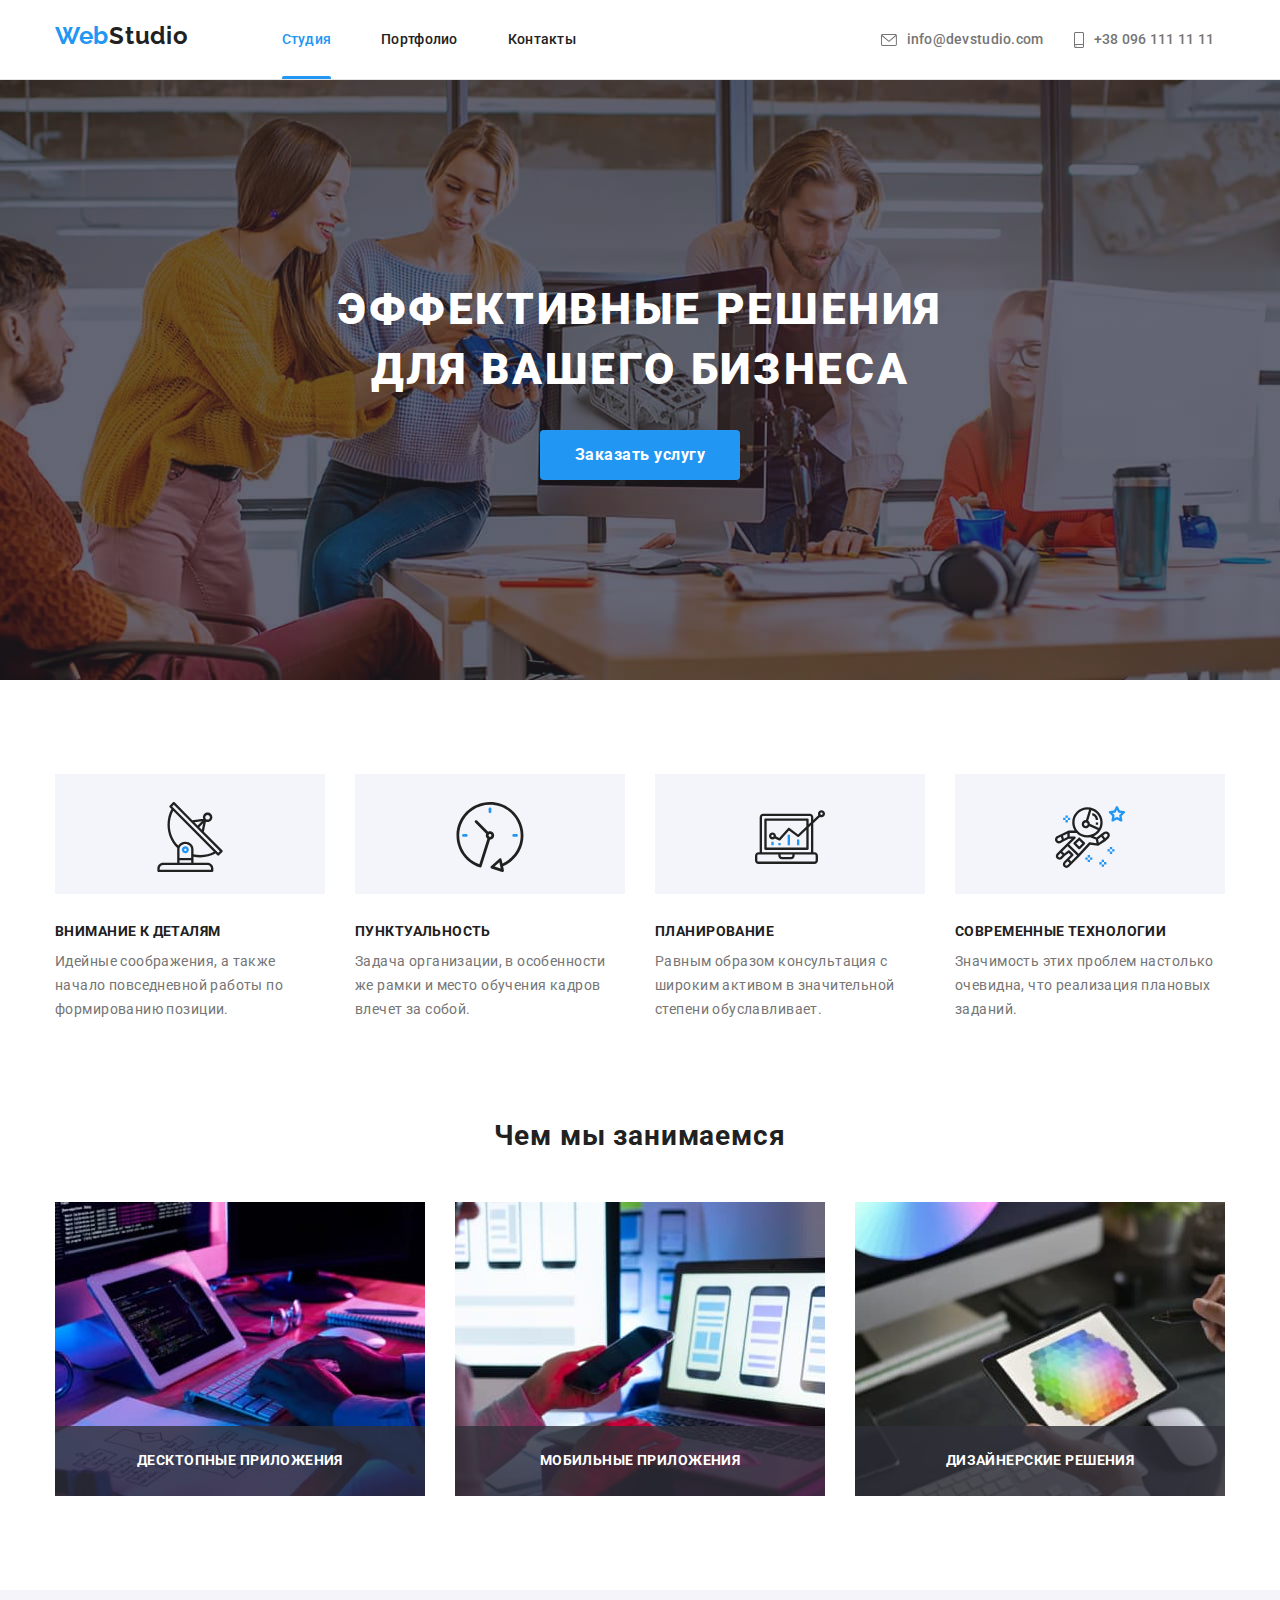
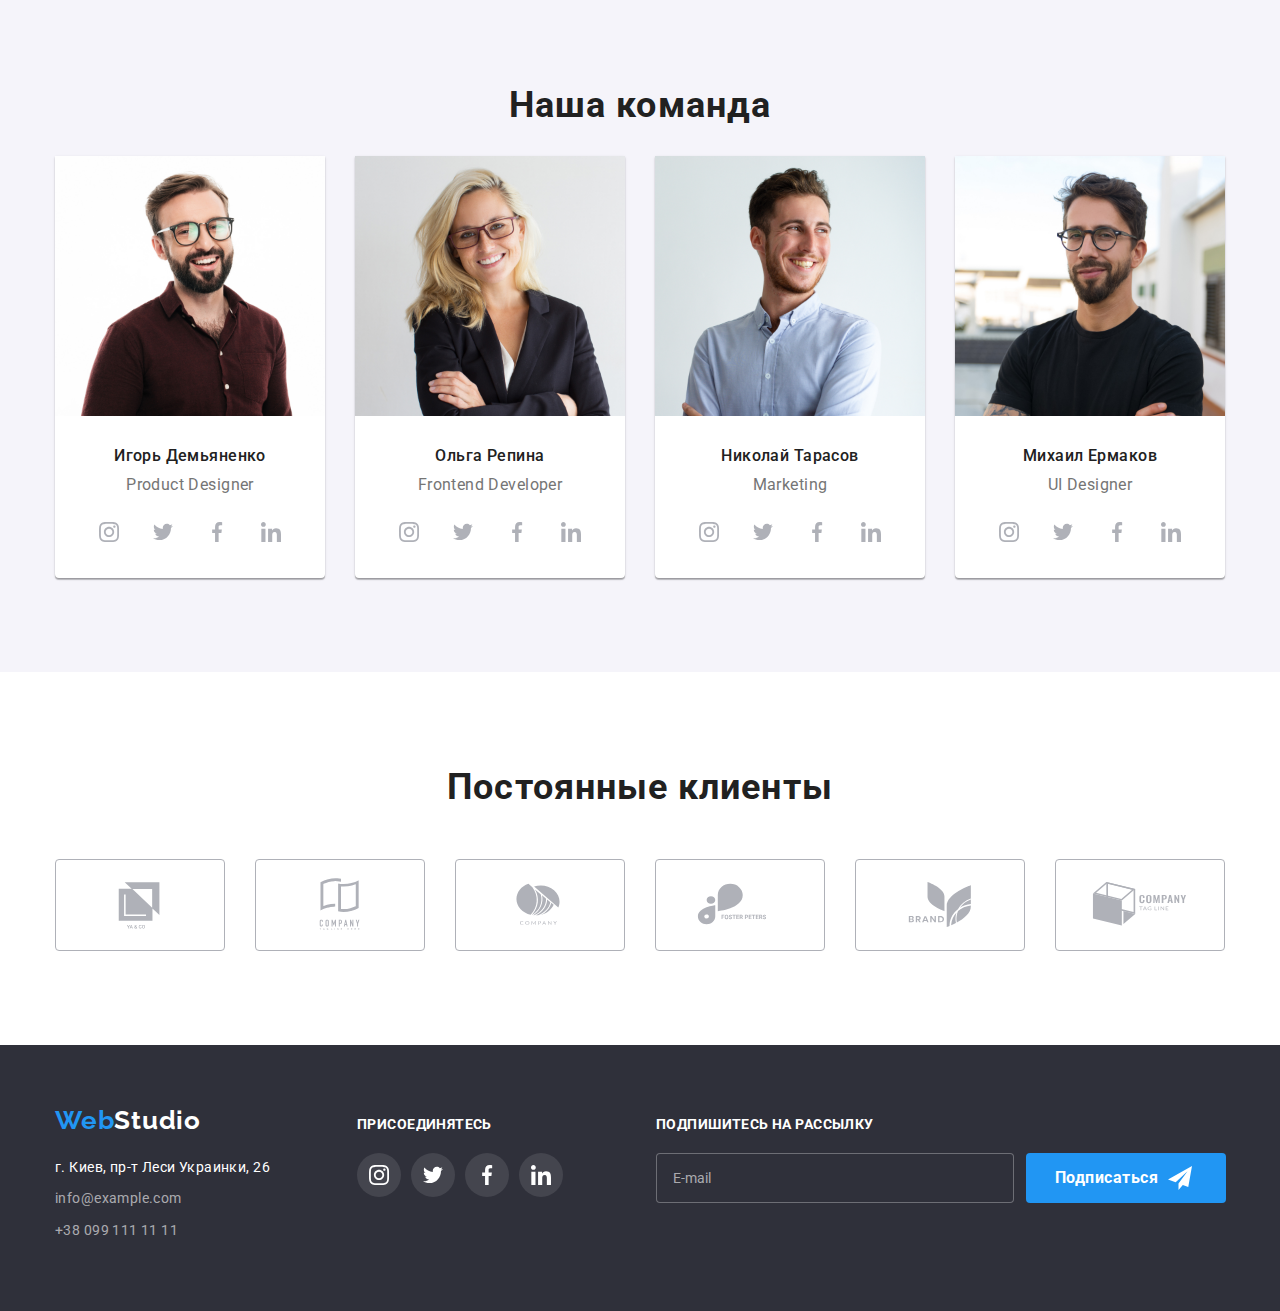
==== commit 51e0b433: "В секции адвантаж иконки установлены через свг спрайт" ====
--- a/index.html
+++ b/index.html
@@ -129,6 +129,9 @@
             <li
               class="advantages-content__item advantages-content__item--iconantenna"
             >
+              <svg width="70" height="70" class="section-advantages__icon">
+                <use href="./img/icons.svg#antenna"></use>
+              </svg>
               <h3 class="advantages-content__title">Внимание к деталям</h3>
               <p class="advantages-content__text">
                 Идейные соображения, а также начало повседневной работы по
@@ -138,6 +141,9 @@
             <li
               class="advantages-content__item advantages-content__item--iconclock"
             >
+              <svg width="70" height="70" class="section-advantages__icon">
+                <use href="./img/icons.svg#clock"></use>
+              </svg>
               <h3 class="advantages-content__title">Пунктуальность</h3>
               <p class="advantages-content__text">
                 Задача организации, в особенности же рамки и место обучения
@@ -147,6 +153,9 @@
             <li
               class="advantages-content__item advantages-content__item--icondiagram"
             >
+              <svg width="70" height="70" class="section-advantages__icon">
+                <use href="./img/icons.svg#diagram"></use>
+              </svg>
               <h3 class="advantages-content__title">Планирование</h3>
               <p class="advantages-content__text">
                 Равным образом консультация с широким активом в значительной
@@ -156,6 +165,9 @@
             <li
               class="advantages-content__item advantages-content__item--iconastronaut"
             >
+              <svg width="70" height="70" class="section-advantages__icon">
+                <use href="./img/icons.svg#astronaut"></use>
+              </svg>
               <h3 class="advantages-content__title">Современные технологии</h3>
               <p class="advantages-content__text">
                 Значимость этих проблем настолько очевидна, что реализация
@@ -174,6 +186,10 @@
               <div class="work-item__inner">
                 <img
                   class="work-item__img"
+                  srcset="
+                    ./img/sitecreation.jpg    1x,
+                    ./img/sitecreation-2x.jpg 2x
+                  "
                   src="./img/sitecreation.jpg"
                   alt="Создание сайта"
                   width="370"
@@ -187,6 +203,7 @@
               <div class="work-item__inner">
                 <img
                   class="work-item__img"
+                  srcset="./img/sitelayout.jpg 1x, ./img/sitelayout-2x.jpg 2x"
                   src="./img/sitelayout.jpg"
                   alt="Оформление сайта"
                   width="370"
@@ -200,6 +217,7 @@
               <div class="work-item__inner">
                 <img
                   class="work-item__img"
+                  srcset="./img/sitedesign.jpg 1x, ./img/sitedesign-2x.jpg 2x"
                   src="./img/sitedesign.jpg"
                   alt="Создание дизайна сайта"
                   width="370"
@@ -220,6 +238,10 @@
             <li class="team-list__item">
               <img
                 class="team-list__img"
+                srcset="
+                  ./img/igor-demyanenko.jpg    1x,
+                  ./img/igor-demyanenko-2x.jpg 2x
+                "
                 src="./img/igor-demyanenko.jpg"
                 alt="Мужчина в очках с бородкой и усами"
                 width="270"
@@ -260,6 +282,7 @@
             <li class="team-list__item">
               <img
                 class="team-list__img"
+                srcset="./img/olga-repina.jpg 1x, ./img/olga-repina-2x.jpg 2x"
                 src="./img/olga-repina.jpg"
                 alt="Девушка блондинка в очках улыбается"
                 width="270"
@@ -300,6 +323,10 @@
             <li class="team-list__item">
               <img
                 class="team-list__img"
+                srcset="
+                  ./img/nikolai-tarasov.jpg    1x,
+                  ./img/nikolai-tarasov-2x.jpg 2x
+                "
                 src="./img/nikolai-tarasov.jpg"
                 alt="Молодой мужчина улыбается"
                 width="270"
@@ -340,6 +367,10 @@
             <li class="team-list__item">
               <img
                 class="team-list__img"
+                srcset="
+                  ./img/mikhail-ermakov.jpg    1x,
+                  ./img/mikhail-ermakov-2x.jpg 2x
+                "
                 src="./img/mikhail-ermakov.jpg"
                 alt="Молодой мужчина с легкой улыбкой в очках"
                 width="270"
@@ -623,7 +654,7 @@
         </form>
       </div>
     </div>
-    <script src="./js/menu.js"></script>
+    <script src="./js/mobile-menu.js"></script>
     <script src="./js/modal.js"></script>
   </body>
 </html>
--- a/css/main.min.css
+++ b/css/main.min.css
@@ -1 +1 @@
-:root{--primary-text-color: #757575;--title-text-color: #212121;--accent-color: #2196f3;--footer-mail-tel-color: rgba(255, 255, 255, 0.6);--background-hero-footer-color: #2f303a;--background-page-color: #e5e5e5;--background-ourteam-color: #f5f4fa;--background-primary-color: #ffffff;--icon-primary-color: #afb1b8;--timing-function: cubic-bezier(0.4, 0, 0.2, 1)}body{background-color:var(--background-primary-color);color:var(--primary-text-color);font-family:Roboto,sans-serif;font-size:14px;line-height:1.7;letter-spacing:.03em}.list{list-style:none;text-decoration:none;padding:0;margin:0}h1,h2,h3,h4,h5,h6,p{margin:0;padding:0}img{margin:0;padding:0;display:block;width:100%;height:auto}.container{width:100%;padding:0 15px;margin:0 auto}@media screen and (min-width: 480px){.container{width:480px}}@media screen and (min-width: 768px){.container{width:768px}}@media screen and (min-width: 1200px){.container{width:1200px}}.title{font-weight:700;font-size:28px;line-height:1.19;text-align:center;letter-spacing:.03em;color:var(--title-text-color)}.btn-primary{width:200px;height:50px;border:none;border-radius:4px;background-color:var(--accent-color);color:var(--background-primary-color);cursor:pointer;font-weight:700;font-size:16px;line-height:1.86;letter-spacing:.03em}.logo{color:var(--title-text-color);font-family:"Raleway";font-style:normal;font-weight:700;font-size:24px;line-height:1.17;letter-spacing:.03em}.logo__web{color:var(--accent-color)}.header{background-color:var(--background-primary-color);border-bottom:1px solid var(--background-page-color)}@media screen and (min-width: 768px){.header{height:80px}}.wrapper-nav{display:flex;align-items:center}@media screen and (min-width: 768px){.wrapper-nav{display:inline-flex;padding-top:22px;padding-bottom:22px;margin-right:88px}}@media screen and (min-width: 1200px){.wrapper-nav{margin-right:93px}}.menu-open-btn{display:inline-flex;padding:0;margin:0;border:none;background-color:rgba(0,0,0,0);margin-left:auto;margin-top:10px;margin-bottom:10px}@media screen and (min-width: 768px){.menu-open-btn{display:none}}.menu-open-btn:hover{fill:var(--accent-color);cursor:pointer}.menu-close-btn{display:block;padding:0;border:none;background-color:rgba(0,0,0,0);margin-left:auto;margin-top:10px;margin-bottom:10px}@media screen and (min-width: 768px){.menu-close-btn{display:none}}.menu-close-btn:hover{fill:var(--accent-color);cursor:pointer}.mob-menu{position:fixed;top:0;left:0;display:flex;flex-direction:column;z-index:1;width:100vw;height:100vh;padding-left:40px;background-color:var(--background-primary-color);overflow-y:auto}@media screen and (min-width: 768px){.mob-menu{position:absolute;left:237px;width:max-content;padding:0;margin:0;height:48px;overflow-y:hidden}}.mob-menu.is-hidden{display:none}@media screen and (min-width: 768px){.mob-menu.is-hidden{display:inline-flex;flex-direction:row;align-items:center;height:79px;left:auto}}.header-nav{margin-left:-25px;margin-bottom:302px}@media screen and (min-width: 768px){.header-nav{display:flex;align-items:center;padding:0;padding-top:32px;margin:0;margin-right:75px;max-width:294px}}@media screen and (min-width: 1200px){.header-nav{margin-right:305px}}.site-nav{display:flex;flex-direction:column}@media screen and (min-width: 768px){.site-nav{display:flex;flex-direction:row;padding:0}}.site-nav__item{position:relative;width:max-content}.site-nav .site-nav__item:not(:last-child){margin-bottom:35px}@media screen and (min-width: 768px){.site-nav .site-nav__item:not(:last-child){margin-bottom:0;margin-right:50px}}.site-nav__link{font-weight:500;font-size:40px;line-height:1.17;letter-spacing:.02em;color:var(--title-text-color);transition:color 250ms var(--timing-function)}.site-nav__link::after{position:absolute;left:0;bottom:0;content:"";width:100%;height:4px;background-color:var(--accent-color);box-shadow:0px 4px 4px rgba(0,0,0,.25);border-radius:2px;opacity:0;transition:opacity 250ms var(--timing-function)}@media screen and (min-width: 768px){.site-nav__link{position:relative;display:block;height:48px;font-size:14px;line-height:1.14}}.site-nav__link:hover,.site-nav__link:focus{color:var(--accent-color)}.site-nav__link.current{color:var(--accent-color)}.site-nav__link.current::after{opacity:1}.auth-nav{display:flex;flex-direction:column-reverse;margin-left:-25px;margin-bottom:64px}@media screen and (min-width: 768px){.auth-nav{flex-direction:column;padding:0;margin:0;width:max-content}.auth-nav .auth-nav__item:not(:last-child){margin-bottom:10px}}@media screen and (min-width: 1200px){.auth-nav{flex-direction:row}.auth-nav .auth-nav__item:not(:last-child){margin-bottom:0}}.auth-nav__item{padding-left:10px}@media screen and (min-width: 768px){.auth-nav__item{display:flex;padding:0}}.auth-nav .auth-nav__item:not(:first-child){margin-bottom:20px}@media screen and (min-width: 768px){.auth-nav .auth-nav__item:not(:first-child){margin-bottom:0}}@media screen and (min-width: 1200px){.auth-nav .auth-nav__item:not(:first-child){margin-left:30px}}.auth-nav__link{color:var(--primary-text-color);font-weight:500;font-size:34px;line-height:1.18;letter-spacing:.02em;transition:color 250ms var(--timing-function)}@media screen and (min-width: 768px){.auth-nav__link{font-size:12px;line-height:14px}}.auth-nav__link:hover,.auth-nav__link:focus{color:var(--accent-color)}.auth-nav__link--color{fill:var(--accent-color)}.auth-nav__link--email{font-size:24px;line-height:1.17;color:var(--primary-text-color)}@media screen and (min-width: 768px){.auth-nav__link--email{display:inline-flex;align-items:center;font-size:12px;line-height:1.17}}@media screen and (min-width: 1200px){.auth-nav__link--email{font-size:14px;line-height:1.14}}.auth-nav__link--telcolor{color:var(--accent-color)}@media screen and (min-width: 768px){.auth-nav__link--telcolor{display:inline-flex;align-items:center;font-size:12px;line-height:1.17;color:var(--primary-text-color)}}@media screen and (min-width: 1200px){.auth-nav__link--telcolor{font-size:14px;line-height:1.14}}.auth-nav__icon{display:none}@media screen and (min-width: 768px){.auth-nav__icon{display:inline-flex;fill:currentColor;margin-right:10px}.auth-nav__icon .icon-envelope{width:14px;height:10px}.auth-nav__icon .icon-phone{width:10px;height:14px}}@media screen and (min-width: 1200px){.auth-nav__icon .icon-envelope{width:16px;height:12px}.auth-nav__icon .icon-phone{width:10px;height:16px}}.menu-soc__list{display:flex;flex-wrap:wrap;margin-left:-15px}@media screen and (min-width: 768px){.menu-soc__list{display:none}}.menu-soc__list .menu-soc__item:not(:last-child){margin-right:10px}.menu-soc__link{font-family:"Roboto";font-style:normal;font-weight:500;font-size:18px;line-height:22px;letter-spacing:.02em;color:var(--accent-color)}.menu-soc__link--line::after{content:"";width:22px;height:0px;left:135px;top:726px;margin-left:10px;border:1px solid rgba(33,33,33,.2);transform:rotate(90deg)}.no-scroll{overflow:hidden}.hero{height:400px;padding:118px 0;text-align:center;background-color:#c4c4c4;background-image:linear-gradient(to right, rgba(47, 48, 58, 0.4), rgba(47, 48, 58, 0.4)),url("../img/heroimg.jpg");background-repeat:repeat;background-position:center;background-size:cover}@media screen and (min-width: 768px){.hero{padding:118px 200px}}@media screen and (min-width: 1200px){.hero{max-width:1600px;height:600px;padding:200px 0;margin-left:auto;margin-right:auto}}.hero__iner{display:flex;flex-direction:column;align-items:center}@media screen and (min-width: 768px){.hero__iner{width:max-content}}@media screen and (min-width: 1200px){.hero__iner{max-width:1200px}}.hero__title{display:inline-block;max-width:360px;margin:auto;margin-bottom:30px;color:var(--background-primary-color);font-weight:900;font-size:26px;line-height:1.62;letter-spacing:.06em;text-align:center;text-transform:uppercase}@media screen and (min-width: 768px){.hero__title{margin:0;margin-bottom:30px}}@media screen and (min-width: 1200px){.hero__title{max-width:696px;font-size:44px;line-height:1.36}}.section-advantages{padding-top:60px;padding-bottom:60px}@media screen and (min-width: 1200px){.section-advantages{padding:94px 0}}.advantages-content{margin-bottom:-30px}@media screen and (min-width: 768px){.advantages-content{display:flex;flex-wrap:wrap;margin-left:-30px}}.advantages-content__item{margin-bottom:30px}@media screen and (min-width: 768px){.advantages-content__item{width:calc(50% - 30px);margin-left:30px;margin-bottom:30px}}@media screen and (min-width: 1200px){.advantages-content__item{width:calc(25% - 30px)}}.advantages-content__title{color:var(--title-text-color);font-weight:700;font-size:14px;line-height:1.14;letter-spacing:.03em;text-transform:uppercase;text-align:center;margin-bottom:10px}@media screen and (min-width: 768px){.advantages-content__title{text-align:left}}.advantages-content__item--iconantenna::before{content:"";height:120px;margin-bottom:30px;display:block;background-position:center;background-size:70px 70px;background-color:#f4f5fa;background-image:url("../img/antenna.svg");background-repeat:no-repeat}.advantages-content__item--iconclock::before{content:"";margin:auto;height:120px;background-image:url("../img/clock.svg");background-repeat:no-repeat;display:block;background-position:center;background-size:70px 70px;background-color:#f4f5fa;margin-bottom:30px;background-repeat:no-repeat}.advantages-content__item--icondiagram::before{content:"";margin:auto;height:120px;background-image:url("../img/diagram.svg");background-repeat:no-repeat;display:block;background-position:center;background-size:70px 70px;background-color:#f4f5fa;margin-bottom:30px;background-repeat:no-repeat}.advantages-content__item--iconastronaut::before{content:"";margin:auto;height:120px;background-image:url("../img/astronaut.svg");background-repeat:no-repeat;display:block;background-position:center;background-size:70px 70px;background-color:#f4f5fa;margin-bottom:30px;background-repeat:no-repeat}.advantages-content__text{font-size:14px;line-height:1.71;letter-spacing:.03em}@media screen and (min-width: 768px){.advantages-content__text{height:75px}}.section-work{display:none;padding-bottom:94px}@media screen and (min-width: 1200px){.section-work{display:block}}.section-work__title{margin-bottom:50px}.work-list{display:flex}.work-item__inner{position:relative}.work-list .work-list__item+.work-list__item{margin-left:30px}.work-item__text{font-weight:700;font-size:14px;line-height:1.14;text-align:center;letter-spacing:.03em;text-transform:uppercase;color:var(--background-primary-color)}.work-text__inner{position:absolute;bottom:0;display:flex;align-items:center;justify-content:center;width:370px;height:70px;background-color:rgba(47,48,58,.8)}.section-team{padding-top:60px;padding-bottom:60px;background-color:var(--background-ourteam-color)}@media screen and (min-width: 480px){.section-team .container{max-width:480px}}@media screen and (min-width: 768px){.section-team .container{max-width:768px}}@media screen and (min-width: 1200px){.section-team{padding-top:94px;padding-bottom:94px}.section-team .container{max-width:1200px}}.team-list{margin-bottom:-30px}@media screen and (min-width: 768px){.team-list{display:flex;flex-wrap:wrap;margin-right:-30px}}.team-list__item{background-color:var(--background-primary-color);border-radius:0px 0px 4px 4px;box-shadow:0px 1px 3px rgba(0,0,0,.12),0px 1px 1px rgba(0,0,0,.14),0px 2px 1px rgba(0,0,0,.2);padding-bottom:24px;margin-bottom:30px}@media screen and (min-width: 768px){.team-list__item{width:calc(50% - 30px);margin-right:30px}}@media screen and (min-width: 1200px){.team-list__item{width:calc(25% - 30px)}}.team-title{margin-bottom:30px;color:var(--title-text-color)}@media screen and (min-width: 768px){.team-title{line-height:1.18}}@media screen and (min-width: 1200px){.team-title{font-size:36px;line-height:1.17}}.team-list__img{margin-bottom:30px}.team-list__name{margin-bottom:10px;color:var(--title-text-color);font-weight:500;font-size:16px;line-height:1.19;text-align:center}.team-list__desc{margin-bottom:16px;font-weight:400;font-size:16px;line-height:1.19;text-align:center}.socials{display:flex;justify-content:center;margin-right:-10px}.socials__item{margin-right:10px}.socials__link{width:44px;height:44px;background-color:var(--background-primary-color);fill:var(--icon-primary-color);border-radius:50%;display:flex;justify-content:center;align-items:center;transition:background-color 250ms var(--timing-function),fill 250ms var(--timing-function)}.socials__link:hover,.socials__link:focus{background-color:var(--accent-color);fill:var(--background-primary-color)}.section-clients{padding:60px 0}@media screen and (min-width: 480px){.section-clients .container{max-width:480px}}@media screen and (min-width: 768px){.section-clients .container{max-width:768px}}@media screen and (min-width: 1200px){.section-clients{padding:94px 0}.section-clients .container{max-width:1200px}}.clients-title{margin-bottom:30px}@media screen and (min-width: 768px){.clients-title{line-height:1.18}}@media screen and (min-width: 1200px){.clients-title{margin-bottom:50px;font-size:36px;line-height:1.17}}.clients-list{display:flex;flex-wrap:wrap;margin-left:-30px;margin-bottom:-30px}.clients-item{width:calc(50% - 30px);margin-left:30px;margin-bottom:30px}@media screen and (min-width: 768px){.clients-item{width:calc(33.3333333333% - 30px)}}@media screen and (min-width: 1200px){.clients-item{width:calc(16.6666666667% - 30px)}}.clients-link{max-width:210px;height:92px;border:1px solid #afb1b8;fill:#afb1b8;border-radius:4px;display:flex;justify-content:center;align-items:center;transition:border 250ms var(--timing-function),fill 250ms var(--timing-function)}@media screen and (min-width: 768px){.clients-link{max-width:226px}}.clients-link:hover,.clients-link:focus{border:1px solid var(--accent-color);fill:var(--accent-color)}.footer{padding-top:60px;padding-bottom:60px;background-color:var(--background-hero-footer-color)}.footer-wrap{text-align:center}@media screen and (min-width: 1200px){.footer-wrap{display:flex;text-align:start}}.footer-inner{margin-bottom:60px}@media screen and (min-width: 768px){.footer-inner{display:inline-block;min-width:232px;margin:0}}@media screen and (min-width: 1200px){.footer-inner{margin-right:70px}}@media screen and (min-width: 768px){.footer-wrap__iner{display:flex;justify-content:space-around;margin-bottom:60px}}@media screen and (min-width: 1200px){.footer-wrap__iner{margin-bottom:0}}.footer-inner__logo{display:inline-block;min-width:154px;margin-bottom:20px;color:var(--background-primary-color)}@media screen and (min-width: 1200px){.footer-inner__logo{height:31px;min-width:145px;margin-right:0;font-size:26px}}.address-list__item{margin-bottom:8px}.address-list__adress{color:var(--background-primary-color);font-style:normal}@media screen and (min-width: 1200px){.address-list__adress{max-width:100%}}.address-list__link{color:var(--footer-mail-tel-color);font-style:normal;transition:color 250ms var(--timing-function)}.address-list__link:hover,.address-list__link:focus{color:var(--accent-color)}.footer-soc{margin-bottom:60px}@media screen and (min-width: 768px){.footer-soc{display:inline-block;min-width:206px;padding-top:5px;margin:0}}@media screen and (min-width: 1200px){.footer-soc{padding-top:12px;margin-right:93px}}.footer-soc__title{font-weight:700;font-size:14px;line-height:1.14;text-transform:uppercase;color:var(--background-primary-color);margin-bottom:20px}.socials{margin-right:-10px}.socials__link--color{background-color:rgba(255,255,255,.1);fill:var(--background-primary-color);transition:background-color 250ms var(--timing-function)}.footer-subscribe{display:flex;flex-direction:column;align-items:center}@media screen and (min-width: 768px){.footer-subscribe{max-width:450px;margin-left:auto;margin-right:auto}}@media screen and (min-width: 1200px){.footer-subscribe{margin:0;position:relative;align-items:flex-start;min-width:570px;height:86px;margin-top:12px}}.footer-subscribe__title{margin-bottom:20px;font-size:14px;line-height:1.14;letter-spacing:.03em;text-transform:uppercase;color:var(--background-primary-color)}.footer-subscribe__email{width:100%}@media screen and (min-width: 1200px){.footer-subscribe__email{max-width:358px}}.footer-subscribe__input{padding-left:16px;margin-bottom:20px;width:100%;height:50px;border:1px solid rgba(255,255,255,.3);border-radius:4px;color:var(--background-primary-color);background-color:var(--background-hero-footer-color)}@media screen and (min-width: 1200px){.footer-subscribe__input{margin-bottom:0}}.footer-subscribe__input::placeholder{font-family:"Roboto";font-style:normal;color:rgba(255,255,255,.6)}.btn-subscribe{padding-top:10px;padding-bottom:10px;padding-left:29px;display:flex;align-items:center;text-align:center}@media screen and (min-width: 1200px){.btn-subscribe{position:absolute;bottom:0;right:0}}.btn-subscribe::after{content:"";display:inline-block;width:24px;height:24px;margin-left:10px;background-image:url("../img/iconsend.svg");background-repeat:no-repeat}.backdrop{position:fixed;top:0;left:0;width:100%;height:100%;background-color:rgba(0,0,0,.2);opacity:1;transition:opacity 250ms var(--timing-function)}.backdrop.is-hidden{opacity:0;pointer-events:none}.backdrop.is-hidden .modal{transform:translate(-50%, -50%) scale(1.1)}.modal{position:absolute;top:50%;left:50%;padding:40px;width:528px;height:581px;background-color:var(--background-primary-color);box-shadow:0px 1px 3px rgba(0,0,0,.12),0px 1px 1px rgba(0,0,0,.14),0px 2px 1px rgba(0,0,0,.2);border-radius:4px;transform:translate(-50%, -50%) scale(1);transition:transform 250ms var(--timing-function)}.modal-button{position:absolute;top:0;right:0;width:30px;height:30px;display:flex;justify-content:center;align-items:center;background-color:var(--background-primary-color);border:1px solid rgba(0,0,0,.1);border-radius:50%;padding:6px 0;margin-top:8px;margin-right:8px;transform:rotate(0);transition:transform 250ms var(--timing-function)}.modal-button:hover{cursor:pointer;transform:rotate(180deg);fill:#2196f3}.modal-titel{margin-bottom:12px;font-weight:700;font-size:20px;line-height:1.15;text-align:center;letter-spacing:.03em;color:#212121}.modal-field{display:flex;flex-direction:column}.modal-field__label{position:relative}.modal-field__text{display:block;margin-bottom:4px;font-size:12px;line-height:1.17;letter-spacing:.01em;color:var(--primary-text-color)}.modal-field__inner{position:relative;margin:0 0 10px 0}.modal-field__label--margin{margin:0 0 20px 0}.modal-field__item{position:relative}.modal-field__input{width:100%;margin:0;padding:10px 0px 10px 42px;outline:none;border:1px solid rgba(33,33,33,.2);border-radius:4px;padding-left:35px;transition:border 250ms var(--timing-function)}.modal-field__icon{position:absolute;top:50%;left:12px;transform:translateY(-50%);display:inline-block;width:18px;height:18px;fill:#212121;transition:fill 250ms var(--timing-function)}.modal-field__input:focus{border:1px solid #2196f3;cursor:pointer}.modal-field__input:focus~.modal-field__icon{fill:#2196f3}.textarea{width:100%;height:120px;padding:12px 16px;outline:none;border:1px solid rgba(33,33,33,.2);border-radius:4px;resize:none}.textarea:placeholder-shown{font-size:12px;line-height:1.17;letter-spacing:.01em;padding:12px 16px}.checkbox-label{position:relative;display:flex;align-items:center;margin:0 auto 30px}.checkbox-label__input{position:absolute;width:1px;height:1px;margin:-1px;border:0;padding:0;clip:rect(0 0 0 0);overflow:hidden}.checkbox-label__icon{display:flex;align-items:center;width:16px;height:15px;margin-right:6px;fill:rgba(0,0,0,0);border:3px solid #212121;border-radius:4px;background-color:#fff;transition:background-color 250ms var(--timing-function),fill 250ms var(--timing-function)}.checkbox-label__input:checked+.checkbox-label__icon{background-color:#2196f3;border:none;fill:var(--background-primary-color)}.checkbox-label__text{color:var(--primary-text-color)}.checkbox-label__desc{color:var(--accent-color);text-decoration:underline}.modal-btn{padding:10px 55px;margin:auto;box-shadow:0px 4px 4px rgba(0,0,0,.15);border-radius:4px}.btn-primary__text{display:block;letter-spacing:.06em}.section-portfolio{padding-top:60px;padding-bottom:60px}.portfolio-button{display:flex;flex-wrap:wrap;margin-left:-8px;margin-bottom:25px}@media screen and (min-width: 768px){.portfolio-button{flex-wrap:nowrap;padding-bottom:16px;margin-bottom:14px;justify-content:center}}.portfolio-button .item{margin-left:8px;margin-bottom:15px}@media screen and (min-width: 768px){.portfolio-button .item{margin-bottom:0}}.button{display:block;padding:0;border:none;border-radius:4px;background-color:var(--background-ourteam-color);color:var(--title-text-color);cursor:pointer;font-family:Roboto,sans-serif;font-weight:500;font-size:16px;line-height:1.6;text-align:center;letter-spacing:.03em;transition:background-color 250ms var(--timing-function),color 250ms var(--timing-function)}.button:hover,.button:focus{background-color:var(--accent-color);color:var(--background-primary-color);box-shadow:0px 3px 1px rgba(0,0,0,.1),0px 1px 2px rgba(0,0,0,.08),0px 2px 2px rgba(0,0,0,.12)}.item .button-all{width:73px;height:38px}.item .button-websaite{width:128px;height:38px}.item .button-applications{width:145px;height:38px}.item .button-design{width:103px;height:38px}.item .button-marketing{width:130px;height:38px}@media screen and (min-width: 768px){.portfolio-list{display:flex;flex-wrap:wrap;margin-right:-30px;margin-bottom:-30px}}.portfolio-item{margin-bottom:30px;border-bottom:1px solid #eee}@media screen and (min-width: 768px){.portfolio-item{margin-right:30px;width:calc(50% - 30px);height:440px}}@media screen and (min-width: 1200px){.portfolio-item{width:calc(33.3333333333% - 30px);height:404px}}.portfolio-link:hover{box-shadow:0px 1px 1px rgba(0,0,0,.12),0px 4px 4px rgba(0,0,0,.06),1px 4px 6px rgba(0,0,0,.16)}.portfolio-title{color:var(--title-text-color);font-weight:700;font-size:18px;line-height:2;letter-spacing:.06em}.portfolio-title-text{padding:20px 24px}.text-portfolio{color:var(--primary-text-color);font-size:16px;line-height:1.8;letter-spacing:.03em}.portfolio-thumb{height:294px;position:relative;overflow:hidden}.portfolio-action-text{position:absolute;top:0;width:100%;height:100%;font-weight:400;font-size:18px;line-height:1.6;letter-spacing:.03em;color:#fff;background-color:rgba(33,150,243,.9);padding:77px 24px;transform:translateY(100%);transition:transform 250ms var(--timing-function)}@media screen and (min-width: 768px){.portfolio-action-text{padding:49px 24px 77px 24px}}@media screen and (min-width: 1200px){.portfolio-action-text{padding:63px 24px}}.portfolio-link:hover .portfolio-action-text,.portfolio-link:focus .portfolio-action-text{transform:translateY(0)}/*# sourceMappingURL=main.min.css.map */+:root{--primary-text-color: #757575;--title-text-color: #212121;--accent-color: #2196f3;--footer-mail-tel-color: rgba(255, 255, 255, 0.6);--background-hero-footer-color: #2f303a;--background-page-color: #e5e5e5;--background-ourteam-color: #f5f4fa;--background-primary-color: #ffffff;--icon-primary-color: #afb1b8;--timing-function: cubic-bezier(0.4, 0, 0.2, 1)}body{background-color:var(--background-primary-color);color:var(--primary-text-color);font-family:Roboto,sans-serif;font-size:14px;line-height:1.7;letter-spacing:.03em}.list{list-style:none;text-decoration:none;padding:0;margin:0}h1,h2,h3,h4,h5,h6,p{margin:0;padding:0}img{margin:0;padding:0;display:block;width:100%;height:auto}.container{width:100%;padding:0 15px;margin:0 auto}@media screen and (min-width: 480px){.container{width:480px}}@media screen and (min-width: 768px){.container{width:768px}}@media screen and (min-width: 1200px){.container{width:1200px}}.title{font-weight:700;font-size:28px;line-height:1.19;text-align:center;letter-spacing:.03em;color:var(--title-text-color)}.btn-primary{width:200px;height:50px;border:none;border-radius:4px;background-color:var(--accent-color);color:var(--background-primary-color);cursor:pointer;font-weight:700;font-size:16px;line-height:1.86;letter-spacing:.03em}.logo{color:var(--title-text-color);font-family:"Raleway";font-style:normal;font-weight:700;font-size:24px;line-height:1.17;letter-spacing:.03em}.logo__web{color:var(--accent-color)}.header{background-color:var(--background-primary-color);border-bottom:1px solid var(--background-page-color)}@media screen and (min-width: 768px){.header{height:80px}}.wrapper-nav{display:flex;align-items:center}@media screen and (min-width: 768px){.wrapper-nav{display:inline-flex;padding-top:22px;padding-bottom:22px;margin-right:88px}}@media screen and (min-width: 1200px){.wrapper-nav{margin-right:93px}}.menu-open-btn{display:inline-flex;padding:0;margin:0;border:none;background-color:rgba(0,0,0,0);margin-left:auto;margin-top:10px;margin-bottom:10px}@media screen and (min-width: 768px){.menu-open-btn{display:none}}.menu-open-btn:hover{fill:var(--accent-color);cursor:pointer}.menu-close-btn{display:block;padding:0;border:none;background-color:rgba(0,0,0,0);margin-left:auto;margin-top:10px;margin-bottom:10px}@media screen and (min-width: 768px){.menu-close-btn{display:none}}.menu-close-btn:hover{fill:var(--accent-color);cursor:pointer}.mob-menu{position:fixed;top:0;left:0;display:flex;flex-direction:column;z-index:1;width:100vw;height:100vh;padding-left:40px;background-color:var(--background-primary-color);overflow-y:auto}@media screen and (min-width: 768px){.mob-menu{position:absolute;left:237px;width:max-content;padding:0;margin:0;height:48px;overflow-y:hidden}}.mob-menu.is-hidden{display:none}@media screen and (min-width: 768px){.mob-menu.is-hidden{display:inline-flex;flex-direction:row;align-items:center;height:79px;left:auto}}.header-nav{margin-left:-25px;margin-bottom:302px}@media screen and (min-width: 768px){.header-nav{display:flex;align-items:center;padding:0;padding-top:32px;margin:0;margin-right:75px;max-width:294px}}@media screen and (min-width: 1200px){.header-nav{margin-right:305px}}.site-nav{display:flex;flex-direction:column}@media screen and (min-width: 768px){.site-nav{display:flex;flex-direction:row;padding:0}}.site-nav__item{position:relative;width:max-content}.site-nav .site-nav__item:not(:last-child){margin-bottom:35px}@media screen and (min-width: 768px){.site-nav .site-nav__item:not(:last-child){margin-bottom:0;margin-right:50px}}.site-nav__link{font-weight:500;font-size:40px;line-height:1.17;letter-spacing:.02em;color:var(--title-text-color);transition:color 250ms var(--timing-function)}.site-nav__link::after{position:absolute;left:0;bottom:0;content:"";width:100%;height:4px;background-color:var(--accent-color);box-shadow:0px 4px 4px rgba(0,0,0,.25);border-radius:2px;opacity:0;transition:opacity 250ms var(--timing-function)}@media screen and (min-width: 768px){.site-nav__link{position:relative;display:block;height:48px;font-size:14px;line-height:1.14}}.site-nav__link:hover,.site-nav__link:focus{color:var(--accent-color)}.site-nav__link.current{color:var(--accent-color)}.site-nav__link.current::after{opacity:1}.auth-nav{display:flex;flex-direction:column-reverse;margin-left:-25px;margin-bottom:64px}@media screen and (min-width: 768px){.auth-nav{flex-direction:column;padding:0;margin:0;width:max-content}.auth-nav .auth-nav__item:not(:last-child){margin-bottom:10px}}@media screen and (min-width: 1200px){.auth-nav{flex-direction:row}.auth-nav .auth-nav__item:not(:last-child){margin-bottom:0}}.auth-nav__item{padding-left:10px}@media screen and (min-width: 768px){.auth-nav__item{display:flex;padding:0}}.auth-nav .auth-nav__item:not(:first-child){margin-bottom:20px}@media screen and (min-width: 768px){.auth-nav .auth-nav__item:not(:first-child){margin-bottom:0}}@media screen and (min-width: 1200px){.auth-nav .auth-nav__item:not(:first-child){margin-left:30px}}.auth-nav__link{color:var(--primary-text-color);font-weight:500;font-size:34px;line-height:1.18;letter-spacing:.02em;transition:color 250ms var(--timing-function)}@media screen and (min-width: 768px){.auth-nav__link{font-size:12px;line-height:14px}}.auth-nav__link:hover,.auth-nav__link:focus{color:var(--accent-color)}.auth-nav__link--color{fill:var(--accent-color)}.auth-nav__link--email{font-size:24px;line-height:1.17;color:var(--primary-text-color)}@media screen and (min-width: 768px){.auth-nav__link--email{display:inline-flex;align-items:center;font-size:12px;line-height:1.17}}@media screen and (min-width: 1200px){.auth-nav__link--email{font-size:14px;line-height:1.14}}.auth-nav__link--telcolor{color:var(--accent-color)}@media screen and (min-width: 768px){.auth-nav__link--telcolor{display:inline-flex;align-items:center;font-size:12px;line-height:1.17;color:var(--primary-text-color)}}@media screen and (min-width: 1200px){.auth-nav__link--telcolor{font-size:14px;line-height:1.14}}.auth-nav__icon{display:none}@media screen and (min-width: 768px){.auth-nav__icon{display:inline-flex;fill:currentColor;margin-right:10px}.auth-nav__icon .icon-envelope{width:14px;height:10px}.auth-nav__icon .icon-phone{width:10px;height:14px}}@media screen and (min-width: 1200px){.auth-nav__icon .icon-envelope{width:16px;height:12px}.auth-nav__icon .icon-phone{width:10px;height:16px}}.menu-soc__list{display:flex;flex-wrap:wrap;margin-left:-15px}@media screen and (min-width: 768px){.menu-soc__list{display:none}}.menu-soc__list .menu-soc__item:not(:last-child){margin-right:10px}.menu-soc__link{font-family:"Roboto";font-style:normal;font-weight:500;font-size:18px;line-height:22px;letter-spacing:.02em;color:var(--accent-color)}.menu-soc__link--line::after{content:"";width:22px;height:0px;left:135px;top:726px;margin-left:10px;border:1px solid rgba(33,33,33,.2);transform:rotate(90deg)}.no-scroll{overflow:hidden}.hero{height:400px;padding:118px 0;text-align:center;background-color:#c4c4c4;background-image:linear-gradient(to right, rgba(47, 48, 58, 0.4), rgba(47, 48, 58, 0.4)),url("../img/heroimg-mob.jpg");background-repeat:repeat;background-position:center;background-size:cover}@media(min-device-pixel-ratio: 2),(min-resolution: 192dpi),(min-resolution: 2dppx){.hero{background-image:linear-gradient(to right, rgba(47, 48, 58, 0.4), rgba(47, 48, 58, 0.4)),url("../img/heroimg-mob-2x.jpg")}}@media screen and (min-width: 768px){.hero{padding:118px 200px;background-image:linear-gradient(to right, rgba(47, 48, 58, 0.4), rgba(47, 48, 58, 0.4)),url("../img/heroimg-tab.jpg")}}@media screen and (min-width: 768px)and (min-device-pixel-ratio: 2),screen and (min-width: 768px)and (min-resolution: 192dpi),screen and (min-width: 768px)and (min-resolution: 2dppx){.hero{background-image:linear-gradient(to right, rgba(47, 48, 58, 0.4), rgba(47, 48, 58, 0.4)),url("../img/heroimg-tab-2x.jpg")}}@media screen and (min-width: 1200px){.hero{max-width:1600px;height:600px;padding:200px 0;margin-left:auto;margin-right:auto;background-image:linear-gradient(to right, rgba(47, 48, 58, 0.4), rgba(47, 48, 58, 0.4)),url("../img/heroimg.jpg")}}@media screen and (min-width: 1200px)and (min-device-pixel-ratio: 2),screen and (min-width: 1200px)and (min-resolution: 192dpi),screen and (min-width: 1200px)and (min-resolution: 2dppx){.hero{background-image:linear-gradient(to right, rgba(47, 48, 58, 0.4), rgba(47, 48, 58, 0.4)),url("../img/heroimg-2x.jpg")}}.hero__iner{display:flex;flex-direction:column;align-items:center}@media screen and (min-width: 768px){.hero__iner{width:max-content}}@media screen and (min-width: 1200px){.hero__iner{max-width:1200px}}.hero__title{display:inline-block;max-width:360px;margin:auto;margin-bottom:30px;color:var(--background-primary-color);font-weight:900;font-size:26px;line-height:1.62;letter-spacing:.06em;text-align:center;text-transform:uppercase}@media screen and (min-width: 768px){.hero__title{margin:0;margin-bottom:30px}}@media screen and (min-width: 1200px){.hero__title{max-width:696px;font-size:44px;line-height:1.36}}.section-advantages{padding-top:60px;padding-bottom:60px}@media screen and (min-width: 1200px){.section-advantages{padding:94px 0}}.advantages-content{margin-bottom:-30px}@media screen and (min-width: 768px){.advantages-content{display:flex;flex-wrap:wrap;margin-left:-30px}}.advantages-content__item{position:relative;margin-bottom:30px}.advantages-content__item::before{content:"";height:120px;margin-bottom:30px;display:block;background-color:#f4f5fa}@media screen and (min-width: 768px){.advantages-content__item{width:calc(50% - 30px);margin-left:30px;margin-bottom:30px}}@media screen and (min-width: 1200px){.advantages-content__item{width:calc(25% - 30px)}}.section-advantages__icon{position:absolute;top:25%;left:50%;transform:translate(-50%, -50%)}.advantages-content__title{color:var(--title-text-color);font-weight:700;font-size:14px;line-height:1.14;letter-spacing:.03em;text-transform:uppercase;text-align:center;margin-bottom:10px}@media screen and (min-width: 768px){.advantages-content__title{text-align:left}}.advantages-content__text{font-size:14px;line-height:1.71;letter-spacing:.03em}@media screen and (min-width: 768px){.advantages-content__text{height:75px}}.section-work{display:none;padding-bottom:94px}@media screen and (min-width: 1200px){.section-work{display:block}}.section-work__title{margin-bottom:50px}.work-list{display:flex}.work-item__inner{position:relative}.work-list .work-list__item+.work-list__item{margin-left:30px}.work-item__text{font-weight:700;font-size:14px;line-height:1.14;text-align:center;letter-spacing:.03em;text-transform:uppercase;color:var(--background-primary-color)}.work-text__inner{position:absolute;bottom:0;display:flex;align-items:center;justify-content:center;width:370px;height:70px;background-color:rgba(47,48,58,.8)}.section-team{padding-top:60px;padding-bottom:60px;background-color:var(--background-ourteam-color)}@media screen and (min-width: 480px){.section-team .container{max-width:480px}}@media screen and (min-width: 768px){.section-team .container{max-width:768px}}@media screen and (min-width: 1200px){.section-team{padding-top:94px;padding-bottom:94px}.section-team .container{max-width:1200px}}.team-list{margin-bottom:-30px}@media screen and (min-width: 768px){.team-list{display:flex;flex-wrap:wrap;margin-right:-30px}}.team-list__item{background-color:var(--background-primary-color);border-radius:0px 0px 4px 4px;box-shadow:0px 1px 3px rgba(0,0,0,.12),0px 1px 1px rgba(0,0,0,.14),0px 2px 1px rgba(0,0,0,.2);padding-bottom:24px;margin-bottom:30px}@media screen and (min-width: 768px){.team-list__item{width:calc(50% - 30px);margin-right:30px}}@media screen and (min-width: 1200px){.team-list__item{width:calc(25% - 30px)}}.team-title{margin-bottom:30px;color:var(--title-text-color)}@media screen and (min-width: 768px){.team-title{line-height:1.18}}@media screen and (min-width: 1200px){.team-title{font-size:36px;line-height:1.17}}.team-list__img{margin-bottom:30px}.team-list__name{margin-bottom:10px;color:var(--title-text-color);font-weight:500;font-size:16px;line-height:1.19;text-align:center}.team-list__desc{margin-bottom:16px;font-weight:400;font-size:16px;line-height:1.19;text-align:center}.socials{display:flex;justify-content:center;margin-right:-10px}.socials__item{margin-right:10px}.socials__link{width:44px;height:44px;background-color:var(--background-primary-color);fill:var(--icon-primary-color);border-radius:50%;display:flex;justify-content:center;align-items:center;transition:background-color 250ms var(--timing-function),fill 250ms var(--timing-function)}.socials__link:hover,.socials__link:focus{background-color:var(--accent-color);fill:var(--background-primary-color)}.section-clients{padding:60px 0}@media screen and (min-width: 480px){.section-clients .container{max-width:480px}}@media screen and (min-width: 768px){.section-clients .container{max-width:768px}}@media screen and (min-width: 1200px){.section-clients{padding:94px 0}.section-clients .container{max-width:1200px}}.clients-title{margin-bottom:30px}@media screen and (min-width: 768px){.clients-title{line-height:1.18}}@media screen and (min-width: 1200px){.clients-title{margin-bottom:50px;font-size:36px;line-height:1.17}}.clients-list{display:flex;flex-wrap:wrap;margin-left:-30px;margin-bottom:-30px}.clients-item{width:calc(50% - 30px);margin-left:30px;margin-bottom:30px}@media screen and (min-width: 768px){.clients-item{width:calc(33.3333333333% - 30px)}}@media screen and (min-width: 1200px){.clients-item{width:calc(16.6666666667% - 30px)}}.clients-link{max-width:210px;height:92px;border:1px solid #afb1b8;fill:#afb1b8;border-radius:4px;display:flex;justify-content:center;align-items:center;transition:border 250ms var(--timing-function),fill 250ms var(--timing-function)}@media screen and (min-width: 768px){.clients-link{max-width:226px}}.clients-link:hover,.clients-link:focus{border:1px solid var(--accent-color);fill:var(--accent-color)}.footer{padding-top:60px;padding-bottom:60px;background-color:var(--background-hero-footer-color)}.footer-wrap{text-align:center}@media screen and (min-width: 1200px){.footer-wrap{display:flex;text-align:start}}.footer-inner{margin-bottom:60px}@media screen and (min-width: 768px){.footer-inner{display:inline-block;min-width:232px;margin:0}}@media screen and (min-width: 1200px){.footer-inner{margin-right:70px}}@media screen and (min-width: 768px){.footer-wrap__iner{display:flex;justify-content:space-around;margin-bottom:60px}}@media screen and (min-width: 1200px){.footer-wrap__iner{margin-bottom:0}}.footer-inner__logo{display:inline-block;min-width:154px;margin-bottom:20px;color:var(--background-primary-color)}@media screen and (min-width: 1200px){.footer-inner__logo{height:31px;min-width:145px;margin-right:0;font-size:26px}}.address-list__item{margin-bottom:8px}.address-list__adress{color:var(--background-primary-color);font-style:normal}@media screen and (min-width: 1200px){.address-list__adress{max-width:100%}}.address-list__link{color:var(--footer-mail-tel-color);font-style:normal;transition:color 250ms var(--timing-function)}.address-list__link:hover,.address-list__link:focus{color:var(--accent-color)}.footer-soc{margin-bottom:60px}@media screen and (min-width: 768px){.footer-soc{display:inline-block;min-width:206px;padding-top:5px;margin:0}}@media screen and (min-width: 1200px){.footer-soc{padding-top:12px;margin-right:93px}}.footer-soc__title{font-weight:700;font-size:14px;line-height:1.14;text-transform:uppercase;color:var(--background-primary-color);margin-bottom:20px}.socials{margin-right:-10px}.socials__link--color{background-color:rgba(255,255,255,.1);fill:var(--background-primary-color);transition:background-color 250ms var(--timing-function)}.footer-subscribe{display:flex;flex-direction:column;align-items:center}@media screen and (min-width: 768px){.footer-subscribe{max-width:450px;margin-left:auto;margin-right:auto}}@media screen and (min-width: 1200px){.footer-subscribe{margin:0;position:relative;align-items:flex-start;min-width:570px;height:86px;margin-top:12px}}.footer-subscribe__title{margin-bottom:20px;font-size:14px;line-height:1.14;letter-spacing:.03em;text-transform:uppercase;color:var(--background-primary-color)}.footer-subscribe__email{width:100%}@media screen and (min-width: 1200px){.footer-subscribe__email{max-width:358px}}.footer-subscribe__input{padding-left:16px;margin-bottom:20px;width:100%;height:50px;border:1px solid rgba(255,255,255,.3);border-radius:4px;color:var(--background-primary-color);background-color:var(--background-hero-footer-color)}@media screen and (min-width: 1200px){.footer-subscribe__input{margin-bottom:0}}.footer-subscribe__input::placeholder{font-family:"Roboto";font-style:normal;color:rgba(255,255,255,.6)}.btn-subscribe{padding-top:10px;padding-bottom:10px;padding-left:29px;display:flex;align-items:center;text-align:center}@media screen and (min-width: 1200px){.btn-subscribe{position:absolute;bottom:0;right:0}}.btn-subscribe::after{content:"";display:inline-block;width:24px;height:24px;margin-left:10px;background-image:url("../img/iconsend.svg");background-repeat:no-repeat}.backdrop{position:fixed;top:0;left:0;z-index:30;width:100%;height:100%;background-color:rgba(0,0,0,.2);opacity:1;transition:opacity 250ms var(--timing-function)}.backdrop.is-hidden{opacity:0;pointer-events:none}.backdrop.is-hidden .modal{transform:translate(-50%, -50%) scale(1.1)}.modal{position:absolute;top:50%;left:50%;padding:40px;width:auto;height:auto;background-color:var(--background-primary-color);box-shadow:0px 1px 3px rgba(0,0,0,.12),0px 1px 1px rgba(0,0,0,.14),0px 2px 1px rgba(0,0,0,.2);border-radius:4px;transform:translate(-50%, -50%) scale(1);transition:transform 250ms var(--timing-function)}@media screen and (min-width: 480px){.modal{min-width:450px}}@media screen and (min-width: 1200px){.modal{min-width:528px}}.modal-button{position:absolute;top:0;right:0;width:30px;height:30px;display:flex;justify-content:center;align-items:center;background-color:var(--background-primary-color);border:1px solid rgba(0,0,0,.1);border-radius:50%;padding:6px 0;margin-top:8px;margin-right:8px;transform:rotate(0);transition:transform 250ms var(--timing-function)}.modal-button:hover{cursor:pointer;transform:rotate(180deg);fill:#2196f3}.modal-titel{margin-bottom:12px;font-weight:700;font-size:20px;line-height:1.5;text-align:center;letter-spacing:.03em;color:#212121}@media screen and (min-width: 1200px){.modal-titel{line-height:1.15}}.modal-field{display:flex;flex-direction:column}.modal-field__label{position:relative}.modal-field__text{display:block;margin-bottom:4px;font-size:12px;line-height:1.17;letter-spacing:.01em;color:var(--primary-text-color)}.modal-field__inner{position:relative;margin:0 0 10px 0}.modal-field__label--margin{margin:0 0 20px 0}.modal-field__item{position:relative}.modal-field__input{width:-webkit-fill-available;margin:0;padding:10px 0px 10px 42px;outline:none;border:1px solid rgba(33,33,33,.2);border-radius:4px;padding-left:35px;transition:border 250ms var(--timing-function)}.modal-field__icon{position:absolute;top:50%;left:12px;transform:translateY(-50%);display:inline-block;width:18px;height:18px;fill:#212121;transition:fill 250ms var(--timing-function)}.modal-field__input:focus{border:1px solid #2196f3;cursor:pointer}.modal-field__input:focus~.modal-field__icon{fill:#2196f3}.textarea{width:100%;height:120px;padding:12px 16px;outline:none;border:1px solid rgba(33,33,33,.2);border-radius:4px;resize:none}.textarea:placeholder-shown{font-size:12px;line-height:1.17;letter-spacing:.01em;padding:12px 16px}.checkbox-label{position:relative;display:flex;align-items:center;font-size:12px;line-height:1.17;margin:0 auto 30px}@media screen and (min-width: 1200px){.checkbox-label{font-size:14px;line-height:1.7}}.checkbox-label__input{position:absolute;width:1px;height:1px;margin:-1px;border:0;padding:0;clip:rect(0 0 0 0);overflow:hidden}.checkbox-label__icon{display:flex;align-items:center;width:16px;height:15px;margin-right:6px;fill:rgba(0,0,0,0);border:3px solid #212121;border-radius:4px;background-color:#fff;transition:background-color 250ms var(--timing-function),fill 250ms var(--timing-function)}.checkbox-label__input:checked+.checkbox-label__icon{background-color:#2196f3;border:none;fill:var(--background-primary-color)}.checkbox-label__desc{color:var(--accent-color);text-decoration:underline}.modal-btn{padding:10px 55px;margin:auto;box-shadow:0px 4px 4px rgba(0,0,0,.15);border-radius:4px}.btn-primary__text{display:block;letter-spacing:.06em}.section-portfolio{padding-top:60px;padding-bottom:60px}.portfolio-button{display:flex;flex-wrap:wrap;margin-left:-8px;margin-bottom:25px}@media screen and (min-width: 768px){.portfolio-button{flex-wrap:nowrap;padding-bottom:16px;margin-bottom:14px;justify-content:center}}.portfolio-button .item{margin-left:8px;margin-bottom:15px}@media screen and (min-width: 768px){.portfolio-button .item{margin-bottom:0}}.button{display:block;padding:0;border:none;border-radius:4px;background-color:var(--background-ourteam-color);color:var(--title-text-color);cursor:pointer;font-family:Roboto,sans-serif;font-weight:500;font-size:16px;line-height:1.6;text-align:center;letter-spacing:.03em;transition:background-color 250ms var(--timing-function),color 250ms var(--timing-function)}.button:hover,.button:focus{background-color:var(--accent-color);color:var(--background-primary-color);box-shadow:0px 3px 1px rgba(0,0,0,.1),0px 1px 2px rgba(0,0,0,.08),0px 2px 2px rgba(0,0,0,.12)}.item .button-all{width:73px;height:38px}.item .button-websaite{width:128px;height:38px}.item .button-applications{width:145px;height:38px}.item .button-design{width:103px;height:38px}.item .button-marketing{width:130px;height:38px}@media screen and (min-width: 768px){.portfolio-list{display:flex;flex-wrap:wrap;margin-right:-30px;margin-bottom:-30px}}.portfolio-item{margin-bottom:30px;border-bottom:1px solid #eee}@media screen and (min-width: 768px){.portfolio-item{margin-right:30px;width:calc(50% - 30px);height:440px}}@media screen and (min-width: 1200px){.portfolio-item{width:calc(33.3333333333% - 30px);height:404px}}.portfolio-link:hover{box-shadow:0px 1px 1px rgba(0,0,0,.12),0px 4px 4px rgba(0,0,0,.06),1px 4px 6px rgba(0,0,0,.16)}.portfolio-title{color:var(--title-text-color);font-weight:700;font-size:18px;line-height:2;letter-spacing:.06em}.portfolio-title-text{padding:20px 24px}.text-portfolio{color:var(--primary-text-color);font-size:16px;line-height:1.8;letter-spacing:.03em}.portfolio-thumb{height:294px;position:relative;overflow:hidden}.portfolio-action-text{position:absolute;top:0;width:100%;height:100%;font-weight:400;font-size:18px;line-height:1.6;letter-spacing:.03em;color:#fff;background-color:rgba(33,150,243,.9);padding:77px 24px;transform:translateY(100%);transition:transform 250ms var(--timing-function)}@media screen and (min-width: 768px){.portfolio-action-text{padding:49px 24px 77px 24px}}@media screen and (min-width: 1200px){.portfolio-action-text{padding:63px 24px}}.portfolio-link:hover .portfolio-action-text,.portfolio-link:focus .portfolio-action-text{transform:translateY(0)}/*# sourceMappingURL=main.min.css.map */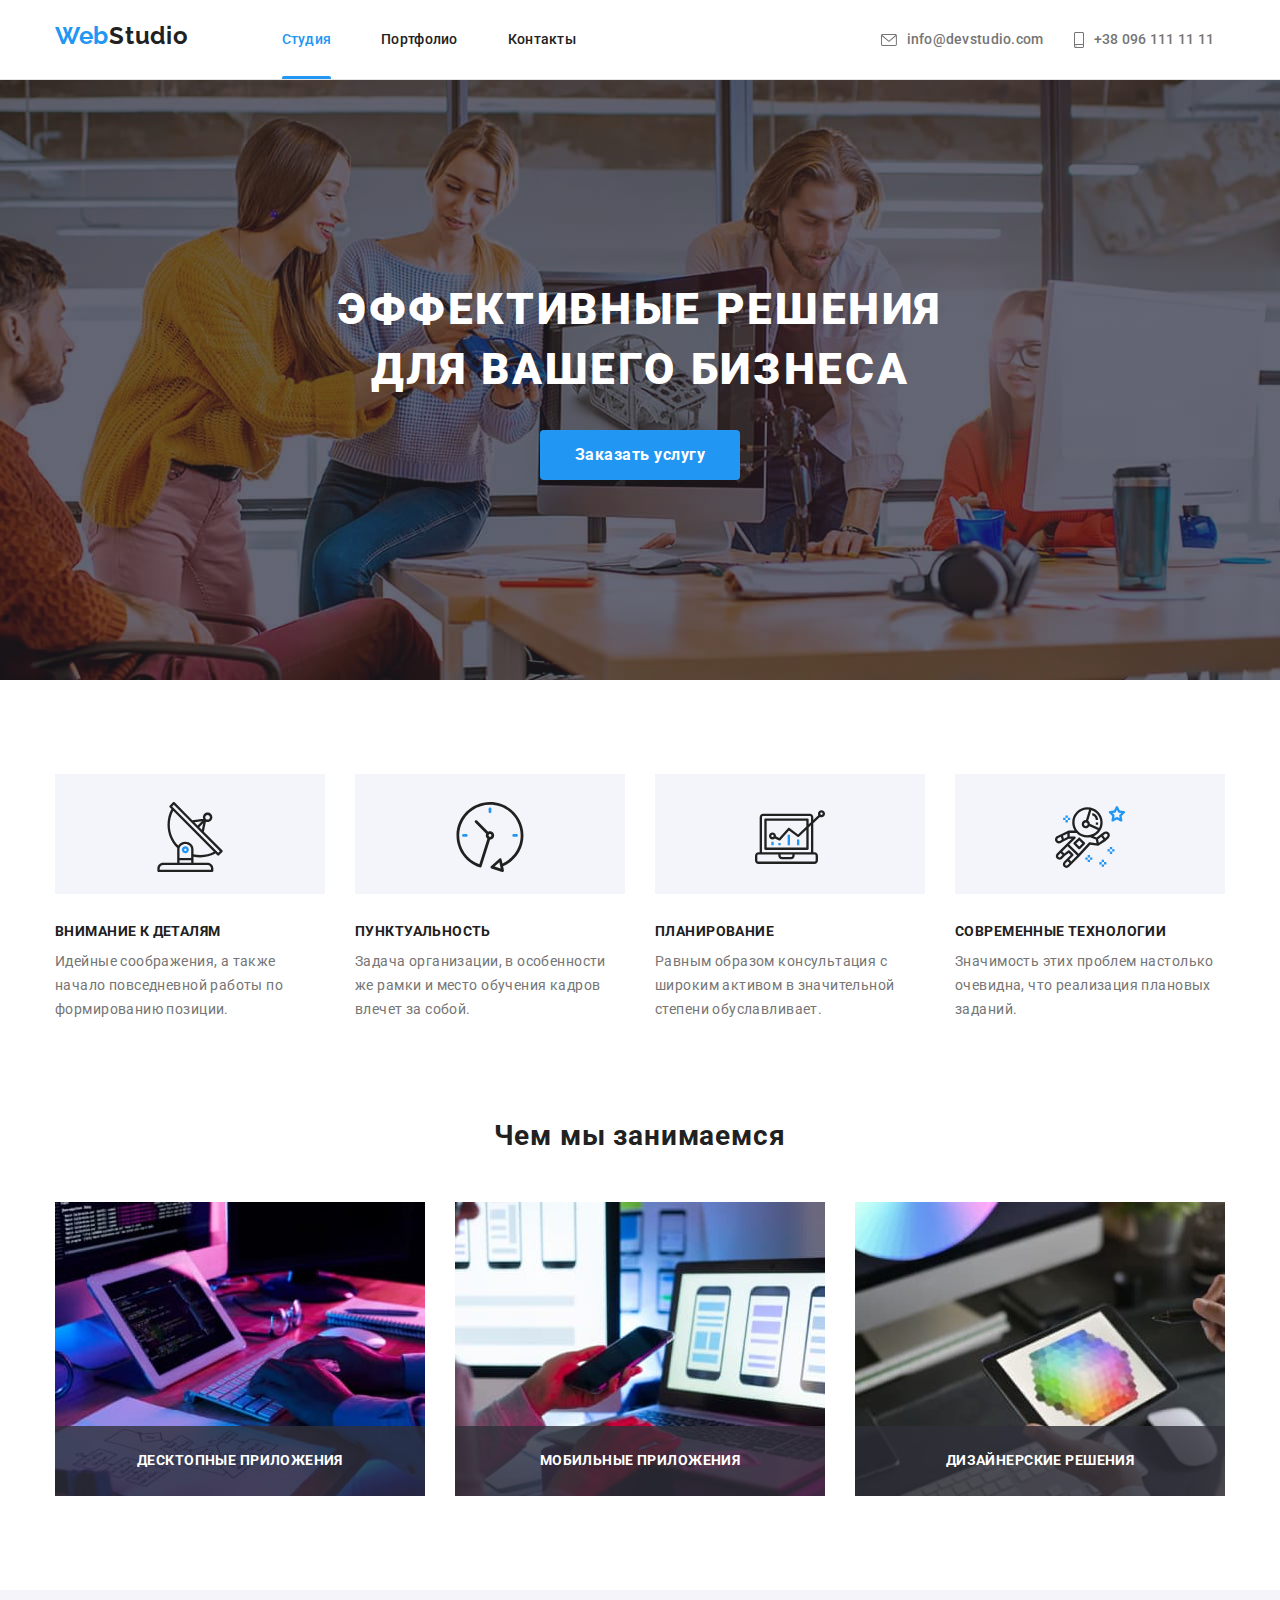
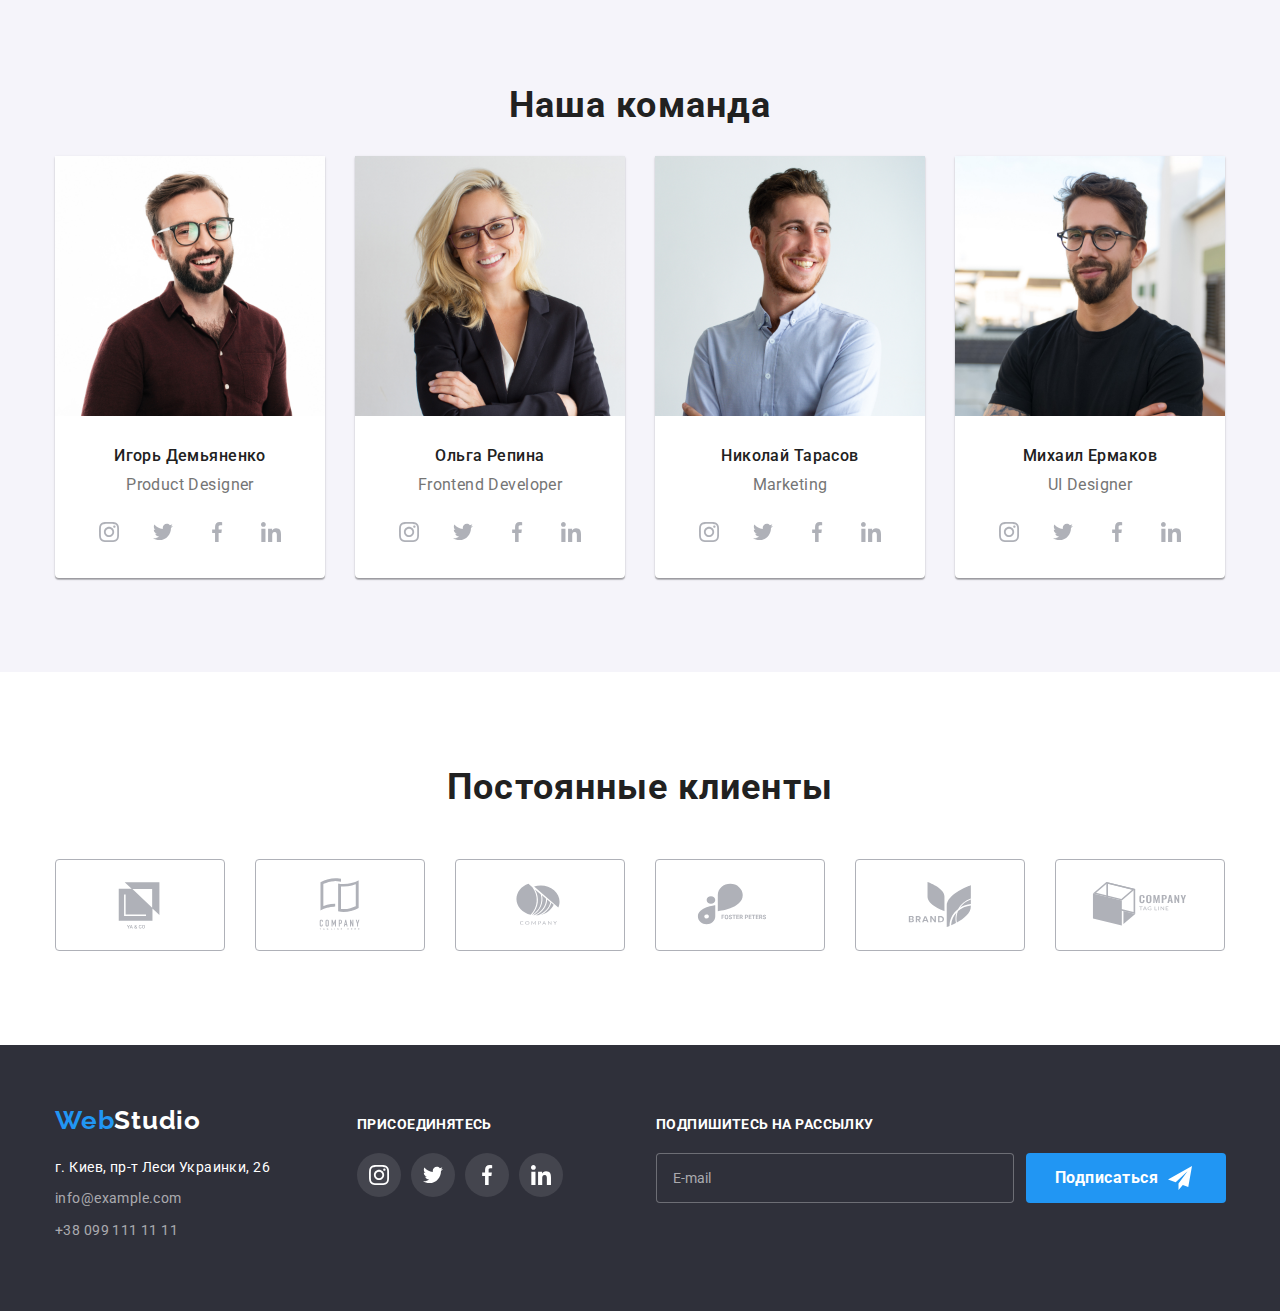
==== commit f8a9fd20: "У кнопке в подвале иконка установлена через спрайт" ====
--- a/index.html
+++ b/index.html
@@ -549,6 +549,9 @@
           </label>
           <button type="submit" class="btn-primary btn-subscribe list">
             Подписаться
+            <svg width="24" height="24" class="btn-subscribe__icon">
+              <use href="./img/icons.svg#iconsend"></use>
+            </svg>
           </button>
         </div>
       </div>
--- a/css/main.min.css
+++ b/css/main.min.css
@@ -1 +1 @@
-:root{--primary-text-color: #757575;--title-text-color: #212121;--accent-color: #2196f3;--footer-mail-tel-color: rgba(255, 255, 255, 0.6);--background-hero-footer-color: #2f303a;--background-page-color: #e5e5e5;--background-ourteam-color: #f5f4fa;--background-primary-color: #ffffff;--icon-primary-color: #afb1b8;--timing-function: cubic-bezier(0.4, 0, 0.2, 1)}body{background-color:var(--background-primary-color);color:var(--primary-text-color);font-family:Roboto,sans-serif;font-size:14px;line-height:1.7;letter-spacing:.03em}.list{list-style:none;text-decoration:none;padding:0;margin:0}h1,h2,h3,h4,h5,h6,p{margin:0;padding:0}img{margin:0;padding:0;display:block;width:100%;height:auto}.container{width:100%;padding:0 15px;margin:0 auto}@media screen and (min-width: 480px){.container{width:480px}}@media screen and (min-width: 768px){.container{width:768px}}@media screen and (min-width: 1200px){.container{width:1200px}}.title{font-weight:700;font-size:28px;line-height:1.19;text-align:center;letter-spacing:.03em;color:var(--title-text-color)}.btn-primary{width:200px;height:50px;border:none;border-radius:4px;background-color:var(--accent-color);color:var(--background-primary-color);cursor:pointer;font-weight:700;font-size:16px;line-height:1.86;letter-spacing:.03em}.logo{color:var(--title-text-color);font-family:"Raleway";font-style:normal;font-weight:700;font-size:24px;line-height:1.17;letter-spacing:.03em}.logo__web{color:var(--accent-color)}.header{background-color:var(--background-primary-color);border-bottom:1px solid var(--background-page-color)}@media screen and (min-width: 768px){.header{height:80px}}.wrapper-nav{display:flex;align-items:center}@media screen and (min-width: 768px){.wrapper-nav{display:inline-flex;padding-top:22px;padding-bottom:22px;margin-right:88px}}@media screen and (min-width: 1200px){.wrapper-nav{margin-right:93px}}.menu-open-btn{display:inline-flex;padding:0;margin:0;border:none;background-color:rgba(0,0,0,0);margin-left:auto;margin-top:10px;margin-bottom:10px}@media screen and (min-width: 768px){.menu-open-btn{display:none}}.menu-open-btn:hover{fill:var(--accent-color);cursor:pointer}.menu-close-btn{display:block;padding:0;border:none;background-color:rgba(0,0,0,0);margin-left:auto;margin-top:10px;margin-bottom:10px}@media screen and (min-width: 768px){.menu-close-btn{display:none}}.menu-close-btn:hover{fill:var(--accent-color);cursor:pointer}.mob-menu{position:fixed;top:0;left:0;display:flex;flex-direction:column;z-index:1;width:100vw;height:100vh;padding-left:40px;background-color:var(--background-primary-color);overflow-y:auto}@media screen and (min-width: 768px){.mob-menu{position:absolute;left:237px;width:max-content;padding:0;margin:0;height:48px;overflow-y:hidden}}.mob-menu.is-hidden{display:none}@media screen and (min-width: 768px){.mob-menu.is-hidden{display:inline-flex;flex-direction:row;align-items:center;height:79px;left:auto}}.header-nav{margin-left:-25px;margin-bottom:302px}@media screen and (min-width: 768px){.header-nav{display:flex;align-items:center;padding:0;padding-top:32px;margin:0;margin-right:75px;max-width:294px}}@media screen and (min-width: 1200px){.header-nav{margin-right:305px}}.site-nav{display:flex;flex-direction:column}@media screen and (min-width: 768px){.site-nav{display:flex;flex-direction:row;padding:0}}.site-nav__item{position:relative;width:max-content}.site-nav .site-nav__item:not(:last-child){margin-bottom:35px}@media screen and (min-width: 768px){.site-nav .site-nav__item:not(:last-child){margin-bottom:0;margin-right:50px}}.site-nav__link{font-weight:500;font-size:40px;line-height:1.17;letter-spacing:.02em;color:var(--title-text-color);transition:color 250ms var(--timing-function)}.site-nav__link::after{position:absolute;left:0;bottom:0;content:"";width:100%;height:4px;background-color:var(--accent-color);box-shadow:0px 4px 4px rgba(0,0,0,.25);border-radius:2px;opacity:0;transition:opacity 250ms var(--timing-function)}@media screen and (min-width: 768px){.site-nav__link{position:relative;display:block;height:48px;font-size:14px;line-height:1.14}}.site-nav__link:hover,.site-nav__link:focus{color:var(--accent-color)}.site-nav__link.current{color:var(--accent-color)}.site-nav__link.current::after{opacity:1}.auth-nav{display:flex;flex-direction:column-reverse;margin-left:-25px;margin-bottom:64px}@media screen and (min-width: 768px){.auth-nav{flex-direction:column;padding:0;margin:0;width:max-content}.auth-nav .auth-nav__item:not(:last-child){margin-bottom:10px}}@media screen and (min-width: 1200px){.auth-nav{flex-direction:row}.auth-nav .auth-nav__item:not(:last-child){margin-bottom:0}}.auth-nav__item{padding-left:10px}@media screen and (min-width: 768px){.auth-nav__item{display:flex;padding:0}}.auth-nav .auth-nav__item:not(:first-child){margin-bottom:20px}@media screen and (min-width: 768px){.auth-nav .auth-nav__item:not(:first-child){margin-bottom:0}}@media screen and (min-width: 1200px){.auth-nav .auth-nav__item:not(:first-child){margin-left:30px}}.auth-nav__link{color:var(--primary-text-color);font-weight:500;font-size:34px;line-height:1.18;letter-spacing:.02em;transition:color 250ms var(--timing-function)}@media screen and (min-width: 768px){.auth-nav__link{font-size:12px;line-height:14px}}.auth-nav__link:hover,.auth-nav__link:focus{color:var(--accent-color)}.auth-nav__link--color{fill:var(--accent-color)}.auth-nav__link--email{font-size:24px;line-height:1.17;color:var(--primary-text-color)}@media screen and (min-width: 768px){.auth-nav__link--email{display:inline-flex;align-items:center;font-size:12px;line-height:1.17}}@media screen and (min-width: 1200px){.auth-nav__link--email{font-size:14px;line-height:1.14}}.auth-nav__link--telcolor{color:var(--accent-color)}@media screen and (min-width: 768px){.auth-nav__link--telcolor{display:inline-flex;align-items:center;font-size:12px;line-height:1.17;color:var(--primary-text-color)}}@media screen and (min-width: 1200px){.auth-nav__link--telcolor{font-size:14px;line-height:1.14}}.auth-nav__icon{display:none}@media screen and (min-width: 768px){.auth-nav__icon{display:inline-flex;fill:currentColor;margin-right:10px}.auth-nav__icon .icon-envelope{width:14px;height:10px}.auth-nav__icon .icon-phone{width:10px;height:14px}}@media screen and (min-width: 1200px){.auth-nav__icon .icon-envelope{width:16px;height:12px}.auth-nav__icon .icon-phone{width:10px;height:16px}}.menu-soc__list{display:flex;flex-wrap:wrap;margin-left:-15px}@media screen and (min-width: 768px){.menu-soc__list{display:none}}.menu-soc__list .menu-soc__item:not(:last-child){margin-right:10px}.menu-soc__link{font-family:"Roboto";font-style:normal;font-weight:500;font-size:18px;line-height:22px;letter-spacing:.02em;color:var(--accent-color)}.menu-soc__link--line::after{content:"";width:22px;height:0px;left:135px;top:726px;margin-left:10px;border:1px solid rgba(33,33,33,.2);transform:rotate(90deg)}.no-scroll{overflow:hidden}.hero{height:400px;padding:118px 0;text-align:center;background-color:#c4c4c4;background-image:linear-gradient(to right, rgba(47, 48, 58, 0.4), rgba(47, 48, 58, 0.4)),url("../img/heroimg-mob.jpg");background-repeat:repeat;background-position:center;background-size:cover}@media(min-device-pixel-ratio: 2),(min-resolution: 192dpi),(min-resolution: 2dppx){.hero{background-image:linear-gradient(to right, rgba(47, 48, 58, 0.4), rgba(47, 48, 58, 0.4)),url("../img/heroimg-mob-2x.jpg")}}@media screen and (min-width: 768px){.hero{padding:118px 200px;background-image:linear-gradient(to right, rgba(47, 48, 58, 0.4), rgba(47, 48, 58, 0.4)),url("../img/heroimg-tab.jpg")}}@media screen and (min-width: 768px)and (min-device-pixel-ratio: 2),screen and (min-width: 768px)and (min-resolution: 192dpi),screen and (min-width: 768px)and (min-resolution: 2dppx){.hero{background-image:linear-gradient(to right, rgba(47, 48, 58, 0.4), rgba(47, 48, 58, 0.4)),url("../img/heroimg-tab-2x.jpg")}}@media screen and (min-width: 1200px){.hero{max-width:1600px;height:600px;padding:200px 0;margin-left:auto;margin-right:auto;background-image:linear-gradient(to right, rgba(47, 48, 58, 0.4), rgba(47, 48, 58, 0.4)),url("../img/heroimg.jpg")}}@media screen and (min-width: 1200px)and (min-device-pixel-ratio: 2),screen and (min-width: 1200px)and (min-resolution: 192dpi),screen and (min-width: 1200px)and (min-resolution: 2dppx){.hero{background-image:linear-gradient(to right, rgba(47, 48, 58, 0.4), rgba(47, 48, 58, 0.4)),url("../img/heroimg-2x.jpg")}}.hero__iner{display:flex;flex-direction:column;align-items:center}@media screen and (min-width: 768px){.hero__iner{width:max-content}}@media screen and (min-width: 1200px){.hero__iner{max-width:1200px}}.hero__title{display:inline-block;max-width:360px;margin:auto;margin-bottom:30px;color:var(--background-primary-color);font-weight:900;font-size:26px;line-height:1.62;letter-spacing:.06em;text-align:center;text-transform:uppercase}@media screen and (min-width: 768px){.hero__title{margin:0;margin-bottom:30px}}@media screen and (min-width: 1200px){.hero__title{max-width:696px;font-size:44px;line-height:1.36}}.section-advantages{padding-top:60px;padding-bottom:60px}@media screen and (min-width: 1200px){.section-advantages{padding:94px 0}}.advantages-content{margin-bottom:-30px}@media screen and (min-width: 768px){.advantages-content{display:flex;flex-wrap:wrap;margin-left:-30px}}.advantages-content__item{position:relative;margin-bottom:30px}.advantages-content__item::before{content:"";height:120px;margin-bottom:30px;display:block;background-color:#f4f5fa}@media screen and (min-width: 768px){.advantages-content__item{width:calc(50% - 30px);margin-left:30px;margin-bottom:30px}}@media screen and (min-width: 1200px){.advantages-content__item{width:calc(25% - 30px)}}.section-advantages__icon{position:absolute;top:25%;left:50%;transform:translate(-50%, -50%)}.advantages-content__title{color:var(--title-text-color);font-weight:700;font-size:14px;line-height:1.14;letter-spacing:.03em;text-transform:uppercase;text-align:center;margin-bottom:10px}@media screen and (min-width: 768px){.advantages-content__title{text-align:left}}.advantages-content__text{font-size:14px;line-height:1.71;letter-spacing:.03em}@media screen and (min-width: 768px){.advantages-content__text{height:75px}}.section-work{display:none;padding-bottom:94px}@media screen and (min-width: 1200px){.section-work{display:block}}.section-work__title{margin-bottom:50px}.work-list{display:flex}.work-item__inner{position:relative}.work-list .work-list__item+.work-list__item{margin-left:30px}.work-item__text{font-weight:700;font-size:14px;line-height:1.14;text-align:center;letter-spacing:.03em;text-transform:uppercase;color:var(--background-primary-color)}.work-text__inner{position:absolute;bottom:0;display:flex;align-items:center;justify-content:center;width:370px;height:70px;background-color:rgba(47,48,58,.8)}.section-team{padding-top:60px;padding-bottom:60px;background-color:var(--background-ourteam-color)}@media screen and (min-width: 480px){.section-team .container{max-width:480px}}@media screen and (min-width: 768px){.section-team .container{max-width:768px}}@media screen and (min-width: 1200px){.section-team{padding-top:94px;padding-bottom:94px}.section-team .container{max-width:1200px}}.team-list{margin-bottom:-30px}@media screen and (min-width: 768px){.team-list{display:flex;flex-wrap:wrap;margin-right:-30px}}.team-list__item{background-color:var(--background-primary-color);border-radius:0px 0px 4px 4px;box-shadow:0px 1px 3px rgba(0,0,0,.12),0px 1px 1px rgba(0,0,0,.14),0px 2px 1px rgba(0,0,0,.2);padding-bottom:24px;margin-bottom:30px}@media screen and (min-width: 768px){.team-list__item{width:calc(50% - 30px);margin-right:30px}}@media screen and (min-width: 1200px){.team-list__item{width:calc(25% - 30px)}}.team-title{margin-bottom:30px;color:var(--title-text-color)}@media screen and (min-width: 768px){.team-title{line-height:1.18}}@media screen and (min-width: 1200px){.team-title{font-size:36px;line-height:1.17}}.team-list__img{margin-bottom:30px}.team-list__name{margin-bottom:10px;color:var(--title-text-color);font-weight:500;font-size:16px;line-height:1.19;text-align:center}.team-list__desc{margin-bottom:16px;font-weight:400;font-size:16px;line-height:1.19;text-align:center}.socials{display:flex;justify-content:center;margin-right:-10px}.socials__item{margin-right:10px}.socials__link{width:44px;height:44px;background-color:var(--background-primary-color);fill:var(--icon-primary-color);border-radius:50%;display:flex;justify-content:center;align-items:center;transition:background-color 250ms var(--timing-function),fill 250ms var(--timing-function)}.socials__link:hover,.socials__link:focus{background-color:var(--accent-color);fill:var(--background-primary-color)}.section-clients{padding:60px 0}@media screen and (min-width: 480px){.section-clients .container{max-width:480px}}@media screen and (min-width: 768px){.section-clients .container{max-width:768px}}@media screen and (min-width: 1200px){.section-clients{padding:94px 0}.section-clients .container{max-width:1200px}}.clients-title{margin-bottom:30px}@media screen and (min-width: 768px){.clients-title{line-height:1.18}}@media screen and (min-width: 1200px){.clients-title{margin-bottom:50px;font-size:36px;line-height:1.17}}.clients-list{display:flex;flex-wrap:wrap;margin-left:-30px;margin-bottom:-30px}.clients-item{width:calc(50% - 30px);margin-left:30px;margin-bottom:30px}@media screen and (min-width: 768px){.clients-item{width:calc(33.3333333333% - 30px)}}@media screen and (min-width: 1200px){.clients-item{width:calc(16.6666666667% - 30px)}}.clients-link{max-width:210px;height:92px;border:1px solid #afb1b8;fill:#afb1b8;border-radius:4px;display:flex;justify-content:center;align-items:center;transition:border 250ms var(--timing-function),fill 250ms var(--timing-function)}@media screen and (min-width: 768px){.clients-link{max-width:226px}}.clients-link:hover,.clients-link:focus{border:1px solid var(--accent-color);fill:var(--accent-color)}.footer{padding-top:60px;padding-bottom:60px;background-color:var(--background-hero-footer-color)}.footer-wrap{text-align:center}@media screen and (min-width: 1200px){.footer-wrap{display:flex;text-align:start}}.footer-inner{margin-bottom:60px}@media screen and (min-width: 768px){.footer-inner{display:inline-block;min-width:232px;margin:0}}@media screen and (min-width: 1200px){.footer-inner{margin-right:70px}}@media screen and (min-width: 768px){.footer-wrap__iner{display:flex;justify-content:space-around;margin-bottom:60px}}@media screen and (min-width: 1200px){.footer-wrap__iner{margin-bottom:0}}.footer-inner__logo{display:inline-block;min-width:154px;margin-bottom:20px;color:var(--background-primary-color)}@media screen and (min-width: 1200px){.footer-inner__logo{height:31px;min-width:145px;margin-right:0;font-size:26px}}.address-list__item{margin-bottom:8px}.address-list__adress{color:var(--background-primary-color);font-style:normal}@media screen and (min-width: 1200px){.address-list__adress{max-width:100%}}.address-list__link{color:var(--footer-mail-tel-color);font-style:normal;transition:color 250ms var(--timing-function)}.address-list__link:hover,.address-list__link:focus{color:var(--accent-color)}.footer-soc{margin-bottom:60px}@media screen and (min-width: 768px){.footer-soc{display:inline-block;min-width:206px;padding-top:5px;margin:0}}@media screen and (min-width: 1200px){.footer-soc{padding-top:12px;margin-right:93px}}.footer-soc__title{font-weight:700;font-size:14px;line-height:1.14;text-transform:uppercase;color:var(--background-primary-color);margin-bottom:20px}.socials{margin-right:-10px}.socials__link--color{background-color:rgba(255,255,255,.1);fill:var(--background-primary-color);transition:background-color 250ms var(--timing-function)}.footer-subscribe{display:flex;flex-direction:column;align-items:center}@media screen and (min-width: 768px){.footer-subscribe{max-width:450px;margin-left:auto;margin-right:auto}}@media screen and (min-width: 1200px){.footer-subscribe{margin:0;position:relative;align-items:flex-start;min-width:570px;height:86px;margin-top:12px}}.footer-subscribe__title{margin-bottom:20px;font-size:14px;line-height:1.14;letter-spacing:.03em;text-transform:uppercase;color:var(--background-primary-color)}.footer-subscribe__email{width:100%}@media screen and (min-width: 1200px){.footer-subscribe__email{max-width:358px}}.footer-subscribe__input{padding-left:16px;margin-bottom:20px;width:100%;height:50px;border:1px solid rgba(255,255,255,.3);border-radius:4px;color:var(--background-primary-color);background-color:var(--background-hero-footer-color)}@media screen and (min-width: 1200px){.footer-subscribe__input{margin-bottom:0}}.footer-subscribe__input::placeholder{font-family:"Roboto";font-style:normal;color:rgba(255,255,255,.6)}.btn-subscribe{padding-top:10px;padding-bottom:10px;padding-left:29px;display:flex;align-items:center;text-align:center}@media screen and (min-width: 1200px){.btn-subscribe{position:absolute;bottom:0;right:0}}.btn-subscribe::after{content:"";display:inline-block;width:24px;height:24px;margin-left:10px;background-image:url("../img/iconsend.svg");background-repeat:no-repeat}.backdrop{position:fixed;top:0;left:0;z-index:30;width:100%;height:100%;background-color:rgba(0,0,0,.2);opacity:1;transition:opacity 250ms var(--timing-function)}.backdrop.is-hidden{opacity:0;pointer-events:none}.backdrop.is-hidden .modal{transform:translate(-50%, -50%) scale(1.1)}.modal{position:absolute;top:50%;left:50%;padding:40px;width:auto;height:auto;background-color:var(--background-primary-color);box-shadow:0px 1px 3px rgba(0,0,0,.12),0px 1px 1px rgba(0,0,0,.14),0px 2px 1px rgba(0,0,0,.2);border-radius:4px;transform:translate(-50%, -50%) scale(1);transition:transform 250ms var(--timing-function)}@media screen and (min-width: 480px){.modal{min-width:450px}}@media screen and (min-width: 1200px){.modal{min-width:528px}}.modal-button{position:absolute;top:0;right:0;width:30px;height:30px;display:flex;justify-content:center;align-items:center;background-color:var(--background-primary-color);border:1px solid rgba(0,0,0,.1);border-radius:50%;padding:6px 0;margin-top:8px;margin-right:8px;transform:rotate(0);transition:transform 250ms var(--timing-function)}.modal-button:hover{cursor:pointer;transform:rotate(180deg);fill:#2196f3}.modal-titel{margin-bottom:12px;font-weight:700;font-size:20px;line-height:1.5;text-align:center;letter-spacing:.03em;color:#212121}@media screen and (min-width: 1200px){.modal-titel{line-height:1.15}}.modal-field{display:flex;flex-direction:column}.modal-field__label{position:relative}.modal-field__text{display:block;margin-bottom:4px;font-size:12px;line-height:1.17;letter-spacing:.01em;color:var(--primary-text-color)}.modal-field__inner{position:relative;margin:0 0 10px 0}.modal-field__label--margin{margin:0 0 20px 0}.modal-field__item{position:relative}.modal-field__input{width:-webkit-fill-available;margin:0;padding:10px 0px 10px 42px;outline:none;border:1px solid rgba(33,33,33,.2);border-radius:4px;padding-left:35px;transition:border 250ms var(--timing-function)}.modal-field__icon{position:absolute;top:50%;left:12px;transform:translateY(-50%);display:inline-block;width:18px;height:18px;fill:#212121;transition:fill 250ms var(--timing-function)}.modal-field__input:focus{border:1px solid #2196f3;cursor:pointer}.modal-field__input:focus~.modal-field__icon{fill:#2196f3}.textarea{width:100%;height:120px;padding:12px 16px;outline:none;border:1px solid rgba(33,33,33,.2);border-radius:4px;resize:none}.textarea:placeholder-shown{font-size:12px;line-height:1.17;letter-spacing:.01em;padding:12px 16px}.checkbox-label{position:relative;display:flex;align-items:center;font-size:12px;line-height:1.17;margin:0 auto 30px}@media screen and (min-width: 1200px){.checkbox-label{font-size:14px;line-height:1.7}}.checkbox-label__input{position:absolute;width:1px;height:1px;margin:-1px;border:0;padding:0;clip:rect(0 0 0 0);overflow:hidden}.checkbox-label__icon{display:flex;align-items:center;width:16px;height:15px;margin-right:6px;fill:rgba(0,0,0,0);border:3px solid #212121;border-radius:4px;background-color:#fff;transition:background-color 250ms var(--timing-function),fill 250ms var(--timing-function)}.checkbox-label__input:checked+.checkbox-label__icon{background-color:#2196f3;border:none;fill:var(--background-primary-color)}.checkbox-label__desc{color:var(--accent-color);text-decoration:underline}.modal-btn{padding:10px 55px;margin:auto;box-shadow:0px 4px 4px rgba(0,0,0,.15);border-radius:4px}.btn-primary__text{display:block;letter-spacing:.06em}.section-portfolio{padding-top:60px;padding-bottom:60px}.portfolio-button{display:flex;flex-wrap:wrap;margin-left:-8px;margin-bottom:25px}@media screen and (min-width: 768px){.portfolio-button{flex-wrap:nowrap;padding-bottom:16px;margin-bottom:14px;justify-content:center}}.portfolio-button .item{margin-left:8px;margin-bottom:15px}@media screen and (min-width: 768px){.portfolio-button .item{margin-bottom:0}}.button{display:block;padding:0;border:none;border-radius:4px;background-color:var(--background-ourteam-color);color:var(--title-text-color);cursor:pointer;font-family:Roboto,sans-serif;font-weight:500;font-size:16px;line-height:1.6;text-align:center;letter-spacing:.03em;transition:background-color 250ms var(--timing-function),color 250ms var(--timing-function)}.button:hover,.button:focus{background-color:var(--accent-color);color:var(--background-primary-color);box-shadow:0px 3px 1px rgba(0,0,0,.1),0px 1px 2px rgba(0,0,0,.08),0px 2px 2px rgba(0,0,0,.12)}.item .button-all{width:73px;height:38px}.item .button-websaite{width:128px;height:38px}.item .button-applications{width:145px;height:38px}.item .button-design{width:103px;height:38px}.item .button-marketing{width:130px;height:38px}@media screen and (min-width: 768px){.portfolio-list{display:flex;flex-wrap:wrap;margin-right:-30px;margin-bottom:-30px}}.portfolio-item{margin-bottom:30px;border-bottom:1px solid #eee}@media screen and (min-width: 768px){.portfolio-item{margin-right:30px;width:calc(50% - 30px);height:440px}}@media screen and (min-width: 1200px){.portfolio-item{width:calc(33.3333333333% - 30px);height:404px}}.portfolio-link:hover{box-shadow:0px 1px 1px rgba(0,0,0,.12),0px 4px 4px rgba(0,0,0,.06),1px 4px 6px rgba(0,0,0,.16)}.portfolio-title{color:var(--title-text-color);font-weight:700;font-size:18px;line-height:2;letter-spacing:.06em}.portfolio-title-text{padding:20px 24px}.text-portfolio{color:var(--primary-text-color);font-size:16px;line-height:1.8;letter-spacing:.03em}.portfolio-thumb{height:294px;position:relative;overflow:hidden}.portfolio-action-text{position:absolute;top:0;width:100%;height:100%;font-weight:400;font-size:18px;line-height:1.6;letter-spacing:.03em;color:#fff;background-color:rgba(33,150,243,.9);padding:77px 24px;transform:translateY(100%);transition:transform 250ms var(--timing-function)}@media screen and (min-width: 768px){.portfolio-action-text{padding:49px 24px 77px 24px}}@media screen and (min-width: 1200px){.portfolio-action-text{padding:63px 24px}}.portfolio-link:hover .portfolio-action-text,.portfolio-link:focus .portfolio-action-text{transform:translateY(0)}/*# sourceMappingURL=main.min.css.map */+:root{--primary-text-color: #757575;--title-text-color: #212121;--accent-color: #2196f3;--footer-mail-tel-color: rgba(255, 255, 255, 0.6);--background-hero-footer-color: #2f303a;--background-page-color: #e5e5e5;--background-ourteam-color: #f5f4fa;--background-primary-color: #ffffff;--icon-primary-color: #afb1b8;--timing-function: cubic-bezier(0.4, 0, 0.2, 1)}body{background-color:var(--background-primary-color);color:var(--primary-text-color);font-family:Roboto,sans-serif;font-size:14px;line-height:1.7;letter-spacing:.03em}.list{list-style:none;text-decoration:none;padding:0;margin:0}h1,h2,h3,h4,h5,h6,p{margin:0;padding:0}img{margin:0;padding:0;display:block;width:100%;height:auto}.container{width:100%;padding:0 15px;margin:0 auto}@media screen and (min-width: 480px){.container{width:480px}}@media screen and (min-width: 768px){.container{width:768px}}@media screen and (min-width: 1200px){.container{width:1200px}}.title{font-weight:700;font-size:28px;line-height:1.19;text-align:center;letter-spacing:.03em;color:var(--title-text-color)}.btn-primary{width:200px;height:50px;border:none;border-radius:4px;background-color:var(--accent-color);color:var(--background-primary-color);cursor:pointer;font-weight:700;font-size:16px;line-height:1.86;letter-spacing:.03em}.logo{color:var(--title-text-color);font-family:"Raleway";font-style:normal;font-weight:700;font-size:24px;line-height:1.17;letter-spacing:.03em}.logo__web{color:var(--accent-color)}.header{background-color:var(--background-primary-color);border-bottom:1px solid var(--background-page-color)}@media screen and (min-width: 768px){.header{height:80px}}.wrapper-nav{display:flex;align-items:center}@media screen and (min-width: 768px){.wrapper-nav{display:inline-flex;padding-top:22px;padding-bottom:22px;margin-right:88px}}@media screen and (min-width: 1200px){.wrapper-nav{margin-right:93px}}.menu-open-btn{display:inline-flex;padding:0;margin:0;border:none;background-color:rgba(0,0,0,0);margin-left:auto;margin-top:10px;margin-bottom:10px}@media screen and (min-width: 768px){.menu-open-btn{display:none}}.menu-open-btn:hover{fill:var(--accent-color);cursor:pointer}.menu-close-btn{display:block;padding:0;border:none;background-color:rgba(0,0,0,0);margin-left:auto;margin-top:10px;margin-bottom:10px}@media screen and (min-width: 768px){.menu-close-btn{display:none}}.menu-close-btn:hover{fill:var(--accent-color);cursor:pointer}.mob-menu{position:fixed;top:0;left:0;display:flex;flex-direction:column;z-index:1;width:100vw;height:100vh;padding-left:40px;background-color:var(--background-primary-color);overflow-y:auto}@media screen and (min-width: 768px){.mob-menu{position:absolute;left:237px;width:max-content;padding:0;margin:0;height:48px;overflow-y:hidden}}.mob-menu.is-hidden{display:none}@media screen and (min-width: 768px){.mob-menu.is-hidden{display:inline-flex;flex-direction:row;align-items:center;height:79px;left:auto}}.header-nav{margin-left:-25px;margin-bottom:302px}@media screen and (min-width: 768px){.header-nav{display:flex;align-items:center;padding:0;padding-top:32px;margin:0;margin-right:75px;max-width:294px}}@media screen and (min-width: 1200px){.header-nav{margin-right:305px}}.site-nav{display:flex;flex-direction:column}@media screen and (min-width: 768px){.site-nav{display:flex;flex-direction:row;padding:0}}.site-nav__item{position:relative;width:max-content}.site-nav .site-nav__item:not(:last-child){margin-bottom:35px}@media screen and (min-width: 768px){.site-nav .site-nav__item:not(:last-child){margin-bottom:0;margin-right:50px}}.site-nav__link{font-weight:500;font-size:40px;line-height:1.17;letter-spacing:.02em;color:var(--title-text-color);transition:color 250ms var(--timing-function)}.site-nav__link::after{position:absolute;left:0;bottom:0;content:"";width:100%;height:4px;background-color:var(--accent-color);box-shadow:0px 4px 4px rgba(0,0,0,.25);border-radius:2px;opacity:0;transition:opacity 250ms var(--timing-function)}@media screen and (min-width: 768px){.site-nav__link{position:relative;display:block;height:48px;font-size:14px;line-height:1.14}}.site-nav__link:hover,.site-nav__link:focus{color:var(--accent-color)}.site-nav__link.current{color:var(--accent-color)}.site-nav__link.current::after{opacity:1}.auth-nav{display:flex;flex-direction:column-reverse;margin-left:-25px;margin-bottom:64px}@media screen and (min-width: 768px){.auth-nav{flex-direction:column;padding:0;margin:0;width:max-content}.auth-nav .auth-nav__item:not(:last-child){margin-bottom:10px}}@media screen and (min-width: 1200px){.auth-nav{flex-direction:row}.auth-nav .auth-nav__item:not(:last-child){margin-bottom:0}}.auth-nav__item{padding-left:10px}@media screen and (min-width: 768px){.auth-nav__item{display:flex;padding:0}}.auth-nav .auth-nav__item:not(:first-child){margin-bottom:20px}@media screen and (min-width: 768px){.auth-nav .auth-nav__item:not(:first-child){margin-bottom:0}}@media screen and (min-width: 1200px){.auth-nav .auth-nav__item:not(:first-child){margin-left:30px}}.auth-nav__link{color:var(--primary-text-color);font-weight:500;font-size:34px;line-height:1.18;letter-spacing:.02em;transition:color 250ms var(--timing-function)}@media screen and (min-width: 768px){.auth-nav__link{font-size:12px;line-height:14px}}.auth-nav__link:hover,.auth-nav__link:focus{color:var(--accent-color)}.auth-nav__link--color{fill:var(--accent-color)}.auth-nav__link--email{font-size:24px;line-height:1.17;color:var(--primary-text-color)}@media screen and (min-width: 768px){.auth-nav__link--email{display:inline-flex;align-items:center;font-size:12px;line-height:1.17}}@media screen and (min-width: 1200px){.auth-nav__link--email{font-size:14px;line-height:1.14}}.auth-nav__link--telcolor{color:var(--accent-color)}@media screen and (min-width: 768px){.auth-nav__link--telcolor{display:inline-flex;align-items:center;font-size:12px;line-height:1.17;color:var(--primary-text-color)}}@media screen and (min-width: 1200px){.auth-nav__link--telcolor{font-size:14px;line-height:1.14}}.auth-nav__icon{display:none}@media screen and (min-width: 768px){.auth-nav__icon{display:inline-flex;fill:currentColor;margin-right:10px}.auth-nav__icon .icon-envelope{width:14px;height:10px}.auth-nav__icon .icon-phone{width:10px;height:14px}}@media screen and (min-width: 1200px){.auth-nav__icon .icon-envelope{width:16px;height:12px}.auth-nav__icon .icon-phone{width:10px;height:16px}}.menu-soc__list{display:flex;flex-wrap:wrap;margin-left:-15px}@media screen and (min-width: 768px){.menu-soc__list{display:none}}.menu-soc__list .menu-soc__item:not(:last-child){margin-right:10px}.menu-soc__link{font-family:"Roboto";font-style:normal;font-weight:500;font-size:18px;line-height:22px;letter-spacing:.02em;color:var(--accent-color)}.menu-soc__link--line::after{content:"";width:22px;height:0px;left:135px;top:726px;margin-left:10px;border:1px solid rgba(33,33,33,.2);transform:rotate(90deg)}.no-scroll{overflow:hidden}.hero{height:400px;padding:118px 0;text-align:center;background-color:#c4c4c4;background-image:linear-gradient(to right, rgba(47, 48, 58, 0.4), rgba(47, 48, 58, 0.4)),url("../img/heroimg-mob.jpg");background-repeat:repeat;background-position:center;background-size:cover}@media(min-device-pixel-ratio: 2),(min-resolution: 192dpi),(min-resolution: 2dppx){.hero{background-image:linear-gradient(to right, rgba(47, 48, 58, 0.4), rgba(47, 48, 58, 0.4)),url("../img/heroimg-mob-2x.jpg")}}@media screen and (min-width: 768px){.hero{padding:118px 200px;background-image:linear-gradient(to right, rgba(47, 48, 58, 0.4), rgba(47, 48, 58, 0.4)),url("../img/heroimg-tab.jpg")}}@media screen and (min-width: 768px)and (min-device-pixel-ratio: 2),screen and (min-width: 768px)and (min-resolution: 192dpi),screen and (min-width: 768px)and (min-resolution: 2dppx){.hero{background-image:linear-gradient(to right, rgba(47, 48, 58, 0.4), rgba(47, 48, 58, 0.4)),url("../img/heroimg-tab-2x.jpg")}}@media screen and (min-width: 1200px){.hero{max-width:1600px;height:600px;padding:200px 0;margin-left:auto;margin-right:auto;background-image:linear-gradient(to right, rgba(47, 48, 58, 0.4), rgba(47, 48, 58, 0.4)),url("../img/heroimg.jpg")}}@media screen and (min-width: 1200px)and (min-device-pixel-ratio: 2),screen and (min-width: 1200px)and (min-resolution: 192dpi),screen and (min-width: 1200px)and (min-resolution: 2dppx){.hero{background-image:linear-gradient(to right, rgba(47, 48, 58, 0.4), rgba(47, 48, 58, 0.4)),url("../img/heroimg-2x.jpg")}}.hero__iner{display:flex;flex-direction:column;align-items:center}@media screen and (min-width: 768px){.hero__iner{width:max-content}}@media screen and (min-width: 1200px){.hero__iner{max-width:1200px}}.hero__title{display:inline-block;max-width:360px;margin:auto;margin-bottom:30px;color:var(--background-primary-color);font-weight:900;font-size:26px;line-height:1.62;letter-spacing:.06em;text-align:center;text-transform:uppercase}@media screen and (min-width: 768px){.hero__title{margin:0;margin-bottom:30px}}@media screen and (min-width: 1200px){.hero__title{max-width:696px;font-size:44px;line-height:1.36}}.section-advantages{padding-top:60px;padding-bottom:60px}@media screen and (min-width: 1200px){.section-advantages{padding:94px 0}}.advantages-content{margin-bottom:-30px}@media screen and (min-width: 768px){.advantages-content{display:flex;flex-wrap:wrap;margin-left:-30px}}.advantages-content__item{position:relative;margin-bottom:30px}.advantages-content__item::before{content:"";height:120px;margin-bottom:30px;display:block;background-color:#f4f5fa}@media screen and (min-width: 768px){.advantages-content__item{width:calc(50% - 30px);margin-left:30px;margin-bottom:30px}}@media screen and (min-width: 1200px){.advantages-content__item{width:calc(25% - 30px)}}.section-advantages__icon{position:absolute;top:25%;left:50%;transform:translate(-50%, -50%)}.advantages-content__title{color:var(--title-text-color);font-weight:700;font-size:14px;line-height:1.14;letter-spacing:.03em;text-transform:uppercase;text-align:center;margin-bottom:10px}@media screen and (min-width: 768px){.advantages-content__title{text-align:left}}.advantages-content__text{font-size:14px;line-height:1.71;letter-spacing:.03em}@media screen and (min-width: 768px){.advantages-content__text{height:75px}}.section-work{display:none;padding-bottom:94px}@media screen and (min-width: 1200px){.section-work{display:block}}.section-work__title{margin-bottom:50px}.work-list{display:flex}.work-item__inner{position:relative}.work-list .work-list__item+.work-list__item{margin-left:30px}.work-item__text{font-weight:700;font-size:14px;line-height:1.14;text-align:center;letter-spacing:.03em;text-transform:uppercase;color:var(--background-primary-color)}.work-text__inner{position:absolute;bottom:0;display:flex;align-items:center;justify-content:center;width:370px;height:70px;background-color:rgba(47,48,58,.8)}.section-team{padding-top:60px;padding-bottom:60px;background-color:var(--background-ourteam-color)}@media screen and (min-width: 480px){.section-team .container{max-width:480px}}@media screen and (min-width: 768px){.section-team .container{max-width:768px}}@media screen and (min-width: 1200px){.section-team{padding-top:94px;padding-bottom:94px}.section-team .container{max-width:1200px}}.team-list{margin-bottom:-30px}@media screen and (min-width: 768px){.team-list{display:flex;flex-wrap:wrap;margin-right:-30px}}.team-list__item{background-color:var(--background-primary-color);border-radius:0px 0px 4px 4px;box-shadow:0px 1px 3px rgba(0,0,0,.12),0px 1px 1px rgba(0,0,0,.14),0px 2px 1px rgba(0,0,0,.2);padding-bottom:24px;margin-bottom:30px}@media screen and (min-width: 768px){.team-list__item{width:calc(50% - 30px);margin-right:30px}}@media screen and (min-width: 1200px){.team-list__item{width:calc(25% - 30px)}}.team-title{margin-bottom:30px;color:var(--title-text-color)}@media screen and (min-width: 768px){.team-title{line-height:1.18}}@media screen and (min-width: 1200px){.team-title{font-size:36px;line-height:1.17}}.team-list__img{margin-bottom:30px}.team-list__name{margin-bottom:10px;color:var(--title-text-color);font-weight:500;font-size:16px;line-height:1.19;text-align:center}.team-list__desc{margin-bottom:16px;font-weight:400;font-size:16px;line-height:1.19;text-align:center}.socials{display:flex;justify-content:center;margin-right:-10px}.socials__item{margin-right:10px}.socials__link{width:44px;height:44px;background-color:var(--background-primary-color);fill:var(--icon-primary-color);border-radius:50%;display:flex;justify-content:center;align-items:center;transition:background-color 250ms var(--timing-function),fill 250ms var(--timing-function)}.socials__link:hover,.socials__link:focus{background-color:var(--accent-color);fill:var(--background-primary-color)}.section-clients{padding:60px 0}@media screen and (min-width: 480px){.section-clients .container{max-width:480px}}@media screen and (min-width: 768px){.section-clients .container{max-width:768px}}@media screen and (min-width: 1200px){.section-clients{padding:94px 0}.section-clients .container{max-width:1200px}}.clients-title{margin-bottom:30px}@media screen and (min-width: 768px){.clients-title{line-height:1.18}}@media screen and (min-width: 1200px){.clients-title{margin-bottom:50px;font-size:36px;line-height:1.17}}.clients-list{display:flex;flex-wrap:wrap;margin-left:-30px;margin-bottom:-30px}.clients-item{width:calc(50% - 30px);margin-left:30px;margin-bottom:30px}@media screen and (min-width: 768px){.clients-item{width:calc(33.3333333333% - 30px)}}@media screen and (min-width: 1200px){.clients-item{width:calc(16.6666666667% - 30px)}}.clients-link{max-width:210px;height:92px;border:1px solid #afb1b8;fill:#afb1b8;border-radius:4px;display:flex;justify-content:center;align-items:center;transition:border 250ms var(--timing-function),fill 250ms var(--timing-function)}@media screen and (min-width: 768px){.clients-link{max-width:226px}}.clients-link:hover,.clients-link:focus{border:1px solid var(--accent-color);fill:var(--accent-color)}.footer{padding-top:60px;padding-bottom:60px;background-color:var(--background-hero-footer-color)}.footer-wrap{text-align:center}@media screen and (min-width: 1200px){.footer-wrap{display:flex;text-align:start}}.footer-inner{margin-bottom:60px}@media screen and (min-width: 768px){.footer-inner{display:inline-block;min-width:232px;margin:0}}@media screen and (min-width: 1200px){.footer-inner{margin-right:70px}}@media screen and (min-width: 768px){.footer-wrap__iner{display:flex;justify-content:space-around;margin-bottom:60px}}@media screen and (min-width: 1200px){.footer-wrap__iner{margin-bottom:0}}.footer-inner__logo{display:inline-block;min-width:154px;margin-bottom:20px;color:var(--background-primary-color)}@media screen and (min-width: 1200px){.footer-inner__logo{height:31px;min-width:145px;margin-right:0;font-size:26px}}.address-list__item{margin-bottom:8px}.address-list__adress{color:var(--background-primary-color);font-style:normal}@media screen and (min-width: 1200px){.address-list__adress{max-width:100%}}.address-list__link{color:var(--footer-mail-tel-color);font-style:normal;transition:color 250ms var(--timing-function)}.address-list__link:hover,.address-list__link:focus{color:var(--accent-color)}.footer-soc{margin-bottom:60px}@media screen and (min-width: 768px){.footer-soc{display:inline-block;min-width:206px;padding-top:5px;margin:0}}@media screen and (min-width: 1200px){.footer-soc{padding-top:12px;margin-right:93px}}.footer-soc__title{font-weight:700;font-size:14px;line-height:1.14;text-transform:uppercase;color:var(--background-primary-color);margin-bottom:20px}.socials{margin-right:-10px}.socials__link--color{background-color:rgba(255,255,255,.1);fill:var(--background-primary-color);transition:background-color 250ms var(--timing-function)}.footer-subscribe{display:flex;flex-direction:column;align-items:center}@media screen and (min-width: 768px){.footer-subscribe{max-width:450px;margin-left:auto;margin-right:auto}}@media screen and (min-width: 1200px){.footer-subscribe{margin:0;position:relative;align-items:flex-start;min-width:570px;height:86px;margin-top:12px}}.footer-subscribe__title{margin-bottom:20px;font-size:14px;line-height:1.14;letter-spacing:.03em;text-transform:uppercase;color:var(--background-primary-color)}.footer-subscribe__email{width:100%}@media screen and (min-width: 1200px){.footer-subscribe__email{max-width:358px}}.footer-subscribe__input{padding-left:16px;margin-bottom:20px;width:100%;height:50px;border:1px solid rgba(255,255,255,.3);border-radius:4px;color:var(--background-primary-color);background-color:var(--background-hero-footer-color)}@media screen and (min-width: 1200px){.footer-subscribe__input{margin-bottom:0}}.footer-subscribe__input::placeholder{font-family:"Roboto";font-style:normal;color:rgba(255,255,255,.6)}.btn-subscribe{padding-top:10px;padding-bottom:10px;padding-left:29px;display:flex;align-items:center;text-align:center}@media screen and (min-width: 1200px){.btn-subscribe{position:absolute;bottom:0;right:0}}.btn-subscribe__icon{margin-left:10px}.backdrop{position:fixed;top:0;left:0;z-index:30;width:100%;height:100%;background-color:rgba(0,0,0,.2);opacity:1;transition:opacity 250ms var(--timing-function)}.backdrop.is-hidden{opacity:0;pointer-events:none}.backdrop.is-hidden .modal{transform:translate(-50%, -50%) scale(1.1)}.modal{position:absolute;top:50%;left:50%;padding:40px;width:auto;height:auto;background-color:var(--background-primary-color);box-shadow:0px 1px 3px rgba(0,0,0,.12),0px 1px 1px rgba(0,0,0,.14),0px 2px 1px rgba(0,0,0,.2);border-radius:4px;transform:translate(-50%, -50%) scale(1);transition:transform 250ms var(--timing-function)}@media screen and (min-width: 480px){.modal{min-width:450px}}@media screen and (min-width: 1200px){.modal{min-width:528px}}.modal-button{position:absolute;top:0;right:0;width:30px;height:30px;display:flex;justify-content:center;align-items:center;background-color:var(--background-primary-color);border:1px solid rgba(0,0,0,.1);border-radius:50%;padding:6px 0;margin-top:8px;margin-right:8px;transform:rotate(0);transition:transform 250ms var(--timing-function)}.modal-button:hover{cursor:pointer;transform:rotate(180deg);fill:#2196f3}.modal-titel{margin-bottom:12px;font-weight:700;font-size:20px;line-height:1.5;text-align:center;letter-spacing:.03em;color:#212121}@media screen and (min-width: 1200px){.modal-titel{line-height:1.15}}.modal-field{display:flex;flex-direction:column}.modal-field__label{position:relative}.modal-field__text{display:block;margin-bottom:4px;font-size:12px;line-height:1.17;letter-spacing:.01em;color:var(--primary-text-color)}.modal-field__inner{position:relative;margin:0 0 10px 0}.modal-field__label--margin{margin:0 0 20px 0}.modal-field__item{position:relative}.modal-field__input{width:-webkit-fill-available;margin:0;padding:10px 0px 10px 42px;outline:none;border:1px solid rgba(33,33,33,.2);border-radius:4px;padding-left:35px;transition:border 250ms var(--timing-function)}.modal-field__icon{position:absolute;top:50%;left:12px;transform:translateY(-50%);display:inline-block;width:18px;height:18px;fill:#212121;transition:fill 250ms var(--timing-function)}.modal-field__input:focus{border:1px solid #2196f3;cursor:pointer}.modal-field__input:focus~.modal-field__icon{fill:#2196f3}.textarea{width:100%;height:120px;padding:12px 16px;outline:none;border:1px solid rgba(33,33,33,.2);border-radius:4px;resize:none}.textarea:placeholder-shown{font-size:12px;line-height:1.17;letter-spacing:.01em;padding:12px 16px}.checkbox-label{position:relative;display:flex;align-items:center;font-size:12px;line-height:1.17;margin:0 auto 30px}@media screen and (min-width: 1200px){.checkbox-label{font-size:14px;line-height:1.7}}.checkbox-label__input{position:absolute;width:1px;height:1px;margin:-1px;border:0;padding:0;clip:rect(0 0 0 0);overflow:hidden}.checkbox-label__icon{display:flex;align-items:center;width:16px;height:15px;margin-right:6px;fill:rgba(0,0,0,0);border:3px solid #212121;border-radius:4px;background-color:#fff;transition:background-color 250ms var(--timing-function),fill 250ms var(--timing-function)}.checkbox-label__input:checked+.checkbox-label__icon{background-color:#2196f3;border:none;fill:var(--background-primary-color)}.checkbox-label__desc{color:var(--accent-color);text-decoration:underline}.modal-btn{padding:10px 55px;margin:auto;box-shadow:0px 4px 4px rgba(0,0,0,.15);border-radius:4px}.btn-primary__text{display:block;letter-spacing:.06em}.section-portfolio{padding-top:60px;padding-bottom:60px}.portfolio-button{display:flex;flex-wrap:wrap;margin-left:-8px;margin-bottom:25px}@media screen and (min-width: 768px){.portfolio-button{flex-wrap:nowrap;padding-bottom:16px;margin-bottom:14px;justify-content:center}}.portfolio-button .item{margin-left:8px;margin-bottom:15px}@media screen and (min-width: 768px){.portfolio-button .item{margin-bottom:0}}.button{display:block;padding:0;border:none;border-radius:4px;background-color:var(--background-ourteam-color);color:var(--title-text-color);cursor:pointer;font-family:Roboto,sans-serif;font-weight:500;font-size:16px;line-height:1.6;text-align:center;letter-spacing:.03em;transition:background-color 250ms var(--timing-function),color 250ms var(--timing-function)}.button:hover,.button:focus{background-color:var(--accent-color);color:var(--background-primary-color);box-shadow:0px 3px 1px rgba(0,0,0,.1),0px 1px 2px rgba(0,0,0,.08),0px 2px 2px rgba(0,0,0,.12)}.item .button-all{width:73px;height:38px}.item .button-websaite{width:128px;height:38px}.item .button-applications{width:145px;height:38px}.item .button-design{width:103px;height:38px}.item .button-marketing{width:130px;height:38px}@media screen and (min-width: 768px){.portfolio-list{display:flex;flex-wrap:wrap;margin-right:-30px;margin-bottom:-30px}}.portfolio-item{margin-bottom:30px;border-bottom:1px solid #eee}@media screen and (min-width: 768px){.portfolio-item{margin-right:30px;width:calc(50% - 30px);height:440px}}@media screen and (min-width: 1200px){.portfolio-item{width:calc(33.3333333333% - 30px);height:404px}}.portfolio-link:hover{box-shadow:0px 1px 1px rgba(0,0,0,.12),0px 4px 4px rgba(0,0,0,.06),1px 4px 6px rgba(0,0,0,.16)}.portfolio-title{color:var(--title-text-color);font-weight:700;font-size:18px;line-height:2;letter-spacing:.06em}.portfolio-title-text{padding:20px 24px}.text-portfolio{color:var(--primary-text-color);font-size:16px;line-height:1.8;letter-spacing:.03em}.portfolio-thumb{height:294px;position:relative;overflow:hidden}.portfolio-action-text{position:absolute;top:0;width:100%;height:100%;font-weight:400;font-size:18px;line-height:1.6;letter-spacing:.03em;color:#fff;background-color:rgba(33,150,243,.9);padding:77px 24px;transform:translateY(100%);transition:transform 250ms var(--timing-function)}@media screen and (min-width: 768px){.portfolio-action-text{padding:49px 24px 77px 24px}}@media screen and (min-width: 1200px){.portfolio-action-text{padding:63px 24px}}.portfolio-link:hover .portfolio-action-text,.portfolio-link:focus .portfolio-action-text{transform:translateY(0)}/*# sourceMappingURL=main.min.css.map */